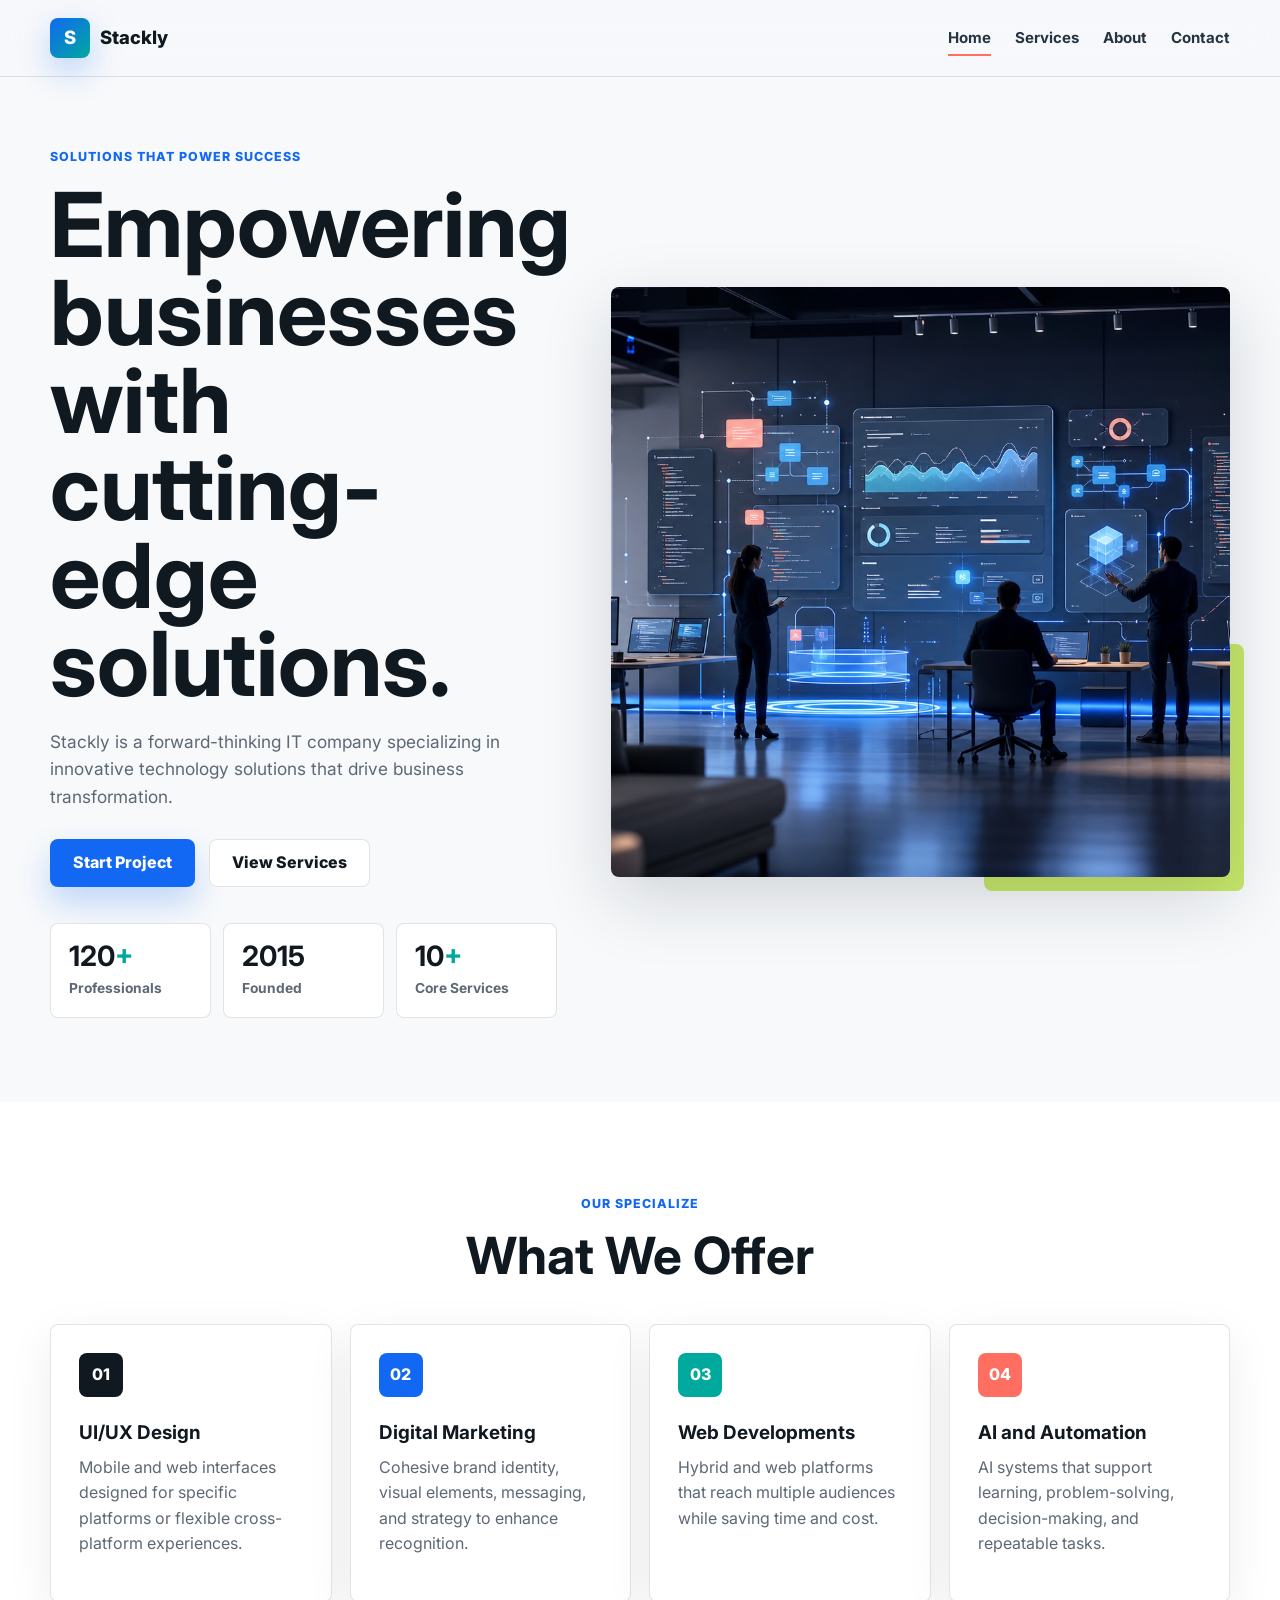
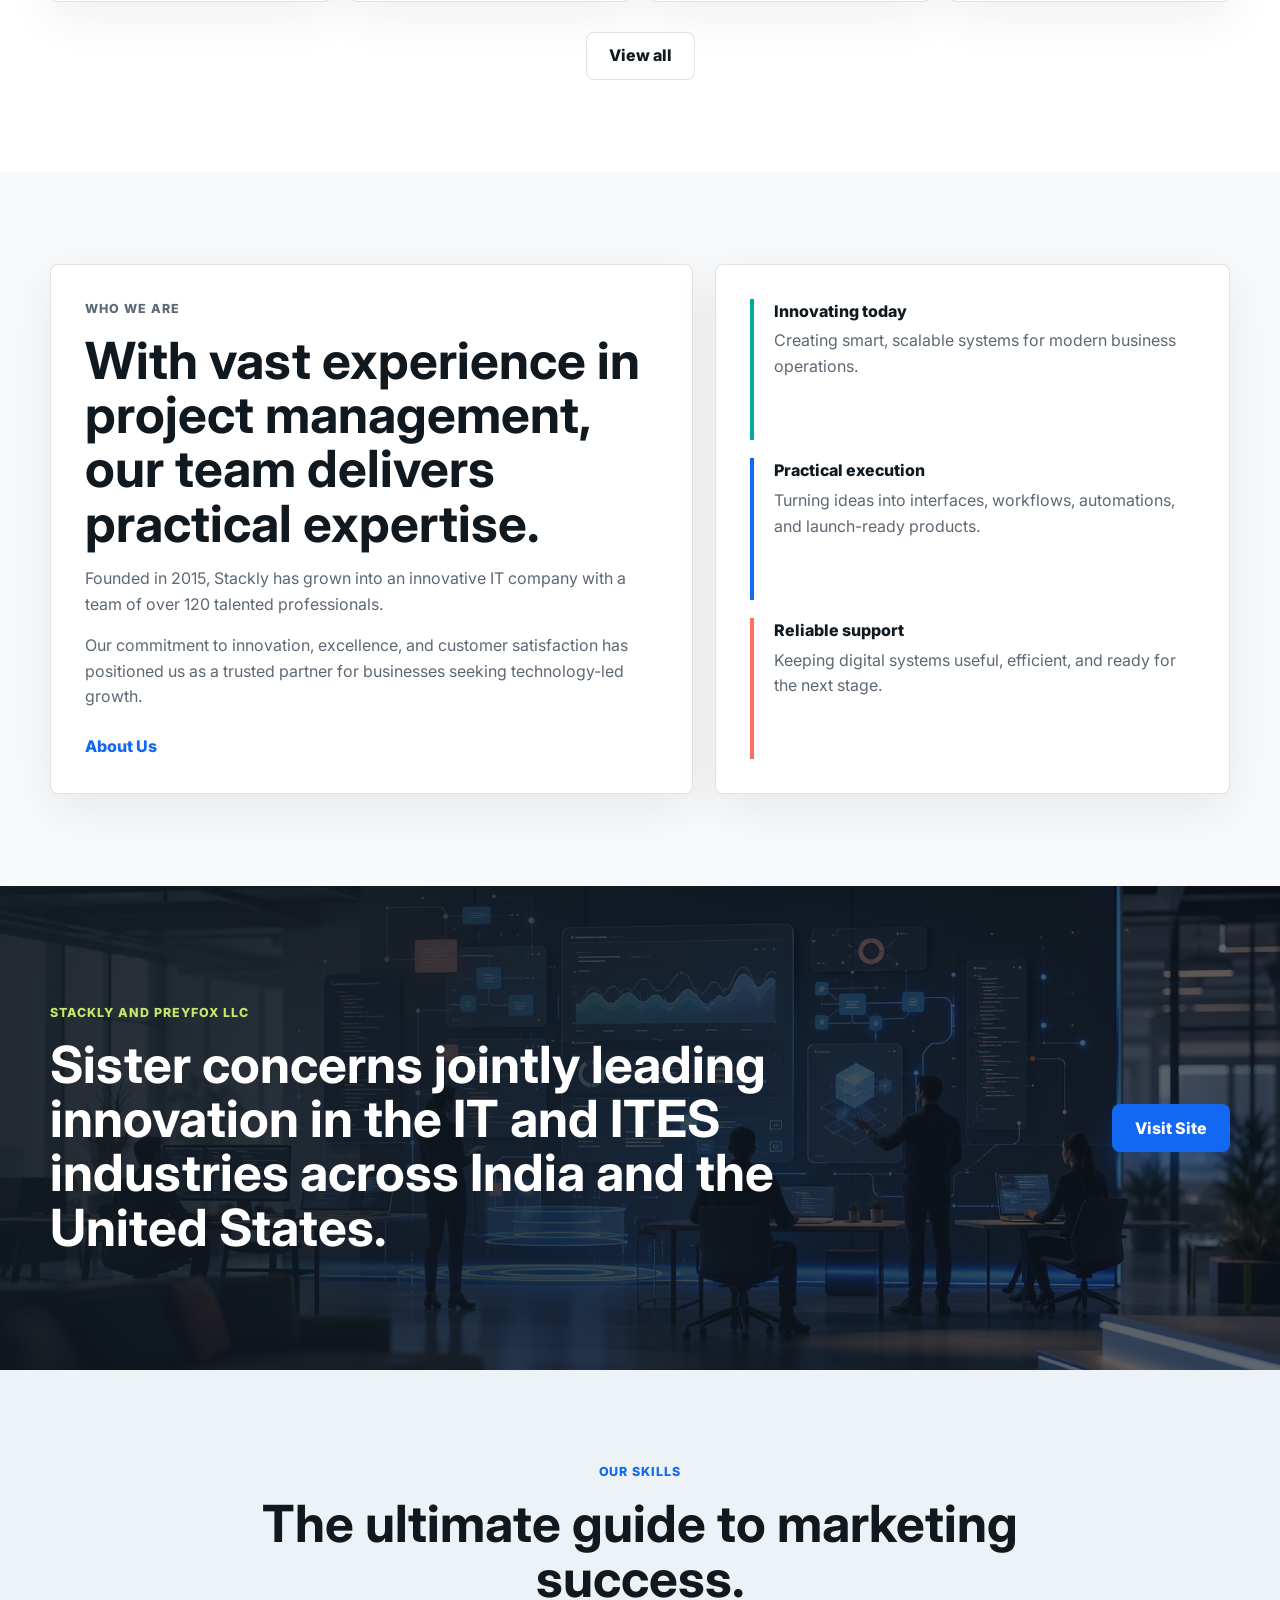
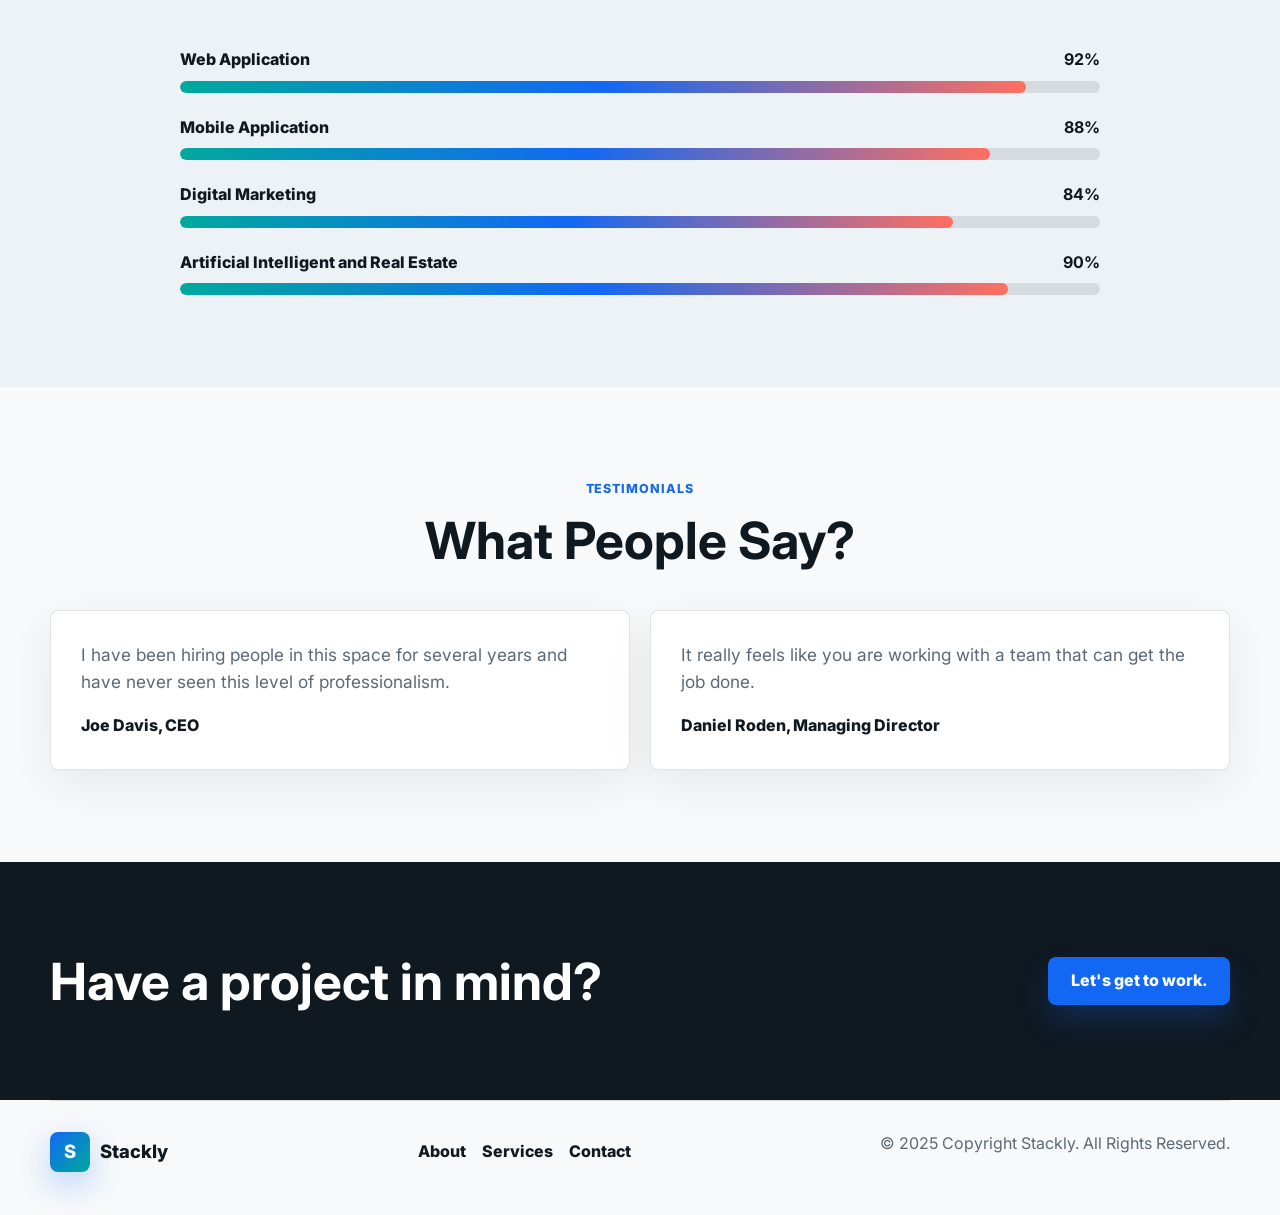
==== index.html @ 792604cf "first commit" ====
<!DOCTYPE html>
<html lang="en">
<head>
  <meta charset="UTF-8" />
  <meta name="viewport" content="width=device-width, initial-scale=1.0" />
  <title>Stackly | Home</title>
  <link rel="preconnect" href="https://fonts.googleapis.com">
  <link rel="preconnect" href="https://fonts.gstatic.com" crossorigin>
  <link href="https://fonts.googleapis.com/css2?family=Inter:wght@400;500;600;700;800&display=swap" rel="stylesheet">
  <link rel="stylesheet" href="style.css" />
</head>
<body>
  <header class="site-header" id="top">
    <nav class="nav">
      <a class="brand" href="index.html" aria-label="Stackly home">
        <span class="brand-mark">S</span>
        <span>Stackly</span>
      </a>
      <button class="nav-toggle" type="button" aria-label="Open navigation" aria-expanded="false">
        <span></span>
        <span></span>
        <span></span>
      </button>
      <div class="nav-links">
        <a class="active" href="index.html">Home</a>
        <a href="services.html">Services</a>
        <a href="about.html">About</a>
        <a href="contact-us.html">Contact</a>
      </div>
    </nav>
  </header>

  <main>
    <section class="hero" id="home">
      <div class="hero-copy reveal">
        <p class="eyebrow">Solutions that power success</p>
        <h1>Empowering businesses with cutting-edge solutions.</h1>
        <p class="hero-text">Stackly is a forward-thinking IT company specializing in innovative technology solutions that drive business transformation.</p>
        <div class="hero-actions">
          <a class="btn primary" href="contact-us.html">Start Project</a>
          <a class="btn secondary" href="services.html">View Services</a>
        </div>
        <div class="metrics">
          <div>
            <strong data-count="120" data-suffix="+">0</strong>
            <span>Professionals</span>
          </div>
          <div>
            <strong data-count="2015">0</strong>
            <span>Founded</span>
          </div>
          <div>
            <strong data-count="10" data-suffix="+">0</strong>
            <span>Core Services</span>
          </div>
        </div>
      </div>
      <div class="hero-visual reveal">
        <img src="assets/stackly-hero.png" alt="Modern Stackly technology dashboard illustration">
      </div>
    </section>

    <section class="service-band">
      <div class="section-heading reveal">
        <p class="eyebrow">Our Specialize</p>
        <h2>What We Offer</h2>
      </div>
      <div class="service-grid">
        <article class="service-card reveal">
          <span class="icon">01</span>
          <h3>UI/UX Design</h3>
          <p>Mobile and web interfaces designed for specific platforms or flexible cross-platform experiences.</p>
        </article>
        <article class="service-card reveal">
          <span class="icon">02</span>
          <h3>Digital Marketing</h3>
          <p>Cohesive brand identity, visual elements, messaging, and strategy to enhance recognition.</p>
        </article>
        <article class="service-card reveal">
          <span class="icon">03</span>
          <h3>Web Developments</h3>
          <p>Hybrid and web platforms that reach multiple audiences while saving time and cost.</p>
        </article>
        <article class="service-card reveal">
          <span class="icon">04</span>
          <h3>AI and Automation</h3>
          <p>AI systems that support learning, problem-solving, decision-making, and repeatable tasks.</p>
        </article>
      </div>
      <div class="section-action reveal">
        <a class="btn secondary" href="services.html">View all</a>
      </div>
    </section>

    <section class="split">
      <div class="about-panel reveal">
        <p class="eyebrow">Who We Are</p>
        <h2>With vast experience in project management, our team delivers practical expertise.</h2>
        <p>Founded in 2015, Stackly has grown into an innovative IT company with a team of over 120 talented professionals.</p>
        <p>Our commitment to innovation, excellence, and customer satisfaction has positioned us as a trusted partner for businesses seeking technology-led growth.</p>
        <a class="text-link" href="about.html">About Us</a>
      </div>
      <div class="process reveal">
        <div class="process-step">
          <span>Innovating today</span>
          <p>Creating smart, scalable systems for modern business operations.</p>
        </div>
        <div class="process-step">
          <span>Practical execution</span>
          <p>Turning ideas into interfaces, workflows, automations, and launch-ready products.</p>
        </div>
        <div class="process-step">
          <span>Reliable support</span>
          <p>Keeping digital systems useful, efficient, and ready for the next stage.</p>
        </div>
      </div>
    </section>

    <section class="partner">
      <div class="partner-inner reveal">
        <div>
          <p class="eyebrow">Stackly and Preyfox LLC</p>
          <h2>Sister concerns jointly leading innovation in the IT and ITES industries across India and the United States.</h2>
        </div>
        <a class="btn primary" href="https://preyfox.com/">Visit Site</a>
      </div>
    </section>

    <section class="skills">
      <div class="section-heading reveal">
        <p class="eyebrow">Our Skills</p>
        <h2>The ultimate guide to marketing success.</h2>
      </div>
      <div class="skill-list reveal">
        <div class="skill" data-level="92">
          <div><span>Web Application</span><b>92%</b></div>
          <i></i>
        </div>
        <div class="skill" data-level="88">
          <div><span>Mobile Application</span><b>88%</b></div>
          <i></i>
        </div>
        <div class="skill" data-level="84">
          <div><span>Digital Marketing</span><b>84%</b></div>
          <i></i>
        </div>
        <div class="skill" data-level="90">
          <div><span>Artificial Intelligent and Real Estate</span><b>90%</b></div>
          <i></i>
        </div>
      </div>
    </section>

    <section class="testimonials">
      <div class="section-heading reveal">
        <p class="eyebrow">Testimonials</p>
        <h2>What People Say?</h2>
      </div>
      <div class="quote-grid">
        <blockquote class="reveal">
          <p>I have been hiring people in this space for several years and have never seen this level of professionalism.</p>
          <cite>Joe Davis, CEO</cite>
        </blockquote>
        <blockquote class="reveal">
          <p>It really feels like you are working with a team that can get the job done.</p>
          <cite>Daniel Roden, Managing Director</cite>
        </blockquote>
      </div>
    </section>

    <section class="cta-strip">
      <div class="cta-inner reveal">
        <h2>Have a project in mind?</h2>
        <a class="btn primary" href="contact-us.html">Let's get to work.</a>
      </div>
    </section>
  </main>

  <footer class="footer">
    <a class="brand" href="index.html">
      <span class="brand-mark">S</span>
      <span>Stackly</span>
    </a>
    <div class="footer-links">
      <a href="about.html">About</a>
      <a href="services.html">Services</a>
      <a href="contact-us.html">Contact</a>
    </div>
    <p>&copy; 2025 Copyright Stackly. All Rights Reserved.</p>
  </footer>

  <script src="script.js"></script>
</body>
</html>
---- style.css ----
:root {
  --ink: #101820;
  --muted: #5d6875;
  --paper: #f7f9fb;
  --white: #ffffff;
  --line: rgba(16, 24, 32, 0.12);
  --blue: #1268f3;
  --teal: #00a99d;
  --coral: #ff6f61;
  --lime: #c7e86a;
  --shadow: 0 22px 70px rgba(16, 24, 32, 0.16);
}

* {
  box-sizing: border-box;
}

html {
  scroll-behavior: smooth;
}

body {
  margin: 0;
  color: var(--ink);
  background: var(--paper);
  font-family: Inter, Arial, sans-serif;
  line-height: 1.6;
}

img {
  display: block;
  max-width: 100%;
}

a {
  color: inherit;
  text-decoration: none;
}

.site-header {
  position: sticky;
  top: 0;
  z-index: 20;
  background: rgba(247, 249, 251, 0.86);
  border-bottom: 1px solid var(--line);
  backdrop-filter: blur(18px);
}

.nav {
  width: min(1180px, calc(100% - 40px));
  min-height: 76px;
  margin: 0 auto;
  display: flex;
  align-items: center;
  justify-content: space-between;
  gap: 28px;
}

.brand {
  display: inline-flex;
  align-items: center;
  gap: 10px;
  font-weight: 800;
  font-size: 1.15rem;
}

.brand-mark {
  width: 40px;
  height: 40px;
  display: grid;
  place-items: center;
  color: var(--white);
  background: linear-gradient(135deg, var(--blue), var(--teal));
  border-radius: 8px;
  box-shadow: 0 12px 32px rgba(18, 104, 243, 0.28);
}

.nav-links {
  display: flex;
  align-items: center;
  gap: 24px;
  font-size: 0.94rem;
  font-weight: 700;
  color: #263441;
}

.nav-links a {
  position: relative;
  padding: 8px 0;
}

.nav-links a::after {
  position: absolute;
  left: 0;
  bottom: 2px;
  width: 0;
  height: 2px;
  content: "";
  background: var(--coral);
  transition: width 0.22s ease;
}

.nav-links a:hover::after,
.nav-links a.active::after {
  width: 100%;
}

.nav-toggle {
  display: none;
  width: 44px;
  height: 44px;
  padding: 0;
  border: 1px solid var(--line);
  background: var(--white);
  border-radius: 8px;
}

.nav-toggle span {
  display: block;
  width: 20px;
  height: 2px;
  margin: 5px auto;
  background: var(--ink);
}

.hero {
  width: min(1180px, calc(100% - 40px));
  min-height: calc(100vh - 76px);
  margin: 0 auto;
  display: grid;
  grid-template-columns: minmax(0, 0.9fr) minmax(360px, 1.1fr);
  gap: 54px;
  align-items: center;
  padding: 70px 0 84px;
}

.eyebrow {
  margin: 0 0 14px;
  color: var(--blue);
  font-size: 0.78rem;
  font-weight: 800;
  letter-spacing: 0.08em;
  text-transform: uppercase;
}

h1,
h2,
h3,
p {
  margin-top: 0;
}

h1 {
  max-width: 760px;
  margin-bottom: 20px;
  font-size: clamp(2.65rem, 7vw, 5.75rem);
  line-height: 0.98;
  letter-spacing: 0;
}

h2 {
  margin-bottom: 16px;
  font-size: clamp(2rem, 4vw, 3.45rem);
  line-height: 1.06;
  letter-spacing: 0;
}

h3 {
  margin-bottom: 10px;
  font-size: 1.18rem;
  line-height: 1.25;
}

.hero-text {
  max-width: 640px;
  margin-bottom: 28px;
  color: var(--muted);
  font-size: 1.08rem;
}

.hero-actions {
  display: flex;
  flex-wrap: wrap;
  gap: 14px;
}

.btn {
  display: inline-flex;
  min-height: 48px;
  align-items: center;
  justify-content: center;
  padding: 0 22px;
  border: 1px solid transparent;
  border-radius: 8px;
  font-weight: 800;
  transition: transform 0.2s ease, box-shadow 0.2s ease, background 0.2s ease;
}

.btn:hover {
  transform: translateY(-2px);
}

.btn.primary {
  color: var(--white);
  background: var(--blue);
  box-shadow: 0 16px 32px rgba(18, 104, 243, 0.24);
}

.btn.secondary {
  color: var(--ink);
  background: var(--white);
  border-color: var(--line);
}

.metrics {
  display: grid;
  grid-template-columns: repeat(3, minmax(0, 1fr));
  gap: 12px;
  max-width: 560px;
  margin-top: 36px;
}

.metrics div {
  padding: 18px;
  background: var(--white);
  border: 1px solid var(--line);
  border-radius: 8px;
}

.metrics strong {
  display: block;
  font-size: 1.75rem;
  line-height: 1;
}

.metrics strong::after {
  content: attr(data-suffix);
  color: var(--teal);
}

.metrics span {
  display: block;
  margin-top: 7px;
  color: var(--muted);
  font-size: 0.86rem;
  font-weight: 700;
}

.hero-visual {
  position: relative;
}

.hero-visual img {
  width: 100%;
  aspect-ratio: 1.05 / 1;
  object-fit: cover;
  border-radius: 8px;
  box-shadow: var(--shadow);
}

.hero-visual::before {
  position: absolute;
  inset: auto -14px -14px auto;
  width: 42%;
  height: 42%;
  content: "";
  background: var(--lime);
  border-radius: 8px;
  z-index: -1;
}

section {
  padding: 92px 0;
}

.section-heading,
.service-grid,
.split,
.skill-list,
.work-grid,
.quote-grid,
.contact,
.partner-inner,
.page-hero-inner,
.tag-cloud-inner,
.process-grid,
.mission-grid,
.contact-intro,
.branch-grid,
.cta-inner {
  width: min(1180px, calc(100% - 40px));
  margin: 0 auto;
}

.section-heading {
  max-width: 760px;
  margin-bottom: 42px;
  text-align: center;
}

.section-action {
  width: min(1180px, calc(100% - 40px));
  margin: 30px auto 0;
  text-align: center;
}

.service-band,
.portfolio {
  background: var(--white);
}

.service-grid {
  display: grid;
  grid-template-columns: repeat(4, minmax(0, 1fr));
  gap: 18px;
}

.service-card,
.work-card,
blockquote,
.contact-form,
.about-panel,
.process,
.process-card,
.mission-card,
.branch-card {
  background: var(--white);
  border: 1px solid var(--line);
  border-radius: 8px;
  box-shadow: 0 14px 48px rgba(16, 24, 32, 0.07);
}

.service-card {
  padding: 28px;
}

.service-card .icon {
  display: inline-grid;
  width: 44px;
  height: 44px;
  margin-bottom: 24px;
  place-items: center;
  color: var(--white);
  background: var(--ink);
  border-radius: 8px;
  font-weight: 800;
}

.service-card:nth-child(2) .icon {
  background: var(--blue);
}

.service-card:nth-child(3) .icon {
  background: var(--teal);
}

.service-card:nth-child(4) .icon {
  background: var(--coral);
}

.service-card p,
.work-card p,
blockquote p,
.about-panel p,
.process p,
.contact-copy p,
.process-card p,
.mission-card p,
.branch-card p {
  color: var(--muted);
}

.split {
  display: grid;
  grid-template-columns: minmax(0, 1fr) minmax(280px, 0.8fr);
  gap: 22px;
  align-items: stretch;
}

.about-panel,
.process {
  padding: 34px;
}

.process {
  display: grid;
  gap: 18px;
}

.process-step {
  padding-left: 20px;
  border-left: 4px solid var(--teal);
}

.process-step:nth-child(2) {
  border-color: var(--blue);
}

.process-step:nth-child(3) {
  border-color: var(--coral);
}

.process-step span {
  display: block;
  margin-bottom: 4px;
  font-weight: 800;
}

.partner {
  color: var(--white);
  background:
    linear-gradient(90deg, rgba(16, 24, 32, 0.92), rgba(16, 24, 32, 0.65)),
    url("assets/stackly-hero.png") center / cover;
}

.partner-inner {
  display: flex;
  min-height: 300px;
  align-items: center;
  justify-content: space-between;
  gap: 24px;
}

.partner h2 {
  max-width: 760px;
  margin-bottom: 0;
}

.partner .eyebrow {
  color: var(--lime);
}

.skills {
  background: #edf2f6;
}

.skill-list {
  display: grid;
  gap: 22px;
  max-width: 920px;
}

.skill div {
  display: flex;
  justify-content: space-between;
  gap: 16px;
  margin-bottom: 8px;
  font-weight: 800;
}

.skill i {
  display: block;
  width: 100%;
  height: 12px;
  overflow: hidden;
  background: rgba(16, 24, 32, 0.1);
  border-radius: 999px;
}

.skill i::before {
  display: block;
  width: 0;
  height: 100%;
  content: "";
  background: linear-gradient(90deg, var(--teal), var(--blue), var(--coral));
  border-radius: inherit;
  transition: width 1.1s ease;
}

.skill.filled i::before {
  width: var(--level);
}

.work-grid,
.quote-grid {
  display: grid;
  grid-template-columns: repeat(3, minmax(0, 1fr));
  gap: 20px;
}

.work-card {
  overflow: hidden;
}

.work-card h3,
.work-card p {
  padding-inline: 24px;
}

.work-card p {
  padding-bottom: 8px;
}

.work-art {
  min-height: 220px;
  margin-bottom: 22px;
  background:
    linear-gradient(135deg, rgba(18, 104, 243, 0.86), rgba(0, 169, 157, 0.78)),
    radial-gradient(circle at 76% 22%, var(--lime), transparent 30%),
    linear-gradient(45deg, transparent 42%, rgba(255, 255, 255, 0.35) 43% 45%, transparent 46%);
}

.art-two {
  background:
    linear-gradient(135deg, rgba(255, 111, 97, 0.88), rgba(18, 104, 243, 0.76)),
    repeating-linear-gradient(90deg, rgba(255,255,255,0.28) 0 1px, transparent 1px 24px);
}

.art-three {
  background:
    linear-gradient(135deg, rgba(16, 24, 32, 0.9), rgba(0, 169, 157, 0.76)),
    radial-gradient(circle at 24% 28%, var(--lime), transparent 28%);
}

.quote-grid {
  grid-template-columns: repeat(2, minmax(0, 1fr));
}

.quote-grid.three {
  grid-template-columns: repeat(3, minmax(0, 1fr));
}

blockquote {
  margin: 0;
  padding: 30px;
}

blockquote p {
  font-size: 1.08rem;
}

cite {
  color: var(--ink);
  font-style: normal;
  font-weight: 800;
}

.contact {
  display: grid;
  grid-template-columns: minmax(0, 0.85fr) minmax(320px, 1fr);
  gap: 34px;
  align-items: start;
}

.contact-intro {
  display: grid;
  grid-template-columns: minmax(0, 0.9fr) minmax(320px, 1fr);
  gap: 34px;
  align-items: start;
}

.contact-lines {
  display: grid;
  gap: 10px;
  margin-top: 26px;
  font-weight: 800;
}

.contact-form {
  display: grid;
  gap: 16px;
  padding: 30px;
}

label span {
  display: block;
  margin-bottom: 6px;
  font-size: 0.86rem;
  font-weight: 800;
}

input,
textarea {
  width: 100%;
  padding: 14px 16px;
  border: 1px solid var(--line);
  border-radius: 8px;
  color: var(--ink);
  background: #fbfcfd;
  font: inherit;
  outline: none;
}

input:focus,
textarea:focus {
  border-color: var(--blue);
  box-shadow: 0 0 0 4px rgba(18, 104, 243, 0.1);
}

.contact-form .btn {
  width: fit-content;
  cursor: pointer;
}

.form-note {
  min-height: 24px;
  margin: 0;
  color: var(--teal);
  font-weight: 700;
}

.footer {
  width: min(1180px, calc(100% - 40px));
  margin: 0 auto;
  padding: 30px 0 42px;
  display: flex;
  align-items: center;
  justify-content: space-between;
  gap: 20px;
  border-top: 1px solid var(--line);
  color: var(--muted);
}

.footer .brand {
  color: var(--ink);
}

.footer-links {
  display: flex;
  flex-wrap: wrap;
  gap: 16px;
  color: var(--ink);
  font-weight: 800;
}

.text-link {
  display: inline-flex;
  margin-top: 8px;
  color: var(--blue);
  font-weight: 800;
}

.page-hero {
  min-height: 380px;
  display: grid;
  align-items: center;
  color: var(--white);
  background:
    linear-gradient(90deg, rgba(16, 24, 32, 0.92), rgba(16, 24, 32, 0.62)),
    url("assets/stackly-hero.png") center / cover;
}

.page-hero h1 {
  margin-bottom: 14px;
}

.page-hero p {
  max-width: 680px;
  color: rgba(255, 255, 255, 0.82);
}

.page-hero .eyebrow {
  color: var(--lime);
}

.service-grid-wide {
  grid-template-columns: repeat(5, minmax(0, 1fr));
}

.tag-cloud {
  padding: 54px 0;
  color: var(--white);
  background: var(--ink);
}

.tag-cloud-inner {
  display: flex;
  flex-wrap: wrap;
  gap: 12px;
}

.tag-cloud span {
  display: inline-flex;
  min-height: 42px;
  align-items: center;
  padding: 0 16px;
  border: 1px solid rgba(255, 255, 255, 0.2);
  border-radius: 8px;
  font-weight: 800;
}

.tag-cloud span::after {
  content: "*";
  margin-left: 8px;
  color: var(--lime);
}

.process-section,
.mission-section,
.branches {
  background: #edf2f6;
}

.process-grid,
.mission-grid,
.branch-grid {
  display: grid;
  grid-template-columns: repeat(4, minmax(0, 1fr));
  gap: 20px;
}

.mission-grid {
  grid-template-columns: repeat(3, minmax(0, 1fr));
}

.branch-grid {
  grid-template-columns: repeat(3, minmax(0, 1fr));
}

.process-card,
.mission-card,
.branch-card {
  padding: 28px;
}

.process-card span,
.mission-card span {
  display: inline-flex;
  margin-bottom: 22px;
  color: var(--blue);
  font-size: 2rem;
  line-height: 1;
  font-weight: 800;
}

.mission-card:nth-child(2) span,
.process-card:nth-child(2) span {
  color: var(--teal);
}

.mission-card:nth-child(3) span,
.process-card:nth-child(3) span {
  color: var(--coral);
}

.process-card:nth-child(4) span {
  color: var(--lime);
}

.about-page-split {
  align-items: center;
}

.cta-strip {
  color: var(--white);
  background: var(--ink);
}

.cta-inner {
  display: flex;
  align-items: center;
  justify-content: space-between;
  gap: 24px;
}

.cta-inner h2 {
  margin-bottom: 0;
}

.reveal {
  opacity: 0;
  transform: translateY(18px);
  transition: opacity 0.65s ease, transform 0.65s ease;
}

.reveal.visible {
  opacity: 1;
  transform: none;
}

@media (max-width: 980px) {
  .hero,
  .split,
  .contact,
  .contact-intro {
    grid-template-columns: 1fr;
  }

  .hero {
    padding-top: 48px;
  }

  .hero-visual {
    order: -1;
  }

  .service-grid,
  .service-grid-wide,
  .work-grid,
  .process-grid,
  .mission-grid,
  .branch-grid,
  .quote-grid.three {
    grid-template-columns: repeat(2, minmax(0, 1fr));
  }
}

@media (max-width: 760px) {
  .nav {
    width: min(100% - 28px, 1180px);
  }

  .nav-toggle {
    display: block;
  }

  .nav-links {
    position: absolute;
    left: 14px;
    right: 14px;
    top: 76px;
    display: grid;
    gap: 6px;
    padding: 14px;
    background: var(--white);
    border: 1px solid var(--line);
    border-radius: 8px;
    box-shadow: var(--shadow);
    transform: translateY(-12px);
    opacity: 0;
    pointer-events: none;
    transition: opacity 0.2s ease, transform 0.2s ease;
  }

  .nav-open .nav-links {
    transform: none;
    opacity: 1;
    pointer-events: auto;
  }

  .hero,
  .section-heading,
  .service-grid,
  .split,
  .skill-list,
  .work-grid,
  .quote-grid,
  .contact,
  .partner-inner,
  .footer {
    width: min(100% - 28px, 1180px);
  }

  .metrics,
  .service-grid,
  .service-grid-wide,
  .work-grid,
  .quote-grid {
    grid-template-columns: 1fr;
  }

  .process-grid,
  .mission-grid,
  .branch-grid,
  .quote-grid.three {
    grid-template-columns: 1fr;
  }

  .partner-inner,
  .footer,
  .cta-inner {
    align-items: flex-start;
    flex-direction: column;
  }

  section {
    padding: 68px 0;
  }

  h1 {
    font-size: clamp(2.35rem, 14vw, 4rem);
  }

  .hero-visual img {
    aspect-ratio: 1 / 0.82;
  }
}

@media (prefers-reduced-motion: reduce) {
  *,
  *::before,
  *::after {
    scroll-behavior: auto !important;
    transition-duration: 0.01ms !important;
    animation-duration: 0.01ms !important;
  }
}
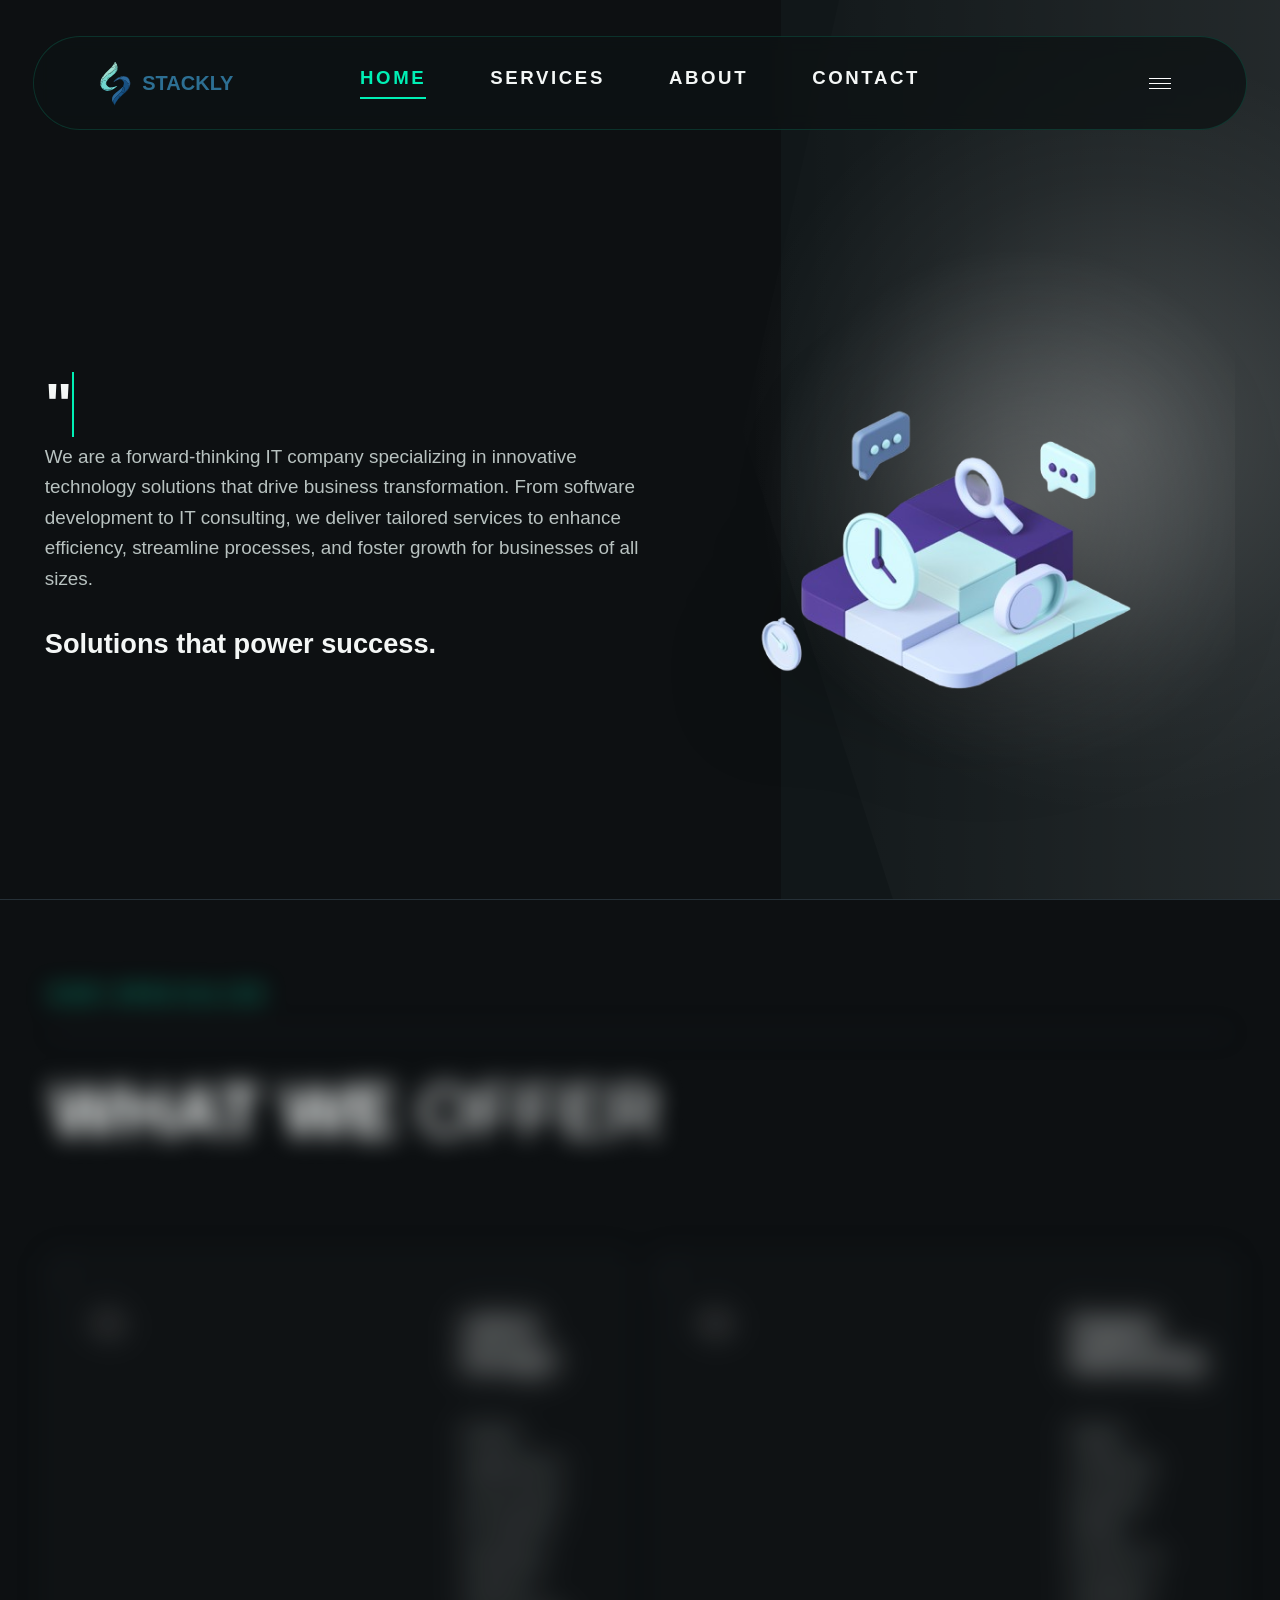
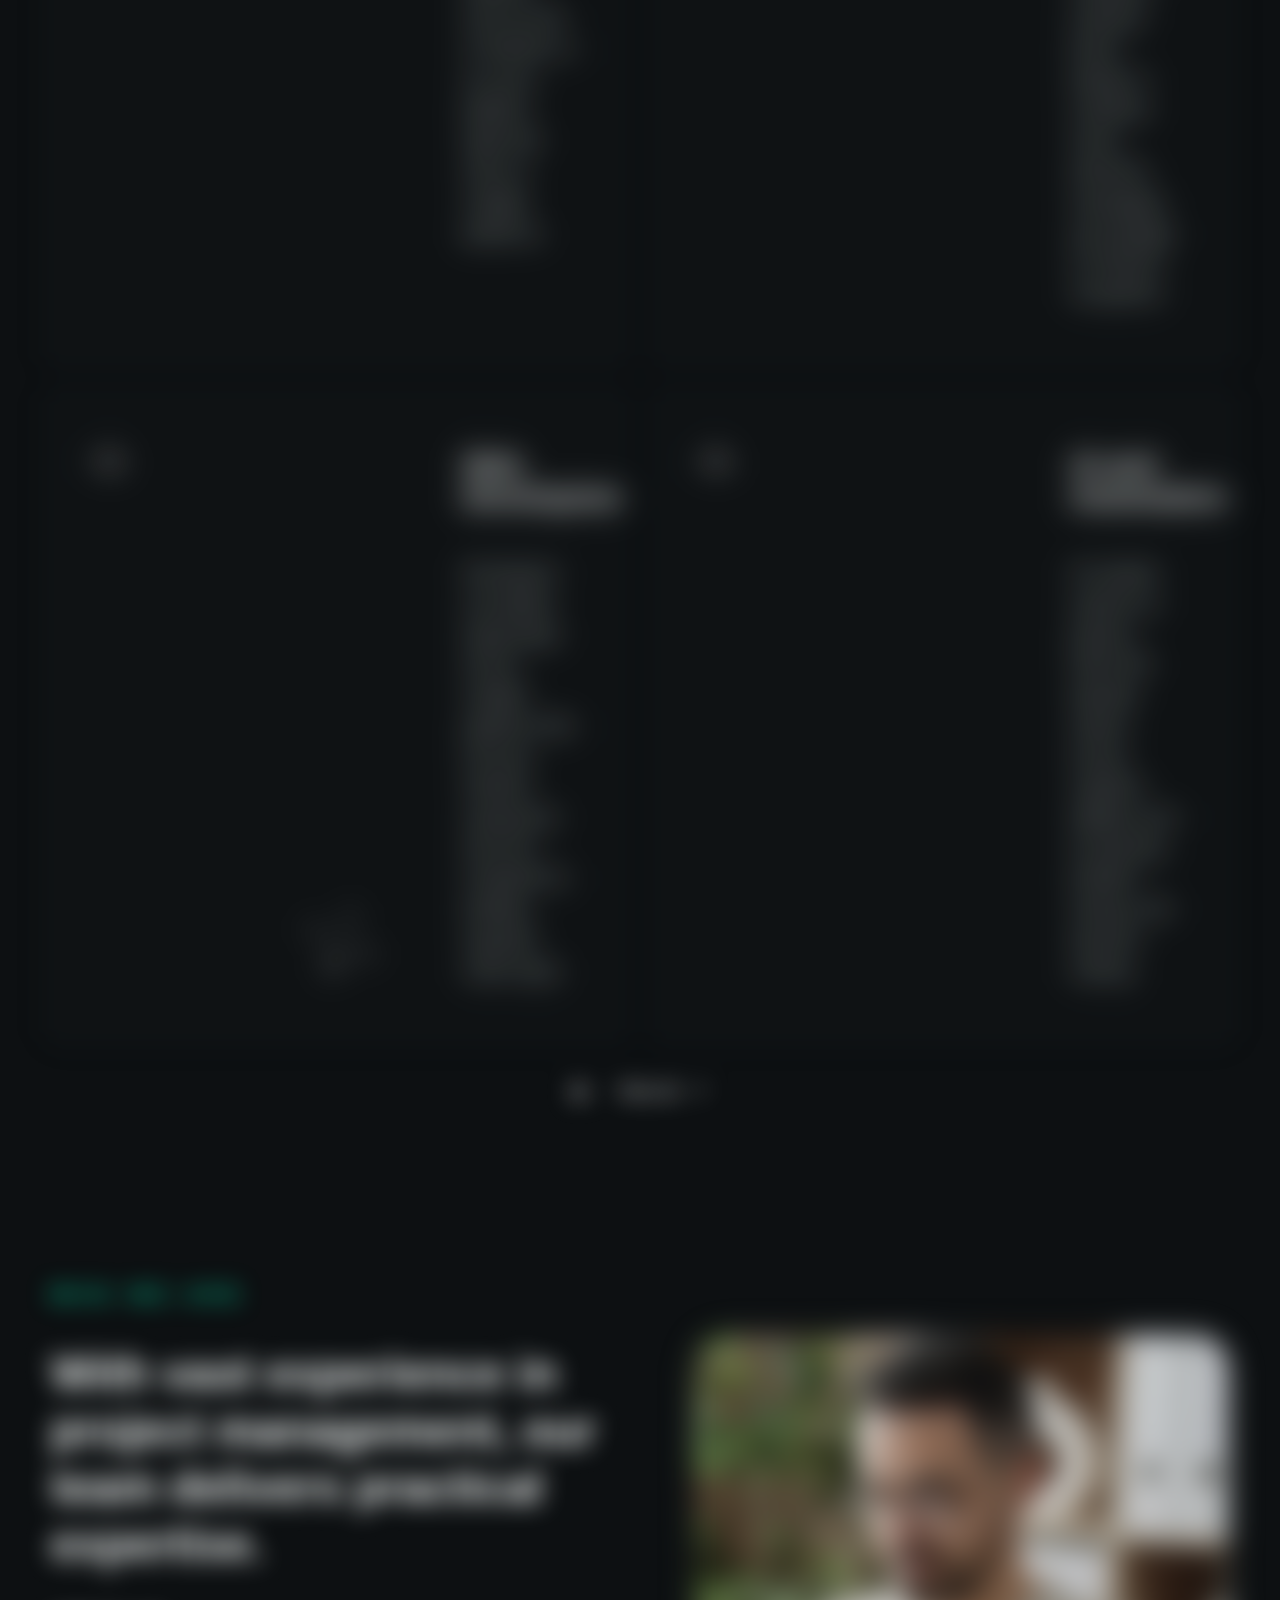
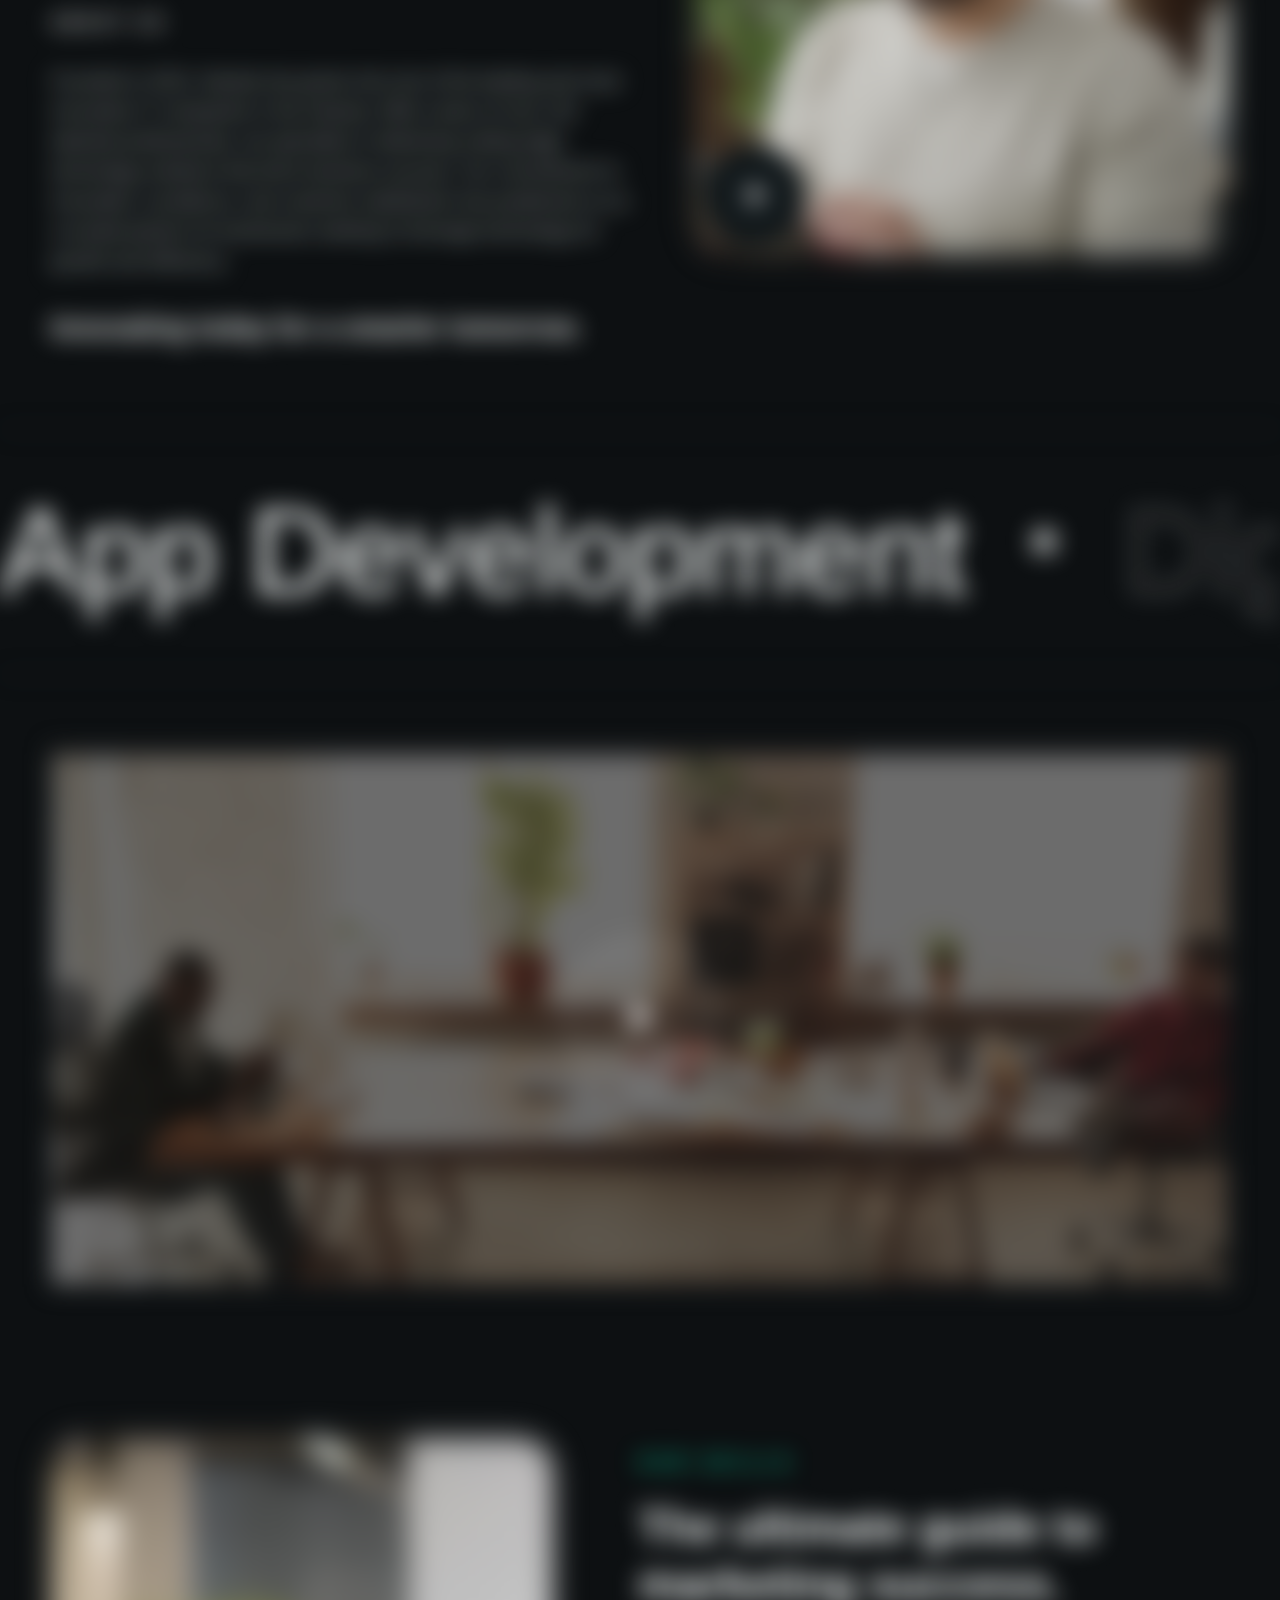
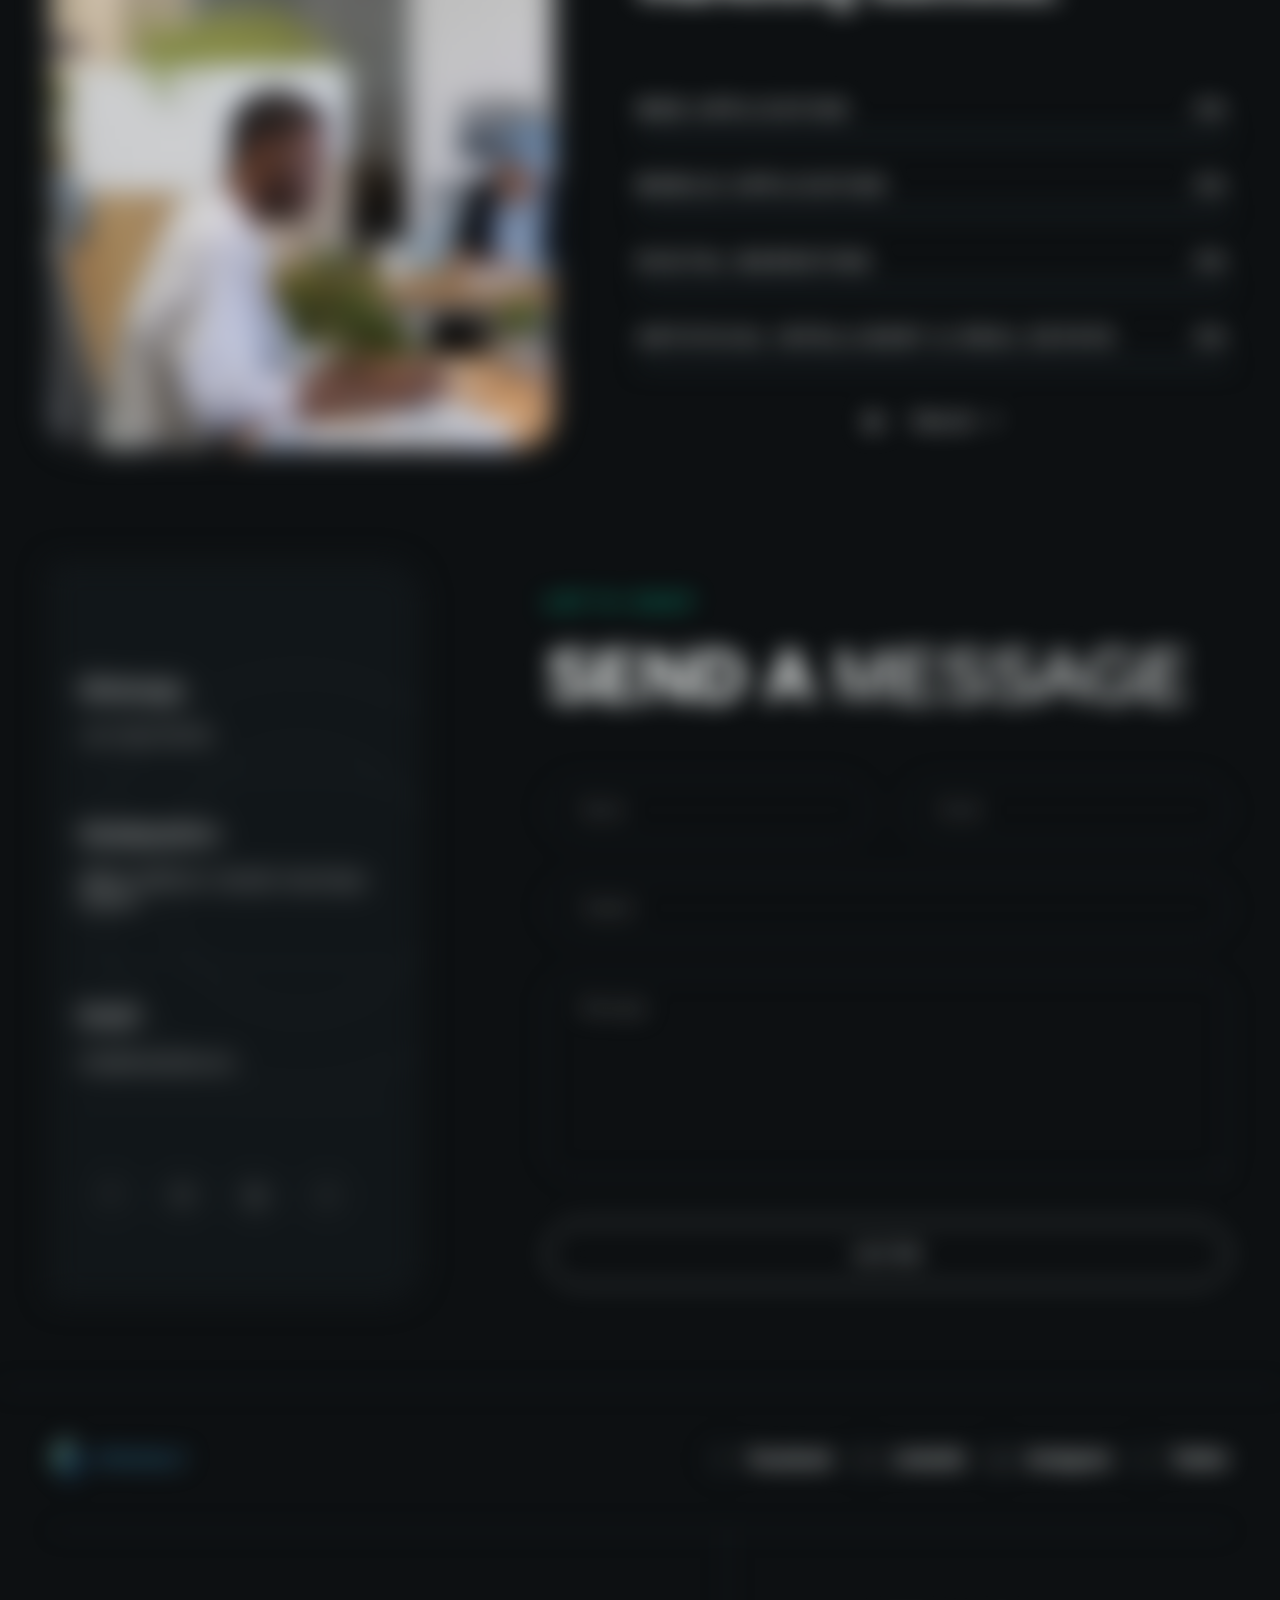
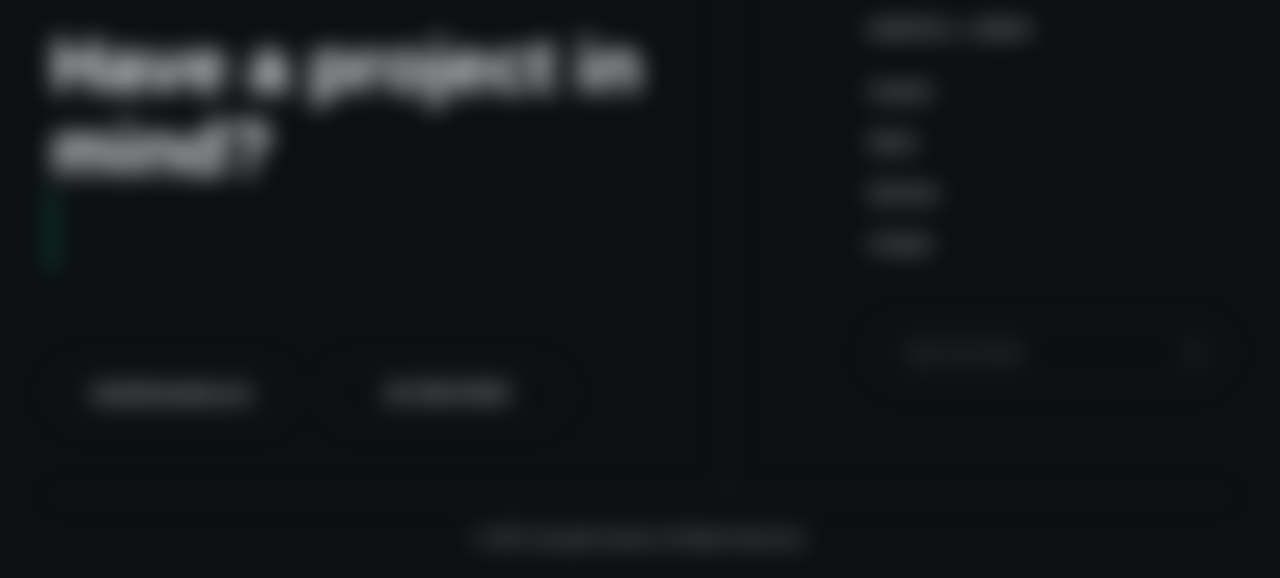
==== commit f154defb: "first commit" ====
--- a/index.html
+++ b/index.html
@@ -1,194 +1,256 @@
 <!DOCTYPE html>
 <html lang="en">
 <head>
-  <meta charset="UTF-8" />
-  <meta name="viewport" content="width=device-width, initial-scale=1.0" />
-  <title>Stackly | Home</title>
-  <link rel="preconnect" href="https://fonts.googleapis.com">
-  <link rel="preconnect" href="https://fonts.gstatic.com" crossorigin>
-  <link href="https://fonts.googleapis.com/css2?family=Inter:wght@400;500;600;700;800&display=swap" rel="stylesheet">
-  <link rel="stylesheet" href="style.css" />
+  <meta charset="UTF-8">
+  <meta name="viewport" content="width=device-width, initial-scale=1.0">
+  <title>Stackly Portfolio</title>
+  <link rel="stylesheet" href="style.css">
 </head>
 <body>
-  <header class="site-header" id="top">
-    <nav class="nav">
+  <div class="cursor-dot" aria-hidden="true"></div>
+  <div class="cursor-ring" aria-hidden="true"></div>
+  <header class="site-header" id="home">
+    <nav class="navbar" aria-label="Primary navigation">
       <a class="brand" href="index.html" aria-label="Stackly home">
         <span class="brand-mark">S</span>
-        <span>Stackly</span>
+        <span>STACKLY</span>
       </a>
-      <button class="nav-toggle" type="button" aria-label="Open navigation" aria-expanded="false">
+      <div class="nav-links" id="navLinks">
+        <a href="index.html">Home</a>
+        <a href="services.html">Services</a>
+        <a href="about.html">About</a>
+        <a href="contact-us.html">Contact</a>
+      </div>
+      <button class="menu-toggle" id="menuToggle" aria-label="Open menu" aria-expanded="false" aria-controls="menuOverlay">
         <span></span>
         <span></span>
         <span></span>
       </button>
-      <div class="nav-links">
-        <a class="active" href="index.html">Home</a>
+    </nav>
+
+    <div class="menu-overlay" id="menuOverlay" aria-hidden="true">
+      <div class="menu-logo brand">
+        <span class="brand-mark">S</span>
+        <span>STACKLY</span>
+      </div>
+      <button class="menu-close" id="menuClose" type="button" aria-label="Close menu"></button>
+      <div class="menu-word">Menu</div>
+      <nav class="menu-panel" aria-label="Full screen navigation">
+        <a href="index.html">Home</a>
         <a href="services.html">Services</a>
         <a href="about.html">About</a>
         <a href="contact-us.html">Contact</a>
-      </div>
-    </nav>
+      </nav>
+      <aside class="menu-info">
+        <span class="menu-dot"></span>
+        <div>
+          <h3>Headquarters</h3>
+          <p>MMR COMPLEX,<br>SALEM, Tamil Nadu 636008.</p>
+        </div>
+        <div>
+          <h3>Social Media</h3>
+          <a href="#">Facebook</a>
+          <a href="#">Twitter</a>
+          <a href="#">Linked In</a>
+          <a href="#">Instagram</a>
+        </div>
+        <div>
+          <h3>Contact Us</h3>
+          <a href="mailto:info@thestackly.com">info@thestackly.com</a>
+          <a href="tel:+917010792745">+91 70107 92745</a>
+        </div>
+      </aside>
+    </div>
+
+    <section class="hero section-pad">
+      <div class="hero-copy">
+        <h1>"Empowering businesses with cutting-edge solutions."</h1>
+        <p>We are a forward-thinking IT company specializing in innovative technology solutions that drive business transformation. From software development to IT consulting, we deliver tailored services to enhance efficiency, streamline processes, and foster growth for businesses of all sizes.</p>
+        <strong>Solutions that power success.</strong>
+      </div>
+      <div class="hero-art" aria-label="Technology illustration"></div>
+    </section>
   </header>
 
   <main>
-    <section class="hero" id="home">
-      <div class="hero-copy reveal">
-        <p class="eyebrow">Solutions that power success</p>
-        <h1>Empowering businesses with cutting-edge solutions.</h1>
-        <p class="hero-text">Stackly is a forward-thinking IT company specializing in innovative technology solutions that drive business transformation.</p>
-        <div class="hero-actions">
-          <a class="btn primary" href="contact-us.html">Start Project</a>
-          <a class="btn secondary" href="services.html">View Services</a>
-        </div>
-        <div class="metrics">
-          <div>
-            <strong data-count="120" data-suffix="+">0</strong>
-            <span>Professionals</span>
-          </div>
-          <div>
-            <strong data-count="2015">0</strong>
-            <span>Founded</span>
-          </div>
-          <div>
-            <strong data-count="10" data-suffix="+">0</strong>
-            <span>Core Services</span>
-          </div>
-        </div>
-      </div>
-      <div class="hero-visual reveal">
-        <img src="assets/stackly-hero.png" alt="Modern Stackly technology dashboard illustration">
-      </div>
-    </section>
-
-    <section class="service-band">
-      <div class="section-heading reveal">
-        <p class="eyebrow">Our Specialize</p>
-        <h2>What We Offer</h2>
-      </div>
-      <div class="service-grid">
-        <article class="service-card reveal">
-          <span class="icon">01</span>
-          <h3>UI/UX Design</h3>
-          <p>Mobile and web interfaces designed for specific platforms or flexible cross-platform experiences.</p>
-        </article>
-        <article class="service-card reveal">
-          <span class="icon">02</span>
-          <h3>Digital Marketing</h3>
-          <p>Cohesive brand identity, visual elements, messaging, and strategy to enhance recognition.</p>
-        </article>
-        <article class="service-card reveal">
-          <span class="icon">03</span>
-          <h3>Web Developments</h3>
-          <p>Hybrid and web platforms that reach multiple audiences while saving time and cost.</p>
-        </article>
-        <article class="service-card reveal">
-          <span class="icon">04</span>
-          <h3>AI and Automation</h3>
-          <p>AI systems that support learning, problem-solving, decision-making, and repeatable tasks.</p>
-        </article>
-      </div>
-      <div class="section-action reveal">
-        <a class="btn secondary" href="services.html">View all</a>
-      </div>
-    </section>
-
-    <section class="split">
-      <div class="about-panel reveal">
+    <section class="offer section-pad" id="services">
+      <p class="eyebrow">Our Specialize</p>
+      <div class="rule"></div>
+      <h2>What We <span>Offer</span></h2>
+      <div class="services-grid">
+        <article class="service-card">
+          <span class="service-number">01.</span>
+          <div class="service-icon triangle" aria-hidden="true"></div>
+          <div>
+            <h3>UI/UX Design</h3>
+            <p>Mobile applications can be built for specific operating systems, such as iOS or Android, or as cross-platform apps that work on multiple platforms.</p>
+          </div>
+        </article>
+        <article class="service-card">
+          <span class="service-number">02.</span>
+          <div class="service-icon cube" aria-hidden="true"></div>
+          <div>
+            <h3>Digital Marketing</h3>
+            <p>Digital marketing branding design focuses on creating a cohesive brand identity. It combines visual elements, messaging, and strategy to enhance recognition.</p>
+          </div>
+        </article>
+        <article class="service-card">
+          <span class="service-number">03.</span>
+          <div class="service-icon pyramid" aria-hidden="true"></div>
+          <div>
+            <h3>Web Developments</h3>
+            <p>Developers can deploy hybrid apps across multiple platforms like iOS and Android, saving time and cost compared to building separate native apps.</p>
+          </div>
+        </article>
+        <article class="service-card">
+          <span class="service-number">04.</span>
+          <div class="service-icon diamond" aria-hidden="true"></div>
+          <div>
+            <h3>AI and Automation</h3>
+            <p>AI enables systems to perform tasks that typically require human cognitive abilities such as learning, problem-solving, and decision-making.</p>
+          </div>
+        </article>
+      </div>
+      <a class="view-link" href="404.html">View all <span>&#8599;</span></a>
+    </section>
+
+    <section class="about section-pad" id="about">
+      <div class="about-copy">
         <p class="eyebrow">Who We Are</p>
         <h2>With vast experience in project management, our team delivers practical expertise.</h2>
-        <p>Founded in 2015, Stackly has grown into an innovative IT company with a team of over 120 talented professionals.</p>
-        <p>Our commitment to innovation, excellence, and customer satisfaction has positioned us as a trusted partner for businesses seeking technology-led growth.</p>
-        <a class="text-link" href="about.html">About Us</a>
-      </div>
-      <div class="process reveal">
-        <div class="process-step">
-          <span>Innovating today</span>
-          <p>Creating smart, scalable systems for modern business operations.</p>
-        </div>
-        <div class="process-step">
-          <span>Practical execution</span>
-          <p>Turning ideas into interfaces, workflows, automations, and launch-ready products.</p>
-        </div>
-        <div class="process-step">
-          <span>Reliable support</span>
-          <p>Keeping digital systems useful, efficient, and ready for the next stage.</p>
-        </div>
-      </div>
-    </section>
-
-    <section class="partner">
-      <div class="partner-inner reveal">
-        <div>
-          <p class="eyebrow">Stackly and Preyfox LLC</p>
-          <h2>Sister concerns jointly leading innovation in the IT and ITES industries across India and the United States.</h2>
-        </div>
-        <a class="btn primary" href="https://preyfox.com/">Visit Site</a>
-      </div>
-    </section>
-
-    <section class="skills">
-      <div class="section-heading reveal">
+        <h3>About Us</h3>
+        <p>Founded in 2015, Stackly has grown into one of the leading and most innovative IT companies in the industry. With a team of over 120 talented professionals, we specialize in delivering cutting-edge technology solutions that drive business success. Our commitment to innovation, excellence, and customer satisfaction has positioned us as a trusted partner for businesses seeking to leverage technology for growth and efficiency.</p>
+        <strong>Innovating today for a smarter tomorrow.</strong>
+      </div>
+      <div class="about-media">
+        <img src="assets/about.png" alt="Professional working with a tablet">
+        <button class="play-button" type="button" aria-label="Play about video"></button>
+      </div>
+    </section>
+
+    <section class="marquee" aria-label="Service highlights">
+      <div class="marquee-track">
+        <span>App Development</span>
+        <b>*</b>
+        <span>Digital Marketing</span>
+        <b>*</b>
+        <span>AI Automation</span>
+        <b>*</b>
+        <span>Web Development</span>
+        <b>*</b>
+      </div>
+    </section>
+
+    <section class="wide-video section-pad">
+      <div class="video-frame">
+        <img src="assets/video.png" alt="Office workspace video preview">
+        <button class="large-play" type="button" aria-label="Play company video"></button>
+      </div>
+    </section>
+
+    <section class="skills section-pad">
+      <div class="skills-image">
+        <img src="assets/skills.png" alt="Office team member writing at desk">
+      </div>
+      <div class="skills-copy">
         <p class="eyebrow">Our Skills</p>
         <h2>The ultimate guide to marketing success.</h2>
-      </div>
-      <div class="skill-list reveal">
-        <div class="skill" data-level="92">
-          <div><span>Web Application</span><b>92%</b></div>
-          <i></i>
-        </div>
-        <div class="skill" data-level="88">
-          <div><span>Mobile Application</span><b>88%</b></div>
-          <i></i>
-        </div>
-        <div class="skill" data-level="84">
-          <div><span>Digital Marketing</span><b>84%</b></div>
-          <i></i>
-        </div>
-        <div class="skill" data-level="90">
-          <div><span>Artificial Intelligent and Real Estate</span><b>90%</b></div>
-          <i></i>
-        </div>
-      </div>
-    </section>
-
-    <section class="testimonials">
-      <div class="section-heading reveal">
-        <p class="eyebrow">Testimonials</p>
-        <h2>What People Say?</h2>
-      </div>
-      <div class="quote-grid">
-        <blockquote class="reveal">
-          <p>I have been hiring people in this space for several years and have never seen this level of professionalism.</p>
-          <cite>Joe Davis, CEO</cite>
-        </blockquote>
-        <blockquote class="reveal">
-          <p>It really feels like you are working with a team that can get the job done.</p>
-          <cite>Daniel Roden, Managing Director</cite>
-        </blockquote>
-      </div>
-    </section>
-
-    <section class="cta-strip">
-      <div class="cta-inner reveal">
+        <div class="skill-list">
+          <div class="skill-item" style="--value:95%">
+            <div><span>Web Application</span><span>95%</span></div>
+            <i></i>
+          </div>
+          <div class="skill-item" style="--value:90%">
+            <div><span>Mobile Application</span><span>90%</span></div>
+            <i></i>
+          </div>
+          <div class="skill-item" style="--value:92%">
+            <div><span>Digital Marketing</span><span>92%</span></div>
+            <i></i>
+          </div>
+          <div class="skill-item" style="--value:88%">
+            <div><span>Artificial Intelligent &amp; Real Estate</span><span>88%</span></div>
+            <i></i>
+          </div>
+        </div>
+        <a class="view-link" href="404.html">View all <span>&#8599;</span></a>
+      </div>
+    </section>
+
+    <section class="contact section-pad" id="contact">
+      <aside class="contact-card">
+        <div class="contact-detail">
+          <h3>Whatsapp</h3>
+          <a href="tel:+917010792745">+91 70107 92745</a>
+        </div>
+        <div class="contact-detail">
+          <h3>Headquarters</h3>
+          <p>MMR COMPLEX, SALEM, Tamil Nadu 636008.</p>
+        </div>
+        <div class="contact-detail">
+          <h3>Email</h3>
+          <a href="mailto:info@thestackly.com">info@thestackly.com</a>
+        </div>
+        <div class="social-row" aria-label="Social links">
+          <a href="#" aria-label="Facebook">f</a>
+          <a href="#" aria-label="LinkedIn">in</a>
+          <a href="#" aria-label="Instagram">ig</a>
+          <a href="#" aria-label="Twitter">x</a>
+        </div>
+      </aside>
+
+      <form class="contact-form">
+        <p class="eyebrow">Let's Chat</p>
+        <h2>Send a <span>Message</span></h2>
+        <div class="field-row">
+          <input type="text" name="name" placeholder="Name" aria-label="Name">
+          <input type="email" name="email" placeholder="Email" aria-label="Email">
+        </div>
+        <input type="text" name="subject" placeholder="Subject" aria-label="Subject">
+        <textarea name="message" placeholder="Message" aria-label="Message"></textarea>
+        <button type="submit">Let's Talk</button>
+      </form>
+    </section>
+  </main>
+
+  <footer class="footer">
+    <div class="footer-top">
+      <a class="brand" href="index.html">
+        <span class="brand-mark">S</span>
+        <span>STACKLY</span>
+      </a>
+      <div class="footer-social">
+        <a href="404.html" data-icon="f">Facebook</a>
+        <a href="404.html" data-icon="in">LinkedIn</a>
+        <a href="404.html" data-icon="ig">Instagram</a>
+        <a href="404.html" data-icon="x">Twitter</a>
+      </div>
+    </div>
+    <div class="footer-main">
+      <div class="footer-cta">
         <h2>Have a project in mind?</h2>
-        <a class="btn primary" href="contact-us.html">Let's get to work.</a>
-      </div>
-    </section>
-  </main>
-
-  <footer class="footer">
-    <a class="brand" href="index.html">
-      <span class="brand-mark">S</span>
-      <span>Stackly</span>
-    </a>
-    <div class="footer-links">
-      <a href="about.html">About</a>
-      <a href="services.html">Services</a>
-      <a href="contact-us.html">Contact</a>
+        <a href="contact-us.html">Let's get to work.</a>
+        <div class="footer-pills">
+          <a href="mailto:info@thestackly.com">info@thestackly.com</a>
+          <a href="tel:+917010792745">+91 70107 92745</a>
+        </div>
+      </div>
+      <div class="footer-links">
+        <h3>Useful Links</h3>
+        <a href="#">Careers</a>
+        <a href="about.html">About</a>
+        <a href="services.html">Services</a>
+        <a href="contact-us.html">Contact</a>
+        <form class="subscribe">
+          <input type="email" placeholder="Type Your Email" aria-label="Newsletter email">
+          <button aria-label="Subscribe">&#8599;</button>
+        </form>
+      </div>
     </div>
-    <p>&copy; 2025 Copyright Stackly. All Rights Reserved.</p>
+    <p class="copyright">&copy; 2025 Copyright Stackly. All Rights Reserved.</p>
   </footer>
 
+  <button class="scroll-top" id="scrollTop" aria-label="Scroll to top">&#708;</button>
   <script src="script.js"></script>
 </body>
 </html>
--- a/style.css
+++ b/style.css
@@ -1,14 +1,14 @@
 :root {
-  --ink: #101820;
-  --muted: #5d6875;
-  --paper: #f7f9fb;
-  --white: #ffffff;
-  --line: rgba(16, 24, 32, 0.12);
-  --blue: #1268f3;
-  --teal: #00a99d;
-  --coral: #ff6f61;
-  --lime: #c7e86a;
-  --shadow: 0 22px 70px rgba(16, 24, 32, 0.16);
+  --bg: #0d1012;
+  --panel: #13181b;
+  --line: #263138;
+  --line-soft: #1c252a;
+  --text: #f4f7f6;
+  --muted: #b8c2c0;
+  --dim: #75817f;
+  --accent: #00f0b5;
+  --accent-blue: #2d6f93;
+  --max: 1620px;
 }
 
 * {
@@ -21,10 +21,166 @@
 
 body {
   margin: 0;
-  color: var(--ink);
-  background: var(--paper);
-  font-family: Inter, Arial, sans-serif;
-  line-height: 1.6;
+  color: var(--text);
+  background: var(--bg);
+  font-family: "Trebuchet MS", "Segoe UI", Arial, sans-serif;
+  overflow-x: hidden;
+}
+
+.page-loader {
+  position: fixed;
+  inset: 0;
+  z-index: 10000;
+  display: grid;
+  place-items: center;
+  color: var(--text);
+  background: #1e1e1e;
+  opacity: 0;
+  visibility: hidden;
+  transition: opacity 0.4s ease, visibility 0.4s ease;
+}
+
+.page-loader.is-active {
+  opacity: 1;
+  visibility: visible;
+}
+
+.page-loader.is-hiding {
+  opacity: 0;
+}
+
+.page-loader span {
+  display: inline-flex;
+  gap: 1.4em;
+  font-size: clamp(1.25rem, 1.6vw, 2rem);
+  font-weight: 600;
+  letter-spacing: 1.1em;
+  text-indent: 1.1em;
+  text-transform: uppercase;
+  animation: loadingPulse 1.2s ease-in-out infinite, loadingFloat 2.2s ease-in-out infinite;
+}
+
+@keyframes loadingPulse {
+  0%, 100% {
+    opacity: 0.38;
+  }
+  50% {
+    opacity: 1;
+  }
+}
+
+@keyframes loadingFloat {
+  0%, 100% {
+    transform: translateY(0);
+  }
+  50% {
+    transform: translateY(-10px);
+  }
+}
+
+@media (pointer: fine) {
+  body {
+    cursor: none;
+  }
+
+  a,
+  button,
+  input,
+  textarea {
+    cursor: none;
+  }
+
+  .cursor-dot,
+  .cursor-ring {
+    position: fixed;
+    top: 0;
+    left: 0;
+    z-index: 9999;
+    pointer-events: none;
+    opacity: 0;
+    transform: translate3d(-50%, -50%, 0);
+    transition: opacity 0.18s ease, width 0.22s ease, height 0.22s ease, border-color 0.22s ease, background 0.22s ease;
+  }
+
+  .cursor-dot {
+    width: 8px;
+    height: 8px;
+    border-radius: 50%;
+    background: var(--accent);
+    box-shadow: 0 0 18px rgba(0, 240, 181, 0.75);
+  }
+
+  .cursor-ring {
+    width: 42px;
+    height: 42px;
+    border: 1px solid rgba(0, 240, 181, 0.62);
+    border-radius: 50%;
+    box-shadow: 0 0 28px rgba(0, 240, 181, 0.13);
+    animation: cursorPulse 1.6s ease-in-out infinite;
+  }
+
+  .cursor-dot.is-visible,
+  .cursor-ring.is-visible {
+    opacity: 1;
+  }
+
+  .cursor-ring.is-hovering {
+    width: 72px;
+    height: 72px;
+    border-color: rgba(244, 247, 246, 0.75);
+    background: rgba(0, 240, 181, 0.08);
+  }
+
+  .cursor-dot.is-hovering {
+    background: #f4f7f6;
+  }
+}
+
+@keyframes cursorPulse {
+  0%, 100% {
+    box-shadow: 0 0 0 0 rgba(0, 240, 181, 0.16), 0 0 28px rgba(0, 240, 181, 0.13);
+  }
+  50% {
+    box-shadow: 0 0 0 10px rgba(0, 240, 181, 0), 0 0 34px rgba(0, 240, 181, 0.2);
+  }
+}
+
+a {
+  color: inherit;
+  text-decoration: none;
+}
+
+a,
+button,
+.service-card,
+.service-tile,
+.detail-card,
+.stat-box,
+.process-grid article,
+.mission-grid article,
+.contact-card,
+.footer-pills a,
+.social-row a,
+.about-media img,
+.skills-image img,
+.about-wide-media img,
+.about-company-grid img,
+.mission-image img,
+.video-frame img {
+  transition: transform 0.45s ease, border-color 0.45s ease, background 0.45s ease, color 0.35s ease, box-shadow 0.45s ease, filter 0.45s ease;
+}
+
+a:hover {
+  color: var(--accent);
+}
+
+.brand {
+  transition: transform 0.32s ease, filter 0.32s ease;
+}
+
+.brand:hover {
+  transform: translateY(-3px) scale(1.02);
+  filter: drop-shadow(0 10px 22px rgba(0, 240, 181, 0.16));
 }
 
 img {
@@ -32,856 +188,2524 @@
   max-width: 100%;
 }
 
-a {
-  color: inherit;
-  text-decoration: none;
-}
-
-.site-header {
-  position: sticky;
-  top: 0;
-  z-index: 20;
-  background: rgba(247, 249, 251, 0.86);
-  border-bottom: 1px solid var(--line);
-  backdrop-filter: blur(18px);
-}
-
-.nav {
-  width: min(1180px, calc(100% - 40px));
-  min-height: 76px;
-  margin: 0 auto;
-  display: flex;
-  align-items: center;
-  justify-content: space-between;
-  gap: 28px;
+button,
+input,
+textarea {
+  font: inherit;
+}
+
+.section-pad {
+  width: min(var(--max), calc(100% - 8vw));
+  margin-inline: auto;
+}
+
+.eyebrow {
+  margin: 0 0 28px;
+  color: var(--accent);
+  font-size: clamp(0.78rem, 0.55rem + 0.55vw, 1rem);
+  font-weight: 700;
+  letter-spacing: 0.38em;
+  text-transform: uppercase;
 }
 
 .brand {
   display: inline-flex;
   align-items: center;
   gap: 10px;
+  color: var(--accent-blue);
+  font-size: 1.25rem;
   font-weight: 800;
-  font-size: 1.15rem;
 }
 
 .brand-mark {
-  width: 40px;
-  height: 40px;
-  display: grid;
-  place-items: center;
-  color: var(--white);
-  background: linear-gradient(135deg, var(--blue), var(--teal));
-  border-radius: 8px;
-  box-shadow: 0 12px 32px rgba(18, 104, 243, 0.28);
+  display: block;
+  width: 34px;
+  height: 46px;
+  flex: 0 0 auto;
+  background: url("assets/stackly-logo.svg") center / contain no-repeat;
+  color: transparent;
+  position: relative;
+}
+
+.brand-mark::before,
+.brand-mark::after {
+  display: none;
+}
+
+.site-header {
+  min-height: 100vh;
+  position: relative;
+  background:
+    linear-gradient(90deg, #0d1012 0 61%, #111719 61% 100%);
+  border-bottom: 1px solid var(--line);
+  overflow: hidden;
+}
+
+.site-header:not(.inner-header)::after {
+  content: "";
+  position: absolute;
+  inset: 0 0 auto auto;
+  width: 42%;
+  height: 100%;
+  background:
+    radial-gradient(circle at 70% 48%, rgba(255,255,255,0.18), rgba(255,255,255,0.04) 42%, transparent 64%),
+    linear-gradient(90deg, transparent, rgba(255,255,255,0.08));
+  clip-path: polygon(18% 0, 100% 0, 100% 100%, 28% 100%, 0 48%);
+  pointer-events: none;
+}
+
+.inner-header::after {
+  content: none;
+}
+
+.navbar {
+  position: relative;
+  z-index: 5;
+  display: grid;
+  grid-template-columns: 1fr auto 1fr;
+  align-items: center;
+  width: calc(100% - 5.2vw);
+  min-height: 94px;
+  margin: 36px auto 0;
+  padding: 0 5%;
+  border: 1px solid rgba(0,240,181,0.15);
+  border-radius: 54px;
+  background: rgba(14,18,20,0.78);
+  backdrop-filter: blur(8px);
 }
 
 .nav-links {
   display: flex;
-  align-items: center;
-  gap: 24px;
-  font-size: 0.94rem;
-  font-weight: 700;
-  color: #263441;
+  gap: clamp(34px, 5vw, 78px);
 }
 
 .nav-links a {
   position: relative;
-  padding: 8px 0;
-}
-
-.nav-links a::after {
+  padding-bottom: 10px;
+  font-size: clamp(1.05rem, 0.86rem + 0.38vw, 1.28rem);
+  font-weight: 700;
+  letter-spacing: 0.14em;
+  text-transform: uppercase;
+  transition: color 0.28s ease, letter-spacing 0.28s ease, transform 0.28s ease;
+}
+
+.nav-links a::after,
+.menu-panel a::after,
+.footer-links a::after {
+  content: "";
   position: absolute;
   left: 0;
-  bottom: 2px;
+  bottom: 0;
   width: 0;
   height: 2px;
-  content: "";
-  background: var(--coral);
-  transition: width 0.22s ease;
+  background: var(--accent);
+  transition: width 0.3s ease;
 }
 
 .nav-links a:hover::after,
-.nav-links a.active::after {
+.nav-links a.is-active::after,
+.menu-panel a:hover::after,
+.menu-panel a.is-active::after,
+.footer-links a:hover::after,
+.footer-links a.is-active::after {
   width: 100%;
 }
 
-.nav-toggle {
-  display: none;
+.nav-links a.is-active,
+.menu-panel a.is-active,
+.footer-links a.is-active {
+  color: var(--accent);
+}
+
+.nav-links a:hover {
+  letter-spacing: 0.2em;
+  transform: translateY(-3px);
+}
+
+.menu-toggle {
+  justify-self: end;
+  display: grid;
+  gap: 4px;
   width: 44px;
   height: 44px;
-  padding: 0;
+  place-content: center;
+  color: white;
+  background: transparent;
+  border: 0;
+  cursor: pointer;
+}
+
+.menu-toggle span {
+  width: 22px;
+  height: 1px;
+  background: currentColor;
+}
+
+.menu-overlay {
+  position: fixed;
+  inset: 0;
+  z-index: 100;
+  display: grid;
+  grid-template-columns: 1fr minmax(320px, 520px) minmax(320px, 0.46fr);
+  width: 100%;
+  height: 100vh;
+  height: 100dvh;
+  color: var(--text);
+  background: #0d1012;
+  opacity: 0;
+  visibility: hidden;
+  overflow-y: auto;
+  pointer-events: none;
+  transform: translateY(-12px);
+  transition: opacity 0.28s ease, transform 0.28s ease, visibility 0.28s ease;
+}
+
+.menu-overlay.is-open {
+  opacity: 1;
+  visibility: visible;
+  pointer-events: auto;
+  transform: translateY(0);
+}
+
+.menu-logo {
+  position: absolute;
+  top: 22px;
+  left: 24px;
+  z-index: 2;
+}
+
+.menu-close {
+  position: absolute;
+  top: 12px;
+  right: 14px;
+  width: 42px;
+  height: 42px;
+  border: 1px solid rgba(255,255,255,0.22);
+  border-radius: 50%;
+  background: transparent;
+  cursor: pointer;
+}
+
+.menu-close::before,
+.menu-close::after {
+  content: "";
+  position: absolute;
+  top: 50%;
+  left: 50%;
+  width: 16px;
+  height: 1px;
+  background: #dfdfdf;
+}
+
+.menu-close::before {
+  transform: translate(-50%, -50%) rotate(45deg);
+}
+
+.menu-close::after {
+  transform: translate(-50%, -50%) rotate(-45deg);
+}
+
+.menu-word {
+  align-self: end;
+  justify-self: center;
+  max-height: 86vh;
+  color: rgba(255,255,255,0.025);
+  font-size: clamp(7rem, 17vw, 16rem);
+  font-weight: 900;
+  line-height: 0.72;
+  text-transform: uppercase;
+  writing-mode: vertical-rl;
+  transform: rotate(180deg);
+  overflow: hidden;
+}
+
+.menu-panel {
+  display: grid;
+  align-content: center;
+  border-inline: 1px solid rgba(255,255,255,0.04);
+}
+
+.menu-panel a {
+  position: relative;
+  display: block;
+  padding: 22px 24px;
+  border-block: 1px solid rgba(255,255,255,0.035);
+  font-size: clamp(2rem, 2.8vw, 3.6rem);
+  font-weight: 800;
+  letter-spacing: 0.04em;
+  text-transform: uppercase;
+}
+
+.menu-info {
+  display: grid;
+  align-content: center;
+  gap: 34px;
+  padding: 72px 32px;
+  background: #101518;
+}
+
+.menu-info h3 {
+  margin: 0 0 14px;
+  color: #b9b9b9;
+  font-size: 0.74rem;
+  font-weight: 500;
+  letter-spacing: 0.24em;
+  text-transform: uppercase;
+}
+
+.menu-info p,
+.menu-info a {
+  display: block;
+  margin: 0 0 10px;
+  color: var(--text);
+  line-height: 1.45;
+}
+
+.menu-dot {
+  width: 7px;
+  height: 7px;
+  border-radius: 50%;
+  background: #eee;
+}
+
+.hero {
+  position: relative;
+  z-index: 2;
+  display: grid;
+  grid-template-columns: minmax(0, 1.02fr) minmax(360px, 0.82fr);
+  gap: clamp(36px, 5vw, 86px);
+  align-items: center;
+  min-height: calc(100vh - 132px);
+  padding: 60px 0;
+}
+
+.site-header > .hero {
+  width: min(var(--max), calc(100% - 7vw));
+  max-width: var(--max);
+  margin-inline: auto;
+}
+
+.site-header > .hero .hero-copy {
+  max-width: 900px;
+}
+
+.hero-copy {
+  animation: heroTextIn 1.05s cubic-bezier(0.16, 1, 0.3, 1) both;
+}
+
+.hero-copy h1 {
+  max-width: 850px;
+  margin: 0 0 34px;
+  font-size: clamp(2.25rem, 1.25rem + 3vw, 4.15rem);
+  line-height: 1.27;
+  font-weight: 800;
+}
+
+.typing-text {
+  display: inline;
+  max-width: 100%;
+  vertical-align: top;
+  white-space: normal;
+}
+
+.typing-text.is-typing {
+  border-right: 2px solid var(--accent);
+  animation: typingCaret 0.75s step-end infinite;
+}
+
+@keyframes typingCaret {
+  50% {
+    border-color: transparent;
+  }
+}
+
+.hero-copy p,
+.about-copy p,
+.service-card p {
+  color: var(--muted);
+  font-size: clamp(1rem, 0.82rem + 0.45vw, 1.38rem);
+  line-height: 1.62;
+}
+
+.hero-copy p {
+  max-width: 890px;
+  margin: 0 0 34px;
+}
+
+.hero-copy strong,
+.about-copy strong {
+  display: block;
+  font-size: clamp(1.35rem, 0.9rem + 1vw, 2rem);
+}
+
+.hero-art {
+  position: relative;
+  align-self: center;
+  justify-self: end;
+  width: min(100%, 650px);
+  min-height: clamp(360px, 41vw, 560px);
+  background:
+    radial-gradient(circle at 58% 48%, rgba(255,255,255,0.2), rgba(255,255,255,0.045) 48%, transparent 66%);
+  filter: drop-shadow(0 28px 48px rgba(0,0,0,0.34));
+  animation: heroArtIn 1.05s 0.12s cubic-bezier(0.16, 1, 0.3, 1) both;
+}
+
+.hero-art::before {
+  content: "";
+  position: absolute;
+  inset: 0;
+  background: url("assets/hero.png") center / contain no-repeat;
+  transform-origin: center;
+  animation: heroImagePulse 6.5s 1.2s ease-in-out infinite;
+}
+
+@keyframes heroTextIn {
+  from {
+    opacity: 0;
+    transform: translateX(-90px);
+    filter: blur(10px);
+  }
+  to {
+    opacity: 1;
+    transform: translateX(0);
+    filter: blur(0);
+  }
+}
+
+@keyframes heroArtIn {
+  from {
+    opacity: 0;
+    transform: translateX(110px);
+    filter: blur(10px) drop-shadow(0 28px 48px rgba(0,0,0,0.34));
+  }
+  to {
+    opacity: 1;
+    transform: translateX(0);
+    filter: blur(0) drop-shadow(0 28px 48px rgba(0,0,0,0.34));
+  }
+}
+
+@keyframes heroImagePulse {
+  0%,
+  100% {
+    transform: scale(0.96);
+  }
+  50% {
+    transform: scale(1.04);
+  }
+}
+
+.rule {
+  height: 1px;
+  background: var(--line);
+  margin-bottom: 42px;
+}
+
+.offer {
+  padding: 86px 0 70px;
+}
+
+.offer h2,
+.contact-form h2 {
+  margin: 0;
+  font-size: clamp(3rem, 2.1rem + 3vw, 5.4rem);
+  line-height: 1;
+  text-transform: uppercase;
+}
+
+.offer h2 span,
+.contact-form h2 span {
+  font-weight: 300;
+}
+
+.services-grid {
+  display: grid;
+  grid-template-columns: repeat(2, minmax(0, 1fr));
+  gap: 36px;
+  margin-top: 112px;
+}
+
+.service-card {
+  position: relative;
+  overflow: hidden;
+  min-height: 342px;
+  display: grid;
+  grid-template-columns: 120px 150px minmax(0, 1fr);
+  align-items: start;
+  gap: 44px;
+  padding: 58px 50px;
   border: 1px solid var(--line);
-  background: var(--white);
-  border-radius: 8px;
-}
-
-.nav-toggle span {
-  display: block;
-  width: 20px;
-  height: 2px;
-  margin: 5px auto;
-  background: var(--ink);
-}
-
-.hero {
-  width: min(1180px, calc(100% - 40px));
-  min-height: calc(100vh - 76px);
-  margin: 0 auto;
-  display: grid;
-  grid-template-columns: minmax(0, 0.9fr) minmax(360px, 1.1fr);
-  gap: 54px;
+  background: rgba(255,255,255,0.01);
+  transform-style: preserve-3d;
+  perspective: 1000px;
+}
+
+.service-card::before,
+.service-tile::before {
+  content: "";
+  position: absolute;
+  inset: -40%;
+  background: linear-gradient(115deg, transparent 30%, rgba(255,255,255,0.16) 50%, transparent 70%);
+  transform: translateX(-80%) rotate(8deg);
+  transition: transform 0.75s ease;
+  pointer-events: none;
+}
+
+.service-card:hover::before,
+.service-tile:hover::before {
+  transform: translateX(80%) rotate(8deg);
+}
+
+.service-card:hover,
+.detail-card:hover,
+.stat-box:hover,
+.process-grid article:hover,
+.mission-grid article:hover,
+.contact-card:hover {
+  transform: translateY(-10px) rotateY(6deg);
+  border-color: rgba(0, 240, 181, 0.38);
+  background: rgba(0, 240, 181, 0.035);
+  box-shadow: 0 24px 70px rgba(0, 0, 0, 0.28);
+}
+
+.service-card > *,
+.service-tile > * {
+  transform: translateZ(24px);
+}
+
+.service-card:hover .service-icon,
+.service-tile:hover .tile-icon,
+.process-grid article:hover .tile-icon {
+  color: var(--accent);
+  transform: rotate(-4deg) scale(1.08);
+}
+
+.service-number {
+  font-size: 1.35rem;
+  color: #e4e4e4;
+}
+
+.service-card h3 {
+  margin: 0 0 42px;
+  font-size: clamp(1.5rem, 1rem + 0.9vw, 2rem);
+}
+
+.service-card p {
+  max-width: 470px;
+  margin: 0;
+  font-size: 1.15rem;
+}
+
+.service-icon {
+  align-self: end;
+  justify-self: center;
+  width: 82px;
+  height: 82px;
+  position: relative;
+  margin-top: 185px;
+}
+
+.service-icon::before,
+.service-icon::after {
+  content: "";
+  position: absolute;
+  inset: 8px;
+  border: 4px solid #f7f7f7;
+}
+
+.triangle::before {
+  inset: 8px;
+  border-radius: 50%;
+}
+
+.triangle::after {
+  inset: 25px;
+  border-width: 3px;
+  border-radius: 50%;
+  box-shadow: 0 0 0 12px rgba(247, 247, 247, 0.08);
+}
+
+.diamond::before,
+.diamond::after {
+  transform: rotate(45deg);
+}
+
+.diamond::after {
+  inset: 22px;
+}
+
+.cube::before {
+  inset: 10px 13px 24px;
+  border-radius: 6px;
+  transform: skewY(-10deg);
+  box-shadow: 12px 14px 0 -8px #f7f7f7;
+}
+
+.cube::after {
+  inset: 30px 13px 10px;
+  border-width: 3px;
+  border-radius: 6px;
+  transform: skewY(10deg);
+}
+
+.pyramid::before {
+  inset: 11px 10px 14px;
+  border-radius: 5px;
+  clip-path: polygon(0 24%, 72% 0, 100% 78%, 27% 100%);
+}
+
+.pyramid::after {
+  inset: 26px 25px 24px;
+  border-width: 3px;
+  border-radius: 4px;
+  clip-path: polygon(0 26%, 72% 0, 100% 78%, 27% 100%);
+}
+
+.view-link {
+  display: flex;
+  width: max-content;
   align-items: center;
-  padding: 70px 0 84px;
-}
-
-.eyebrow {
-  margin: 0 0 14px;
-  color: var(--blue);
-  font-size: 0.78rem;
-  font-weight: 800;
-  letter-spacing: 0.08em;
+  gap: 14px;
+  margin: 44px auto 0;
+  color: white;
+  font-size: 1.1rem;
+}
+
+.view-link::before {
+  content: "";
+  width: 12px;
+  height: 12px;
+  margin-right: 18px;
+  border-radius: 50%;
+  background: #ddd;
+}
+
+.about {
+  display: grid;
+  grid-template-columns: 1fr 0.92fr;
+  gap: 62px;
+  align-items: center;
+  padding: 74px 0 84px;
+}
+
+.about.zoom-reveal {
+  opacity: 0;
+  transform: scale(0.82) translateY(70px);
+  filter: blur(12px);
+  transition: opacity 1.45s cubic-bezier(0.16, 1, 0.3, 1), transform 1.45s cubic-bezier(0.16, 1, 0.3, 1), filter 1.45s cubic-bezier(0.16, 1, 0.3, 1);
+  transform-origin: center center;
+  will-change: opacity, transform, filter;
+}
+
+.about.zoom-reveal.is-zoom-visible {
+  opacity: 1;
+  transform: scale(1) translateY(0);
+  filter: blur(0);
+}
+
+.about-copy h2,
+.skills-copy h2 {
+  margin: 0 0 40px;
+  font-size: clamp(2.1rem, 1.25rem + 2vw, 4.05rem);
+  line-height: 1.25;
+}
+
+.about-copy h3,
+.contact-card h3,
+.footer-links h3 {
+  font-size: 1rem;
+  letter-spacing: 0.25em;
   text-transform: uppercase;
 }
 
-h1,
-h2,
-h3,
-p {
-  margin-top: 0;
-}
-
-h1 {
-  max-width: 760px;
-  margin-bottom: 20px;
-  font-size: clamp(2.65rem, 7vw, 5.75rem);
-  line-height: 0.98;
-  letter-spacing: 0;
-}
-
-h2 {
-  margin-bottom: 16px;
-  font-size: clamp(2rem, 4vw, 3.45rem);
-  line-height: 1.06;
-  letter-spacing: 0;
-}
-
-h3 {
-  margin-bottom: 10px;
-  font-size: 1.18rem;
-  line-height: 1.25;
-}
-
-.hero-text {
-  max-width: 640px;
-  margin-bottom: 28px;
-  color: var(--muted);
-  font-size: 1.08rem;
-}
-
-.hero-actions {
+.about-copy .eyebrow {
+  color: var(--accent);
+}
+
+.about-copy p {
+  max-width: 780px;
+  margin: 34px 0 36px;
+  font-size: 1.16rem;
+}
+
+.about-media {
+  min-height: 520px;
+  position: relative;
+}
+
+.about-media img {
+  width: 100%;
+  height: 520px;
+  object-fit: cover;
+  object-position: 71% 44%;
+  border-radius: 34px;
+}
+
+.about-media:hover img,
+.skills-image:hover img,
+.about-wide-media:hover img,
+.about-company-grid:hover img,
+.mission-image:hover img,
+.video-frame:hover img {
+  transform: scale(1.025);
+  filter: brightness(1.06) saturate(1.05);
+}
+
+.play-button,
+.large-play {
+  position: absolute;
+  display: grid;
+  place-items: center;
+  border-radius: 50%;
+  border: 0;
+  cursor: pointer;
+}
+
+.play-button {
+  left: 2%;
+  bottom: 2%;
+  width: 100px;
+  height: 100px;
+  background: #11181b;
+}
+
+.play-button:hover,
+.large-play:hover,
+.contact-form button:hover,
+.subscribe button:hover,
+.menu-toggle:hover,
+.menu-close:hover,
+.scroll-top:hover {
+  transform: scale(1.06);
+  border-color: var(--accent);
+  box-shadow: 0 0 34px rgba(0, 240, 181, 0.16);
+}
+
+.play-button::before,
+.large-play::before {
+  content: "";
+  width: 0;
+  height: 0;
+  border-block: 10px solid transparent;
+  border-left: 17px solid #fff;
+  margin-left: 5px;
+}
+
+.marquee {
+  overflow: hidden;
+  padding: 52px 0;
+  border-block: 1px solid var(--line-soft);
+}
+
+.marquee-track {
   display: flex;
-  flex-wrap: wrap;
-  gap: 14px;
-}
-
-.btn {
-  display: inline-flex;
-  min-height: 48px;
+  width: max-content;
   align-items: center;
-  justify-content: center;
-  padding: 0 22px;
-  border: 1px solid transparent;
-  border-radius: 8px;
-  font-weight: 800;
-  transition: transform 0.2s ease, box-shadow 0.2s ease, background 0.2s ease;
-}
-
-.btn:hover {
-  transform: translateY(-2px);
-}
-
-.btn.primary {
-  color: var(--white);
-  background: var(--blue);
-  box-shadow: 0 16px 32px rgba(18, 104, 243, 0.24);
-}
-
-.btn.secondary {
-  color: var(--ink);
-  background: var(--white);
-  border-color: var(--line);
-}
-
-.metrics {
-  display: grid;
-  grid-template-columns: repeat(3, minmax(0, 1fr));
-  gap: 12px;
-  max-width: 560px;
-  margin-top: 36px;
-}
-
-.metrics div {
-  padding: 18px;
-  background: var(--white);
+  gap: 64px;
+  animation: marquee 28s linear infinite;
+}
+
+.marquee-track span {
+  font-size: clamp(4rem, 2rem + 7vw, 9.8rem);
+  white-space: nowrap;
+}
+
+.marquee-track span:nth-of-type(even) {
+  color: transparent;
+  -webkit-text-stroke: 1px #e8e8e8;
+}
+
+.marquee-track b {
+  font-size: 4.4rem;
+}
+
+@keyframes marquee {
+  from { transform: translateX(0); }
+  to { transform: translateX(-50%); }
+}
+
+.wide-video {
+  padding: 72px 0;
+}
+
+.video-frame {
+  position: relative;
+  overflow: hidden;
+  min-height: 430px;
   border: 1px solid var(--line);
-  border-radius: 8px;
-}
-
-.metrics strong {
-  display: block;
-  font-size: 1.75rem;
-  line-height: 1;
-}
-
-.metrics strong::after {
-  content: attr(data-suffix);
-  color: var(--teal);
-}
-
-.metrics span {
-  display: block;
-  margin-top: 7px;
-  color: var(--muted);
-  font-size: 0.86rem;
-  font-weight: 700;
-}
-
-.hero-visual {
-  position: relative;
-}
-
-.hero-visual img {
+}
+
+.video-frame img {
   width: 100%;
-  aspect-ratio: 1.05 / 1;
+  height: clamp(360px, 42vw, 750px);
   object-fit: cover;
-  border-radius: 8px;
-  box-shadow: var(--shadow);
-}
-
-.hero-visual::before {
-  position: absolute;
-  inset: auto -14px -14px auto;
-  width: 42%;
-  height: 42%;
-  content: "";
-  background: var(--lime);
-  border-radius: 8px;
-  z-index: -1;
-}
-
-section {
-  padding: 92px 0;
-}
-
-.section-heading,
-.service-grid,
-.split,
-.skill-list,
-.work-grid,
-.quote-grid,
-.contact,
-.partner-inner,
-.page-hero-inner,
-.tag-cloud-inner,
-.process-grid,
-.mission-grid,
-.contact-intro,
-.branch-grid,
-.cta-inner {
-  width: min(1180px, calc(100% - 40px));
-  margin: 0 auto;
-}
-
-.section-heading {
-  max-width: 760px;
-  margin-bottom: 42px;
-  text-align: center;
-}
-
-.section-action {
-  width: min(1180px, calc(100% - 40px));
-  margin: 30px auto 0;
-  text-align: center;
-}
-
-.service-band,
-.portfolio {
-  background: var(--white);
-}
-
-.service-grid {
-  display: grid;
-  grid-template-columns: repeat(4, minmax(0, 1fr));
-  gap: 18px;
-}
-
-.service-card,
-.work-card,
-blockquote,
-.contact-form,
-.about-panel,
-.process,
-.process-card,
-.mission-card,
-.branch-card {
-  background: var(--white);
-  border: 1px solid var(--line);
-  border-radius: 8px;
-  box-shadow: 0 14px 48px rgba(16, 24, 32, 0.07);
-}
-
-.service-card {
-  padding: 28px;
-}
-
-.service-card .icon {
-  display: inline-grid;
-  width: 44px;
-  height: 44px;
-  margin-bottom: 24px;
-  place-items: center;
-  color: var(--white);
-  background: var(--ink);
-  border-radius: 8px;
-  font-weight: 800;
-}
-
-.service-card:nth-child(2) .icon {
-  background: var(--blue);
-}
-
-.service-card:nth-child(3) .icon {
-  background: var(--teal);
-}
-
-.service-card:nth-child(4) .icon {
-  background: var(--coral);
-}
-
-.service-card p,
-.work-card p,
-blockquote p,
-.about-panel p,
-.process p,
-.contact-copy p,
-.process-card p,
-.mission-card p,
-.branch-card p {
-  color: var(--muted);
-}
-
-.split {
-  display: grid;
-  grid-template-columns: minmax(0, 1fr) minmax(280px, 0.8fr);
-  gap: 22px;
-  align-items: stretch;
-}
-
-.about-panel,
-.process {
-  padding: 34px;
-}
-
-.process {
-  display: grid;
-  gap: 18px;
-}
-
-.process-step {
-  padding-left: 20px;
-  border-left: 4px solid var(--teal);
-}
-
-.process-step:nth-child(2) {
-  border-color: var(--blue);
-}
-
-.process-step:nth-child(3) {
-  border-color: var(--coral);
-}
-
-.process-step span {
-  display: block;
-  margin-bottom: 4px;
-  font-weight: 800;
-}
-
-.partner {
-  color: var(--white);
-  background:
-    linear-gradient(90deg, rgba(16, 24, 32, 0.92), rgba(16, 24, 32, 0.65)),
-    url("assets/stackly-hero.png") center / cover;
-}
-
-.partner-inner {
-  display: flex;
-  min-height: 300px;
+  filter: brightness(0.7);
+}
+
+.large-play {
+  inset: 50% auto auto 50%;
+  width: 150px;
+  height: 150px;
+  border: 1px solid rgba(255,255,255,0.65);
+  background: rgba(255,255,255,0.05);
+  transform: translate(-50%, -50%);
+}
+
+.skills {
+  display: grid;
+  grid-template-columns: 0.85fr 1fr;
+  gap: 86px;
   align-items: center;
-  justify-content: space-between;
-  gap: 24px;
-}
-
-.partner h2 {
-  max-width: 760px;
-  margin-bottom: 0;
-}
-
-.partner .eyebrow {
-  color: var(--lime);
-}
-
-.skills {
-  background: #edf2f6;
+  padding: 80px 0 96px;
+}
+
+.skills-image img {
+  width: 100%;
+  height: 610px;
+  object-fit: cover;
+  object-position: 5% 51%;
+  border-radius: 34px;
+}
+
+.skills-copy h2 {
+  max-width: 820px;
 }
 
 .skill-list {
   display: grid;
-  gap: 22px;
-  max-width: 920px;
-}
-
-.skill div {
+  gap: 38px;
+  margin-top: 88px;
+}
+
+.skill-item div {
   display: flex;
   justify-content: space-between;
-  gap: 16px;
-  margin-bottom: 8px;
+  gap: 20px;
+  margin-bottom: 14px;
+  font-size: 0.98rem;
+  font-weight: 700;
+  letter-spacing: 0.28em;
+  text-transform: uppercase;
+}
+
+.skill-item i {
+  display: block;
+  height: 6px;
+  background: linear-gradient(90deg, #f4f7f6 var(--progress, 0%), #1c252a var(--progress, 0%));
+  transition: background 0.4s ease;
+}
+
+.contact {
+  display: grid;
+  grid-template-columns: 0.7fr 1.3fr;
+  gap: 10vw;
+  padding: 20px 0 88px;
+}
+
+.contact-card {
+  min-height: 680px;
+  padding: 72px 28px;
+  border: 1px solid var(--line);
+  border-radius: 0 32px 32px 0;
+  background:
+    radial-gradient(circle at 68% 43%, transparent 0 27%, rgba(255,255,255,0.06) 27.4% 27.7%, transparent 28%),
+    radial-gradient(circle at 68% 43%, transparent 0 42%, rgba(255,255,255,0.05) 42.4% 42.7%, transparent 43%),
+    var(--panel);
+}
+
+.contact-detail {
+  padding: 18px 0 34px;
+  border-bottom: 1px solid var(--line);
+}
+
+.contact-detail h3 {
+  margin-bottom: 24px;
+  letter-spacing: 0;
+  text-transform: none;
+  font-size: 1.35rem;
+}
+
+.contact-detail a,
+.contact-detail p {
+  color: var(--text);
+  font-size: 1.05rem;
+}
+
+.social-row {
+  display: flex;
+  gap: 10px;
+  margin-top: 56px;
+}
+
+.social-row a {
+  display: grid;
+  width: 62px;
+  height: 62px;
+  place-items: center;
+  border: 1px solid var(--line);
+  border-radius: 50%;
   font-weight: 800;
 }
 
-.skill i {
-  display: block;
+.social-row a:hover,
+.footer-pills a:hover {
+  transform: translateY(-6px);
+  border-color: var(--accent);
+  background: rgba(0, 240, 181, 0.06);
+  box-shadow: 0 16px 42px rgba(0, 0, 0, 0.24);
+}
+
+.contact-form {
+  padding-top: 30px;
+}
+
+.contact-form h2 {
+  margin-bottom: 66px;
+}
+
+.field-row {
+  display: grid;
+  grid-template-columns: 1fr 1fr;
+  gap: 34px;
+}
+
+.contact-form input,
+.contact-form textarea,
+.subscribe input {
   width: 100%;
-  height: 12px;
-  overflow: hidden;
-  background: rgba(16, 24, 32, 0.1);
+  color: var(--text);
+  border: 1px solid var(--line);
+  background: transparent;
+  outline: none;
+  transition: border-color 0.32s ease, box-shadow 0.32s ease, background 0.32s ease, transform 0.32s ease;
+}
+
+.contact-form input:hover,
+.contact-form textarea:hover,
+.subscribe input:hover,
+.contact-form input:focus,
+.contact-form textarea:focus,
+.subscribe input:focus {
+  transform: translateY(-2px);
+  border-color: rgba(0, 240, 181, 0.52);
+  background: rgba(0, 240, 181, 0.025);
+  box-shadow: 0 14px 36px rgba(0, 0, 0, 0.18);
+}
+
+.contact-form input {
+  height: 64px;
+  margin-bottom: 34px;
+  padding: 0 34px;
   border-radius: 999px;
 }
 
-.skill i::before {
-  display: block;
-  width: 0;
-  height: 100%;
-  content: "";
-  background: linear-gradient(90deg, var(--teal), var(--blue), var(--coral));
-  border-radius: inherit;
-  transition: width 1.1s ease;
-}
-
-.skill.filled i::before {
-  width: var(--level);
-}
-
-.work-grid,
-.quote-grid {
-  display: grid;
-  grid-template-columns: repeat(3, minmax(0, 1fr));
-  gap: 20px;
-}
-
-.work-card {
-  overflow: hidden;
-}
-
-.work-card h3,
-.work-card p {
-  padding-inline: 24px;
-}
-
-.work-card p {
-  padding-bottom: 8px;
-}
-
-.work-art {
-  min-height: 220px;
-  margin-bottom: 22px;
-  background:
-    linear-gradient(135deg, rgba(18, 104, 243, 0.86), rgba(0, 169, 157, 0.78)),
-    radial-gradient(circle at 76% 22%, var(--lime), transparent 30%),
-    linear-gradient(45deg, transparent 42%, rgba(255, 255, 255, 0.35) 43% 45%, transparent 46%);
-}
-
-.art-two {
-  background:
-    linear-gradient(135deg, rgba(255, 111, 97, 0.88), rgba(18, 104, 243, 0.76)),
-    repeating-linear-gradient(90deg, rgba(255,255,255,0.28) 0 1px, transparent 1px 24px);
-}
-
-.art-three {
-  background:
-    linear-gradient(135deg, rgba(16, 24, 32, 0.9), rgba(0, 169, 157, 0.76)),
-    radial-gradient(circle at 24% 28%, var(--lime), transparent 28%);
-}
-
-.quote-grid {
-  grid-template-columns: repeat(2, minmax(0, 1fr));
-}
-
-.quote-grid.three {
-  grid-template-columns: repeat(3, minmax(0, 1fr));
-}
-
-blockquote {
-  margin: 0;
-  padding: 30px;
-}
-
-blockquote p {
-  font-size: 1.08rem;
-}
-
-cite {
-  color: var(--ink);
-  font-style: normal;
-  font-weight: 800;
-}
-
-.contact {
-  display: grid;
-  grid-template-columns: minmax(0, 0.85fr) minmax(320px, 1fr);
-  gap: 34px;
-  align-items: start;
-}
-
-.contact-intro {
-  display: grid;
-  grid-template-columns: minmax(0, 0.9fr) minmax(320px, 1fr);
-  gap: 34px;
-  align-items: start;
-}
-
-.contact-lines {
-  display: grid;
-  gap: 10px;
-  margin-top: 26px;
-  font-weight: 800;
-}
-
-.contact-form {
-  display: grid;
-  gap: 16px;
-  padding: 30px;
-}
-
-label span {
-  display: block;
-  margin-bottom: 6px;
-  font-size: 0.86rem;
-  font-weight: 800;
-}
-
-input,
-textarea {
+.contact-form textarea {
+  min-height: 204px;
+  resize: vertical;
+  margin-bottom: 40px;
+  padding: 24px 34px;
+  border-radius: 28px;
+}
+
+.contact-form button {
   width: 100%;
-  padding: 14px 16px;
-  border: 1px solid var(--line);
-  border-radius: 8px;
-  color: var(--ink);
-  background: #fbfcfd;
-  font: inherit;
-  outline: none;
-}
-
-input:focus,
-textarea:focus {
-  border-color: var(--blue);
-  box-shadow: 0 0 0 4px rgba(18, 104, 243, 0.1);
-}
-
-.contact-form .btn {
-  width: fit-content;
+  height: 64px;
+  color: var(--text);
+  border: 1px solid var(--text);
+  border-radius: 999px;
+  background: transparent;
   cursor: pointer;
 }
 
-.form-note {
-  min-height: 24px;
-  margin: 0;
-  color: var(--teal);
-  font-weight: 700;
-}
-
 .footer {
-  width: min(1180px, calc(100% - 40px));
-  margin: 0 auto;
-  padding: 30px 0 42px;
+  padding: 48px 4vw 30px;
+  border-top: 1px solid var(--line);
+}
+
+.footer-top {
   display: flex;
-  align-items: center;
   justify-content: space-between;
-  gap: 20px;
-  border-top: 1px solid var(--line);
-  color: var(--muted);
-}
-
-.footer .brand {
-  color: var(--ink);
-}
-
-.footer-links {
+  gap: 30px;
+  padding-bottom: 48px;
+  border-bottom: 1px solid var(--line);
+}
+
+.footer-social {
   display: flex;
   flex-wrap: wrap;
   gap: 16px;
-  color: var(--ink);
+}
+
+.footer-social a {
+  display: inline-flex;
+  align-items: center;
+  gap: 10px;
+  color: var(--text);
+  font-size: 1.12rem;
+  font-weight: 700;
+}
+
+.footer-social a::before {
+  content: attr(data-icon);
+  display: grid;
+  width: 32px;
+  height: 32px;
+  place-items: center;
+  border: 1px solid var(--line);
+  border-radius: 50%;
+  color: var(--text);
+  font-size: 0.72rem;
   font-weight: 800;
-}
-
-.text-link {
-  display: inline-flex;
-  margin-top: 8px;
-  color: var(--blue);
+  text-transform: lowercase;
+}
+
+.footer-social a:hover::before {
+  border-color: var(--accent);
+  background: rgba(0, 240, 181, 0.06);
+}
+
+.footer-main {
+  display: grid;
+  grid-template-columns: 1.15fr 0.85fr;
+  min-height: 506px;
+  border-bottom: 1px solid var(--line);
+}
+
+.footer-cta {
+  padding: 94px 26px 70px 0;
+  border-right: 1px solid var(--line);
+}
+
+.footer-cta h2,
+.footer-cta a {
+  margin: 0;
+  font-size: clamp(2.8rem, 1.65rem + 3.7vw, 5.8rem);
+  line-height: 1.12;
   font-weight: 800;
 }
 
-.page-hero {
-  min-height: 380px;
-  display: grid;
-  align-items: center;
-  color: var(--white);
-  background:
-    linear-gradient(90deg, rgba(16, 24, 32, 0.92), rgba(16, 24, 32, 0.62)),
-    url("assets/stackly-hero.png") center / cover;
-}
-
-.page-hero h1 {
-  margin-bottom: 14px;
-}
-
-.page-hero p {
-  max-width: 680px;
-  color: rgba(255, 255, 255, 0.82);
-}
-
-.page-hero .eyebrow {
-  color: var(--lime);
-}
-
-.service-grid-wide {
-  grid-template-columns: repeat(5, minmax(0, 1fr));
-}
-
-.tag-cloud {
-  padding: 54px 0;
-  color: var(--white);
-  background: var(--ink);
-}
-
-.tag-cloud-inner {
+.footer-cta > a {
+  color: var(--accent);
+  text-decoration: underline;
+  text-underline-offset: 8px;
+}
+
+.footer-pills {
   display: flex;
   flex-wrap: wrap;
-  gap: 12px;
-}
-
-.tag-cloud span {
-  display: inline-flex;
-  min-height: 42px;
+  gap: 34px;
+  margin-top: 90px;
+}
+
+.footer-pills a {
+  display: grid;
+  min-width: 240px;
+  min-height: 62px;
+  place-items: center;
+  padding: 0 28px;
+  border: 1px solid var(--line);
+  border-radius: 999px;
+  font-size: 1rem;
+}
+
+.footer-links {
+  display: grid;
+  align-content: start;
+  gap: 22px;
+  padding: 90px 0 70px 11vw;
+}
+
+.footer-links a {
+  position: relative;
+  width: max-content;
+  padding-bottom: 8px;
+  font-size: 1.12rem;
+}
+
+.reveal-on-scroll {
+  opacity: 0;
+  transform: translateY(86px) scale(0.86);
+  filter: blur(12px);
+  transition: opacity 1.55s cubic-bezier(0.16, 1, 0.3, 1), transform 1.55s cubic-bezier(0.16, 1, 0.3, 1), filter 1.55s cubic-bezier(0.16, 1, 0.3, 1);
+  transition-delay: var(--reveal-delay, 0ms);
+  will-change: opacity, transform, filter;
+}
+
+.reveal-on-scroll.is-visible {
+  opacity: 1;
+  transform: translateY(0) scale(1);
+  filter: blur(0);
+}
+
+.service-card.reveal-on-scroll,
+.service-tile.reveal-on-scroll,
+.process-grid article.reveal-on-scroll {
+  opacity: 0;
+  filter: blur(10px);
+  transition: opacity 1.05s cubic-bezier(0.16, 1, 0.3, 1), transform 1.05s cubic-bezier(0.16, 1, 0.3, 1), filter 1.05s cubic-bezier(0.16, 1, 0.3, 1);
+  transition-delay: var(--reveal-delay, 0ms);
+}
+
+.service-card:nth-child(odd).reveal-on-scroll,
+.service-tile:nth-child(odd).reveal-on-scroll,
+.process-grid article:nth-child(odd).reveal-on-scroll {
+  transform: translateX(-140px);
+}
+
+.service-card:nth-child(even).reveal-on-scroll,
+.service-tile:nth-child(even).reveal-on-scroll,
+.process-grid article:nth-child(even).reveal-on-scroll {
+  transform: translateX(140px);
+}
+
+.service-card.reveal-on-scroll.is-visible,
+.service-tile.reveal-on-scroll.is-visible,
+.process-grid article.reveal-on-scroll.is-visible {
+  opacity: 1;
+  transform: translateX(0);
+  filter: blur(0);
+}
+
+.service-card.reveal-on-scroll.is-visible:hover,
+.detail-card.reveal-on-scroll.is-visible:hover,
+.stat-box.reveal-on-scroll.is-visible:hover,
+.process-grid article.reveal-on-scroll.is-visible:hover,
+.mission-grid article.reveal-on-scroll.is-visible:hover,
+.contact-card.reveal-on-scroll.is-visible:hover {
+  transform: translateY(-10px) rotateY(6deg);
+}
+
+.service-tile.reveal-on-scroll.is-visible:hover {
+  transform: translateY(-12px) rotateY(-10deg) rotateX(3deg);
+}
+
+.media-slide {
+  opacity: 0;
+  transform: translateX(-90px) scale(0.96);
+  filter: blur(8px) brightness(0.92);
+  transition: opacity 1.45s cubic-bezier(0.16, 1, 0.3, 1), transform 1.45s cubic-bezier(0.16, 1, 0.3, 1), filter 1.45s cubic-bezier(0.16, 1, 0.3, 1);
+  will-change: opacity, transform, filter;
+}
+
+.media-slide.is-media-visible {
+  opacity: 1;
+  transform: translateX(0) scale(1);
+  filter: blur(0) brightness(1);
+}
+
+@media (prefers-reduced-motion: reduce) {
+  html {
+    scroll-behavior: auto;
+  }
+
+  .typing-text {
+    width: auto;
+    overflow: visible;
+    white-space: normal;
+    border-right: 0;
+    animation: none;
+  }
+
+  .reveal-on-scroll {
+    opacity: 1;
+    transform: none;
+    filter: none;
+    transition: none;
+  }
+
+  .hero-art,
+  .hero-art::before {
+    animation: none;
+  }
+
+  .skill-item i {
+    transition: none;
+  }
+}
+
+.footer-links h3 {
+  margin: 0 0 20px;
+}
+
+.subscribe {
+  position: relative;
+  margin-top: 36px;
+}
+
+.subscribe input {
+  height: 64px;
+  padding: 0 70px 0 34px;
+  border-radius: 999px;
+}
+
+.subscribe button {
+  position: absolute;
+  top: 50%;
+  right: 24px;
+  color: white;
+  border: 0;
+  background: transparent;
+  transform: translateY(-50%);
+  cursor: pointer;
+}
+
+.copyright {
+  margin: 0;
+  padding: 34px 0 0;
+  color: var(--muted);
+  text-align: center;
+}
+
+.scroll-top {
+  position: fixed;
+  right: 22px;
+  bottom: 22px;
+  z-index: 20;
+  display: none;
+  width: 52px;
+  height: 52px;
+  color: #4c80c5;
+  border: 1px solid rgba(76,128,197,0.8);
+  border-radius: 50%;
+  background: rgba(34,35,35,0.9);
+  cursor: pointer;
+}
+
+.scroll-top.is-visible {
+  display: block;
+}
+
+.not-found-page {
+  min-height: 100vh;
+  display: grid;
+  place-items: center;
+  padding: 32px;
+  background:
+    radial-gradient(circle at 50% 45%, rgba(0, 240, 181, 0.09), transparent 24%),
+    #0d1012;
+}
+
+.not-found-card {
+  width: min(720px, 100%);
+  text-align: center;
+}
+
+.not-found-card .brand {
+  margin-bottom: 54px;
+}
+
+.not-found-card strong {
+  display: block;
+  color: var(--accent);
+  font-size: clamp(5rem, 15vw, 11rem);
+  line-height: 0.85;
+}
+
+.not-found-card h1 {
+  margin: 24px 0 18px;
+  font-size: clamp(2.2rem, 5vw, 4.8rem);
+  line-height: 1;
+  text-transform: uppercase;
+}
+
+.not-found-card p {
+  max-width: 560px;
+  margin: 0 auto 42px;
+  color: var(--muted);
+  font-size: 1.08rem;
+  line-height: 1.7;
+}
+
+.not-found-actions {
+  display: flex;
+  flex-wrap: wrap;
+  justify-content: center;
+  gap: 16px;
+}
+
+.not-found-actions a,
+.not-found-actions button {
+  min-width: 168px;
+  min-height: 54px;
+  padding: 0 24px;
+  color: var(--text);
+  border: 1px solid var(--line);
+  border-radius: 999px;
+  background: transparent;
+  cursor: pointer;
+}
+
+.not-found-actions a {
+  display: grid;
+  place-items: center;
+}
+
+.not-found-actions a:hover,
+.not-found-actions button:hover {
+  color: var(--accent);
+  border-color: var(--accent);
+  background: rgba(0, 240, 181, 0.06);
+  transform: translateY(-4px);
+}
+
+.inner-header {
+  min-height: auto;
+  background:
+    radial-gradient(circle at 92% 10%, rgba(0,240,181,0.1), transparent 28%),
+    #0d1012;
+  border-bottom: 1px solid var(--line);
+}
+
+.inner-hero {
+  display: grid;
+  grid-template-columns: minmax(0, 0.9fr) minmax(260px, 0.45fr);
+  gap: 44px;
+  align-items: end;
+  padding: 90px 0 100px;
+}
+
+.inner-hero h1 {
+  margin: 0;
+  font-size: clamp(4rem, 9vw, 10.5rem);
+  line-height: 0.92;
+  text-transform: uppercase;
+}
+
+.inner-hero h1 span {
+  color: transparent;
+  -webkit-text-stroke: 1px #f2f2f2;
+}
+
+.inner-hero p {
+  margin: 0 0 12px;
+  color: var(--muted);
+  font-size: clamp(1.1rem, 1.1vw, 1.45rem);
+  line-height: 1.65;
+}
+
+.page-section {
+  padding: 90px 0;
+}
+
+.page-title-row {
+  display: flex;
+  justify-content: space-between;
+  gap: 32px;
+  align-items: end;
+  margin-bottom: 54px;
+  padding-bottom: 28px;
+  border-bottom: 1px solid var(--line);
+}
+
+.page-title-row h2 {
+  max-width: 980px;
+  margin: 0;
+  font-size: clamp(2.4rem, 4.2vw, 6rem);
+  line-height: 1.05;
+  text-transform: uppercase;
+}
+
+.page-title-row p {
+  max-width: 430px;
+  margin: 0;
+  color: var(--muted);
+  line-height: 1.65;
+}
+
+.detail-grid {
+  display: grid;
+  grid-template-columns: repeat(3, minmax(0, 1fr));
+  gap: 26px;
+}
+
+.detail-card {
+  min-height: 260px;
+  padding: 34px;
+  border: 1px solid var(--line);
+  background: rgba(255,255,255,0.012);
+}
+
+.detail-card span {
+  color: var(--accent);
+  font-size: 0.9rem;
+  letter-spacing: 0.2em;
+  text-transform: uppercase;
+}
+
+.detail-card h3 {
+  margin: 38px 0 22px;
+  font-size: clamp(1.45rem, 1.7vw, 2.1rem);
+}
+
+.detail-card p {
+  margin: 0;
+  color: var(--muted);
+  line-height: 1.7;
+}
+
+.split-band {
+  display: grid;
+  grid-template-columns: 0.9fr 1.1fr;
+  gap: 54px;
   align-items: center;
-  padding: 0 16px;
-  border: 1px solid rgba(255, 255, 255, 0.2);
-  border-radius: 8px;
-  font-weight: 800;
-}
-
-.tag-cloud span::after {
-  content: "*";
-  margin-left: 8px;
-  color: var(--lime);
-}
-
-.process-section,
-.mission-section,
-.branches {
-  background: #edf2f6;
-}
-
-.process-grid,
-.mission-grid,
+  padding: 90px 0;
+}
+
+.split-band img {
+  width: 100%;
+  height: 560px;
+  object-fit: cover;
+  border-radius: 34px;
+}
+
+.split-band h2 {
+  margin: 0 0 28px;
+  font-size: clamp(2.2rem, 4vw, 5.6rem);
+  line-height: 1.08;
+}
+
+.split-band p {
+  color: var(--muted);
+  font-size: 1.12rem;
+  line-height: 1.75;
+}
+
+.stats-grid {
+  display: grid;
+  grid-template-columns: repeat(4, minmax(0, 1fr));
+  border: 1px solid var(--line);
+}
+
+.stat-box {
+  padding: 38px 28px;
+  border-right: 1px solid var(--line);
+}
+
+.stat-box:last-child {
+  border-right: 0;
+}
+
+.stat-box strong {
+  display: block;
+  margin-bottom: 8px;
+  font-size: clamp(2.8rem, 4vw, 5.4rem);
+  line-height: 1;
+}
+
+.stat-box span {
+  color: var(--muted);
+}
+
+.contact-page {
+  display: block;
+  padding: 34px 0 90px;
+}
+
+.contact-hero {
+  display: grid;
+  min-height: 345px;
+  place-items: center;
+  padding: 90px 0 72px;
+  text-align: center;
+}
+
+.contact-hero h1 {
+  margin: 0;
+  font-size: clamp(4.6rem, 9vw, 9.2rem);
+  line-height: 0.92;
+  text-transform: uppercase;
+}
+
+.contact-branches {
+  padding: 90px 0 50px;
+}
+
+.contact-branches h2 {
+  max-width: 1050px;
+  margin: 0;
+  font-size: clamp(3rem, 5.4vw, 7.2rem);
+  line-height: 1.12;
+  text-transform: uppercase;
+}
+
+.contact-branches h2 span {
+  font-weight: 300;
+}
+
+.contact-intro {
+  max-width: 760px;
+  margin: 34px 0 68px;
+  color: var(--muted);
+  font-size: clamp(1.05rem, 1.2vw, 1.35rem);
+  line-height: 1.65;
+}
+
+.contact-layout {
+  display: grid;
+  grid-template-columns: minmax(0, 0.95fr) minmax(420px, 0.9fr);
+  gap: clamp(46px, 7vw, 110px);
+  align-items: start;
+}
+
 .branch-grid {
   display: grid;
-  grid-template-columns: repeat(4, minmax(0, 1fr));
-  gap: 20px;
-}
-
-.mission-grid {
-  grid-template-columns: repeat(3, minmax(0, 1fr));
-}
-
-.branch-grid {
-  grid-template-columns: repeat(3, minmax(0, 1fr));
-}
-
-.process-card,
-.mission-card,
+  grid-template-columns: repeat(2, minmax(0, 1fr));
+  gap: 34px 44px;
+}
+
 .branch-card {
-  padding: 28px;
-}
-
-.process-card span,
-.mission-card span {
-  display: inline-flex;
-  margin-bottom: 22px;
-  color: var(--blue);
-  font-size: 2rem;
-  line-height: 1;
-  font-weight: 800;
-}
-
-.mission-card:nth-child(2) span,
-.process-card:nth-child(2) span {
-  color: var(--teal);
-}
-
-.mission-card:nth-child(3) span,
-.process-card:nth-child(3) span {
-  color: var(--coral);
-}
-
-.process-card:nth-child(4) span {
-  color: var(--lime);
-}
-
-.about-page-split {
-  align-items: center;
-}
-
-.cta-strip {
-  color: var(--white);
-  background: var(--ink);
-}
-
-.cta-inner {
+  padding-bottom: 34px;
+  border-bottom: 1px solid var(--line);
+}
+
+.branch-card-wide {
+  grid-column: 1 / -1;
+}
+
+.branch-card h3 {
+  margin: 0 0 20px;
+  font-size: clamp(1.35rem, 1.45vw, 1.9rem);
+}
+
+.branch-card p {
+  margin: 0;
+  color: var(--muted);
+  font-size: clamp(1.02rem, 1vw, 1.22rem);
+  line-height: 1.7;
+}
+
+.contact-page .contact-form {
+  max-width: none;
+  margin-inline: 0;
+  position: sticky;
+  top: 28px;
+}
+
+.map-section {
+  padding: 0 0 96px;
+}
+
+.map-frame {
+  overflow: hidden;
+  min-height: 430px;
+  border: 1px solid var(--line);
+  transition: transform 0.45s ease, border-color 0.45s ease, box-shadow 0.45s ease;
+}
+
+.map-frame:hover {
+  transform: translateY(-8px);
+  border-color: rgba(0, 240, 181, 0.38);
+  box-shadow: 0 24px 70px rgba(0, 0, 0, 0.28);
+}
+
+.map-frame iframe {
+  width: 100%;
+  height: 430px;
+  border: 0;
+}
+
+.service-page-hero {
+  display: grid;
+  min-height: 345px;
+  place-items: center;
+  padding: 90px 0 72px;
+  text-align: center;
+}
+
+.service-page-hero h1 {
+  margin: 0;
+  font-size: clamp(4.6rem, 9vw, 9.2rem);
+  line-height: 0.92;
+  text-transform: uppercase;
+}
+
+.breadcrumb {
   display: flex;
   align-items: center;
+  justify-content: center;
+  gap: 26px;
+  margin-top: 22px;
+  color: var(--text);
+}
+
+.breadcrumb strong {
+  color: var(--accent);
+  font-weight: 500;
+}
+
+.breadcrumb a,
+.breadcrumb strong,
+.view-link,
+.service-tile a,
+.footer-social a {
+  transition: transform 0.32s ease, color 0.32s ease, border-color 0.32s ease, background 0.32s ease;
+}
+
+.breadcrumb a:hover,
+.breadcrumb strong:hover,
+.view-link:hover,
+.service-tile a:hover,
+.footer-social a:hover {
+  transform: translateY(-3px);
+}
+
+.service-catalog {
+  padding: 72px 0 44px;
+}
+
+.service-catalog h2,
+.service-process h2 {
+  margin: 0;
+  font-size: clamp(2.2rem, 4vw, 4.8rem);
+  line-height: 1;
+  text-transform: uppercase;
+}
+
+.service-catalog h2 span,
+.service-process h2 span {
+  font-weight: 300;
+}
+
+.service-masonry {
+  display: grid;
+  grid-template-columns: repeat(4, minmax(190px, 1fr));
+  gap: 34px;
+  align-items: start;
+  margin-top: 74px;
+}
+
+.service-tile {
+  position: relative;
+  overflow: hidden;
+  min-height: 337px;
+  padding: 38px 26px;
+  border: 1px solid var(--line);
+  background: rgba(255,255,255,0.01);
+  transform-style: preserve-3d;
+  perspective: 1000px;
+  transform-origin: center center;
+}
+
+.service-tile:hover {
+  border-color: rgba(0, 240, 181, 0.38);
+  background: rgba(0, 240, 181, 0.035);
+  box-shadow: 0 24px 70px rgba(0, 0, 0, 0.28);
+  transform: translateY(-12px) rotateY(-10deg) rotateX(3deg);
+}
+
+.service-tile.tile-up {
+  margin-top: -38px;
+}
+
+.service-tile h3 {
+  max-width: 230px;
+  margin: 58px 0 18px;
+  font-size: clamp(1.25rem, 1.45vw, 2rem);
+  line-height: 1.12;
+  text-transform: uppercase;
+}
+
+.service-tile p {
+  margin: 0 0 20px;
+  color: var(--muted);
+  font-size: 0.98rem;
+  line-height: 1.7;
+}
+
+.service-tile a {
+  font-size: 0.78rem;
+  font-weight: 800;
+  letter-spacing: 0.24em;
+  text-transform: uppercase;
+}
+
+.tile-icon {
+  position: relative;
+  width: 70px;
+  height: 70px;
+  color: #8e8e8e;
+  opacity: 0.95;
+}
+
+.tile-icon::before,
+.tile-icon::after {
+  content: "";
+  position: absolute;
+  inset: 10px;
+  border: 3px solid currentColor;
+}
+
+.tile-icon.diamond::before,
+.tile-icon.diamond::after {
+  transform: rotate(45deg);
+}
+
+.tile-icon.diamond::after {
+  inset: 21px;
+}
+
+.tile-icon.cube::before {
+  inset: 9px 12px 23px;
+  border-radius: 5px;
+  transform: skewY(-10deg);
+  box-shadow: 10px 12px 0 -7px currentColor;
+}
+
+.tile-icon.cube::after {
+  inset: 28px 12px 9px;
+  border-radius: 3px;
+  transform: skewY(10deg);
+}
+
+.tile-icon.pyramid::before {
+  inset: 9px 8px 11px;
+  border-radius: 4px;
+  clip-path: polygon(0 24%, 72% 0, 100% 78%, 27% 100%);
+}
+
+.tile-icon.pyramid::after {
+  inset: 23px 22px 21px;
+  border-radius: 3px;
+  clip-path: polygon(0 26%, 72% 0, 100% 78%, 27% 100%);
+}
+
+.service-marquee {
+  overflow: hidden;
+  padding: 58px 0;
+  border-block: 1px solid var(--line-soft);
+}
+
+.service-marquee-track {
+  display: flex;
+  width: max-content;
+  align-items: center;
+  gap: 62px;
+  animation: marquee 26s linear infinite;
+}
+
+.service-marquee-track span,
+.service-marquee-track em {
+  font-size: clamp(4rem, 8vw, 10rem);
+  font-style: normal;
+  line-height: 1;
+  white-space: nowrap;
+}
+
+.service-marquee-track em {
+  color: transparent;
+  -webkit-text-stroke: 1px #e8e8e8;
+}
+
+.service-marquee-track b {
+  font-size: clamp(2rem, 4vw, 4rem);
+}
+
+.testimonial-band {
+  position: relative;
+  min-height: 720px;
+  padding-top: 100px;
+  background:
+    linear-gradient(rgba(23,24,24,0.42), rgba(23,24,24,0.42)),
+    url("assets/video.png") center / cover no-repeat;
+  overflow: hidden;
+}
+
+.testimonial-heading {
+  width: min(var(--max), calc(100% - 8vw));
+  margin: 0 auto;
+  text-align: center;
+}
+
+.testimonial-heading h2 {
+  margin: 0;
+  font-size: clamp(2.8rem, 4.8vw, 6.5rem);
+  line-height: 1.2;
+}
+
+.testimonial-heading span {
+  font-weight: 300;
+}
+
+.testimonial-card {
+  position: absolute;
+  left: 0;
+  bottom: 0;
+  display: grid;
+  grid-template-columns: 280px minmax(320px, 620px);
+  gap: 78px;
+  align-items: center;
+  width: min(73vw, 1400px);
+  min-height: 390px;
+  padding: 66px 70px 66px min(22vw, 420px);
+  background: var(--bg);
+}
+
+.client-avatar {
+  width: 240px;
+  aspect-ratio: 1;
+  border-radius: 50%;
+  background:
+    radial-gradient(circle at 50% 39%, #f1dfbd 0 34%, transparent 35%),
+    radial-gradient(circle at 50% 50%, #1f1f1f 0 11%, transparent 12%),
+    linear-gradient(145deg, #e9deb6 0 48%, #b8c6bc 49% 100%);
+  border: 2px solid rgba(255,255,255,0.18);
+  box-shadow: inset 0 0 0 8px rgba(0,0,0,0.08);
+}
+
+.quote-area {
+  position: relative;
+}
+
+.quote-area::before {
+  content: "\201C";
+  position: absolute;
+  top: -88px;
+  left: -48px;
+  color: transparent;
+  -webkit-text-stroke: 1px rgba(255,255,255,0.16);
+  font-size: 11rem;
+  line-height: 1;
+}
+
+.quote-area p {
+  margin: 0 0 34px;
+  padding-bottom: 34px;
+  border-bottom: 1px solid var(--line);
+  font-size: clamp(1.35rem, 2vw, 2.35rem);
+  line-height: 1.32;
+}
+
+.quote-bottom {
+  display: flex;
+  align-items: end;
   justify-content: space-between;
-  gap: 24px;
-}
-
-.cta-inner h2 {
+  gap: 22px;
+}
+
+.quote-bottom strong,
+.quote-bottom span {
+  display: block;
+}
+
+.quote-bottom strong {
+  margin-bottom: 8px;
+  font-size: 1.25rem;
+}
+
+.quote-bottom span,
+.stars {
+  color: var(--accent);
+}
+
+.service-process {
+  padding: 86px 0 96px;
+}
+
+.process-grid {
+  display: grid;
+  grid-template-columns: repeat(4, minmax(0, 1fr));
+  margin-top: 88px;
+  border-inline: 1px solid var(--line);
+}
+
+.process-grid article {
+  min-height: 420px;
+  padding: 0 34px 34px;
+  border-right: 1px solid var(--line);
+}
+
+.process-grid article:last-child {
+  border-right: 0;
+}
+
+.process-grid h3 {
+  margin: 46px 0 22px;
+  font-size: clamp(1.5rem, 2vw, 2.2rem);
+}
+
+.process-grid p {
+  margin: 0;
+  color: var(--muted);
+  font-size: 1.15rem;
+  line-height: 1.65;
+}
+
+.about-page-hero {
+  display: grid;
+  min-height: 345px;
+  place-items: center;
+  padding: 90px 0 72px;
+  text-align: center;
+}
+
+.about-page-hero h1 {
+  margin: 0;
+  font-size: clamp(4.6rem, 9vw, 9.2rem);
+  line-height: 0.92;
+  text-transform: uppercase;
+}
+
+.about-wide-media {
+  width: min(1480px, calc(100% - 48px));
+  margin: 16px 24px 84px auto;
+  overflow: hidden;
+}
+
+.about-wide-media img {
+  width: 100%;
+  height: clamp(360px, 35vw, 650px);
+  object-fit: cover;
+  object-position: 69% 50%;
+}
+
+.about-company {
+  position: relative;
+  padding: 10px 0 86px;
+}
+
+.about-company::before {
+  content: "";
+  position: absolute;
+  top: -110px;
+  left: 27%;
+  width: 470px;
+  aspect-ratio: 1;
+  border: 1px solid rgba(255,255,255,0.08);
+  border-radius: 50%;
+  pointer-events: none;
+}
+
+.about-company-grid {
+  position: relative;
+  z-index: 1;
+  display: grid;
+  grid-template-columns: 0.72fr 1.18fr;
+  gap: 86px;
+  align-items: center;
+}
+
+.about-company-grid img {
+  width: 100%;
+  height: 368px;
+  object-fit: cover;
+}
+
+.about-company-grid p {
+  margin: 0 0 34px;
+  color: var(--text);
+  font-size: clamp(1.25rem, 1.7vw, 2rem);
+  line-height: 1.34;
+}
+
+.about-company-grid p:not(.lead) {
   margin-bottom: 0;
 }
 
-.reveal {
-  opacity: 0;
-  transform: translateY(18px);
-  transition: opacity 0.65s ease, transform 0.65s ease;
-}
-
-.reveal.visible {
-  opacity: 1;
-  transform: none;
-}
-
-@media (max-width: 980px) {
+.about-marquee {
+  overflow: hidden;
+  padding: 58px 0;
+  border-block: 1px solid var(--line-soft);
+}
+
+.about-marquee-track {
+  display: flex;
+  width: max-content;
+  align-items: center;
+  gap: 62px;
+  animation: marquee 27s linear infinite;
+}
+
+.about-marquee-track span,
+.about-marquee-track em {
+  font-size: clamp(4rem, 8vw, 10rem);
+  font-style: normal;
+  line-height: 1;
+  white-space: nowrap;
+}
+
+.about-marquee-track em {
+  color: transparent;
+  -webkit-text-stroke: 1px #e8e8e8;
+}
+
+.about-marquee-track b {
+  font-size: clamp(2rem, 4vw, 4rem);
+}
+
+.mission-grid {
+  display: grid;
+  grid-template-columns: 0.98fr 0.92fr 1.1fr;
+  grid-auto-rows: minmax(478px, auto);
+  max-width: var(--max);
+  margin: 24px auto 0;
+  border-top: 1px solid var(--line);
+  border-bottom: 1px solid var(--line);
+}
+
+.mission-grid > article {
+  min-height: 478px;
+  padding: 64px 56px;
+  border-right: 1px solid var(--line);
+}
+
+.mission-grid > article:nth-child(3),
+.mission-grid > article:last-child {
+  border-right: 0;
+}
+
+.mission-text span {
+  display: block;
+  margin-bottom: 66px;
+  font-size: clamp(5rem, 7vw, 8rem);
+  font-weight: 800;
+  line-height: 0.8;
+}
+
+.mission-text h2 {
+  margin: 0 0 32px;
+  font-size: clamp(1.9rem, 2.3vw, 3rem);
+}
+
+.mission-text p {
+  margin: 0;
+  color: var(--muted);
+  font-size: clamp(1.08rem, 1.2vw, 1.45rem);
+  line-height: 1.64;
+}
+
+.mission-image {
+  display: grid;
+  place-items: center;
+}
+
+.mission-image img {
+  width: 100%;
+  height: 100%;
+  max-height: 656px;
+  object-fit: cover;
+}
+
+.mission-image-wide {
+  grid-column: 1 / 2;
+  grid-row: 2;
+}
+
+.mission-three {
+  grid-column: 2 / 4;
+  grid-row: 2;
+  display: grid;
+  align-content: center;
+  background: rgba(0, 240, 181, 0.025);
+}
+
+.mission-three span {
+  margin-bottom: 44px;
+}
+
+.mission-three p {
+  max-width: 980px;
+}
+
+.about-testimonial {
+  margin-top: 0;
+}
+
+@media (max-width: 1180px) {
+  .site-header:not(.inner-header)::after {
+    width: 54%;
+    opacity: 0.55;
+  }
+
+  .site-header > .hero {
+    width: min(var(--max), calc(100% - 8vw));
+    margin-inline: auto;
+  }
+
   .hero,
-  .split,
+  .about,
+  .skills,
   .contact,
-  .contact-intro {
+  .footer-main,
+  .inner-hero,
+  .split-band,
+  .contact-page,
+  .about-company-grid {
     grid-template-columns: 1fr;
   }
 
+  .branch-grid {
+    gap: 34px;
+  }
+
+  .contact-layout {
+    grid-template-columns: 1fr;
+  }
+
+  .contact-page .contact-form {
+    position: static;
+  }
+
   .hero {
-    padding-top: 48px;
-  }
-
-  .hero-visual {
-    order: -1;
-  }
-
-  .service-grid,
-  .service-grid-wide,
-  .work-grid,
-  .process-grid,
-  .mission-grid,
-  .branch-grid,
-  .quote-grid.three {
+    padding-top: 80px;
+  }
+
+  .hero-art {
+    min-height: 380px;
+    width: min(100%, 540px);
+    justify-self: center;
+    background-size: contain;
+    background-position: center;
+  }
+
+  .services-grid {
+    grid-template-columns: 1fr;
+    margin-top: 72px;
+  }
+
+  .footer-cta {
+    border-right: 0;
+    border-bottom: 1px solid var(--line);
+  }
+
+  .footer-links {
+    padding-left: 0;
+  }
+
+  .detail-grid,
+  .stats-grid,
+  .service-masonry,
+  .process-grid {
     grid-template-columns: repeat(2, minmax(0, 1fr));
   }
+
+  .service-tile.tile-up {
+    margin-top: 0;
+  }
+
+  .testimonial-card {
+    position: relative;
+    width: calc(100% - 8vw);
+    margin-top: 80px;
+    grid-template-columns: 220px 1fr;
+    padding: 56px;
+  }
+
+  .client-avatar {
+    width: 210px;
+  }
+
+  .process-grid {
+    border-top: 1px solid var(--line);
+  }
+
+  .process-grid article:nth-child(2) {
+    border-right: 0;
+  }
+
+  .process-grid article {
+    padding-top: 34px;
+    border-bottom: 1px solid var(--line);
+  }
+
+  .about-wide-media {
+    width: calc(100% - 8vw);
+    margin-inline: auto;
+  }
+
+  .mission-grid {
+    grid-template-columns: 1fr 1fr;
+    grid-auto-rows: auto;
+    width: calc(100% - 8vw);
+  }
+
+  .mission-grid > article,
+  .mission-grid > article:nth-child(3) {
+    border-right: 1px solid var(--line);
+  }
+
+  .mission-grid > article:nth-child(2),
+  .mission-grid > article:nth-child(4),
+  .mission-grid > article:last-child {
+    border-right: 0;
+  }
+
+  .mission-image-wide,
+  .mission-three {
+    grid-column: auto;
+    grid-row: auto;
+  }
+
+  .mission-three {
+    align-content: start;
+  }
 }
 
 @media (max-width: 760px) {
-  .nav {
-    width: min(100% - 28px, 1180px);
-  }
-
-  .nav-toggle {
+  .site-header:not(.inner-header)::after {
+    width: 100%;
+    opacity: 0.18;
+    clip-path: none;
+  }
+
+  .section-pad {
+    width: min(100% - 32px, var(--max));
+  }
+
+  .navbar {
+    grid-template-columns: 1fr auto;
+    width: calc(100% - 24px);
+    min-height: 72px;
+    margin-top: 14px;
+    padding: 0 18px;
+  }
+
+  .brand {
+    font-size: 1rem;
+  }
+
+  .brand-mark {
+    width: 28px;
+    height: 38px;
+  }
+
+  .nav-links {
+    display: none;
+  }
+
+  .hero {
+    grid-template-columns: 1fr;
+    min-height: auto;
+    width: min(100% - 32px, var(--max));
+    padding-top: 52px;
+  }
+
+  .hero-copy h1 {
+    font-size: clamp(2.25rem, 12vw, 3.75rem);
+    line-height: 1.16;
+    overflow-wrap: anywhere;
+  }
+
+  .hero-copy p {
+    max-width: 100%;
+  }
+
+  .typing-text {
+    width: auto;
+    overflow: visible;
+    white-space: normal;
+    border-right: 0;
+    animation: none;
+  }
+
+  .hero-art {
+    min-height: 280px;
+    width: min(100%, 420px);
+    justify-self: center;
+    background-size: contain;
+    background-position: center;
+  }
+
+  .service-card:nth-child(odd).reveal-on-scroll,
+  .service-card:nth-child(even).reveal-on-scroll,
+  .service-tile:nth-child(odd).reveal-on-scroll,
+  .service-tile:nth-child(even).reveal-on-scroll,
+  .process-grid article:nth-child(odd).reveal-on-scroll,
+  .process-grid article:nth-child(even).reveal-on-scroll {
+    transform: translateY(48px);
+  }
+
+  .service-card.reveal-on-scroll.is-visible,
+  .service-tile.reveal-on-scroll.is-visible,
+  .process-grid article.reveal-on-scroll.is-visible {
+    transform: translateY(0);
+  }
+
+  .services-grid {
+    gap: 20px;
+    margin-top: 44px;
+  }
+
+  .service-card {
+    grid-template-columns: 1fr;
+    min-height: 0;
+    padding: 32px 24px;
+    gap: 18px;
+  }
+
+  .service-card h3 {
+    margin-bottom: 18px;
+  }
+
+  .service-icon {
+    justify-self: start;
+    margin-top: 10px;
+  }
+
+  .field-row,
+  .footer-top {
+    grid-template-columns: 1fr;
+    flex-direction: column;
+  }
+
+  .footer {
+    text-align: center;
+  }
+
+  .footer-top {
+    align-items: center;
+  }
+
+  .footer-social {
+    display: grid;
+    grid-template-columns: 1fr 1fr;
+    width: min(100%, 380px);
+    gap: 14px 18px;
+    justify-items: center;
+  }
+
+  .footer-main {
+    min-height: 0;
+  }
+
+  .footer-cta {
+    padding: 48px 0 42px;
+  }
+
+  .footer-links {
+    padding: 42px 0;
+    justify-items: center;
+    text-align: center;
+  }
+
+  .footer-pills {
+    width: min(100%, 420px);
+    margin-inline: auto;
+    justify-content: center;
+  }
+
+  .footer-pills a {
+    min-width: 0;
+    width: 100%;
+  }
+
+  .subscribe {
+    width: min(100%, 420px);
+  }
+
+  .about-media,
+  .about-media img,
+  .skills-image img {
+    min-height: 0;
+    height: 360px;
+  }
+
+  .contact-card {
+    min-height: 0;
+    border-radius: 28px;
+  }
+
+  .menu-overlay {
+    grid-template-columns: 1fr;
+    overflow-y: auto;
+  }
+
+  .menu-word {
+    display: none;
+  }
+
+  .menu-panel {
+    padding-top: 92px;
+    border-inline: 0;
+  }
+
+  .menu-panel a {
+    font-size: clamp(2.4rem, 11vw, 4rem);
+  }
+
+  .menu-info {
+    padding: 24px 24px 50px;
+  }
+
+  .detail-grid,
+  .stats-grid,
+  .service-masonry,
+  .process-grid {
+    grid-template-columns: 1fr;
+  }
+
+  .service-page-hero {
+    min-height: 280px;
+  }
+
+  .contact-hero {
+    min-height: 280px;
+    padding: 74px 0 58px;
+  }
+
+  .contact-hero h1 {
+    font-size: clamp(3.5rem, 15vw, 6rem);
+  }
+
+  .contact-branches {
+    padding: 64px 0 34px;
+  }
+
+  .contact-branches h2 {
+    font-size: clamp(2.35rem, 11vw, 4.2rem);
+  }
+
+  .branch-grid {
+    grid-template-columns: 1fr;
+    gap: 26px;
+  }
+
+  .branch-card-wide {
+    grid-column: auto;
+  }
+
+  .contact-page {
+    padding-bottom: 62px;
+  }
+
+  .map-frame,
+  .map-frame iframe {
+    min-height: 320px;
+    height: 320px;
+  }
+
+  .about-page-hero {
+    min-height: 280px;
+  }
+
+  .about-wide-media {
+    width: calc(100% - 32px);
+    margin-bottom: 60px;
+  }
+
+  .about-wide-media img {
+    height: 360px;
+  }
+
+  .about-company::before {
+    display: none;
+  }
+
+  .about-company-grid {
+    gap: 34px;
+  }
+
+  .about-company-grid img {
+    height: 300px;
+  }
+
+  .about-company-grid p {
+    font-size: 1.15rem;
+    line-height: 1.58;
+  }
+
+  .service-masonry {
+    gap: 18px;
+    margin-top: 44px;
+  }
+
+  .service-tile {
+    min-height: auto;
+  }
+
+  .testimonial-band {
+    min-height: 0;
+    padding: 70px 0 0;
+  }
+
+  .testimonial-card {
+    width: 100%;
+    grid-template-columns: 1fr;
+    gap: 34px;
+    padding: 42px 24px;
+  }
+
+  .client-avatar {
+    width: min(220px, 70vw);
+    justify-self: center;
+  }
+
+  .quote-area::before {
+    top: -56px;
+    left: -12px;
+    font-size: 7rem;
+  }
+
+  .quote-bottom {
+    align-items: start;
+    flex-direction: column;
+  }
+
+  .process-grid {
+    border-top: 1px solid var(--line);
+  }
+
+  .process-grid article {
+    min-height: 0;
+    border-right: 0;
+    border-bottom: 1px solid var(--line);
+  }
+
+  .process-grid article:last-child {
+    border-bottom: 0;
+  }
+
+  .mission-grid {
+    grid-template-columns: 1fr;
+    width: calc(100% - 32px);
+    grid-auto-rows: auto;
+  }
+
+  .mission-grid > article,
+  .mission-grid > article:nth-child(2),
+  .mission-grid > article:nth-child(3) {
+    min-height: 0;
+    padding: 42px 28px;
+    border-right: 0;
+    border-bottom: 1px solid var(--line);
+  }
+
+  .mission-grid > article:last-child {
+    border-bottom: 0;
+  }
+
+  .mission-text span {
+    margin-bottom: 36px;
+    font-size: clamp(4rem, 18vw, 6rem);
+  }
+
+  .mission-image img {
+    max-height: 430px;
+  }
+
+  .mission-three {
     display: block;
-  }
-
-  .nav-links {
-    position: absolute;
-    left: 14px;
-    right: 14px;
-    top: 76px;
-    display: grid;
-    gap: 6px;
-    padding: 14px;
-    background: var(--white);
-    border: 1px solid var(--line);
-    border-radius: 8px;
-    box-shadow: var(--shadow);
-    transform: translateY(-12px);
-    opacity: 0;
-    pointer-events: none;
-    transition: opacity 0.2s ease, transform 0.2s ease;
-  }
-
-  .nav-open .nav-links {
-    transform: none;
-    opacity: 1;
-    pointer-events: auto;
-  }
-
-  .hero,
-  .section-heading,
-  .service-grid,
-  .split,
-  .skill-list,
-  .work-grid,
-  .quote-grid,
-  .contact,
-  .partner-inner,
-  .footer {
-    width: min(100% - 28px, 1180px);
-  }
-
-  .metrics,
-  .service-grid,
-  .service-grid-wide,
-  .work-grid,
-  .quote-grid {
+    background: rgba(0, 240, 181, 0.018);
+  }
+
+  .mission-three span {
+    margin-bottom: 36px;
+  }
+
+  .stat-box {
+    border-right: 0;
+    border-bottom: 1px solid var(--line);
+  }
+
+  .stat-box:last-child {
+    border-bottom: 0;
+  }
+
+  .footer-cta h2,
+  .footer-cta a {
+    font-size: clamp(2.35rem, 10vw, 4.2rem);
+  }
+
+  .footer-social {
     grid-template-columns: 1fr;
   }
-
-  .process-grid,
-  .mission-grid,
-  .branch-grid,
-  .quote-grid.three {
-    grid-template-columns: 1fr;
-  }
-
-  .partner-inner,
-  .footer,
-  .cta-inner {
-    align-items: flex-start;
-    flex-direction: column;
-  }
-
-  section {
-    padding: 68px 0;
-  }
-
-  h1 {
-    font-size: clamp(2.35rem, 14vw, 4rem);
-  }
-
-  .hero-visual img {
-    aspect-ratio: 1 / 0.82;
-  }
-}
-
-@media (prefers-reduced-motion: reduce) {
-  *,
-  *::before,
-  *::after {
-    scroll-behavior: auto !important;
-    transition-duration: 0.01ms !important;
-    animation-duration: 0.01ms !important;
-  }
-}
+}
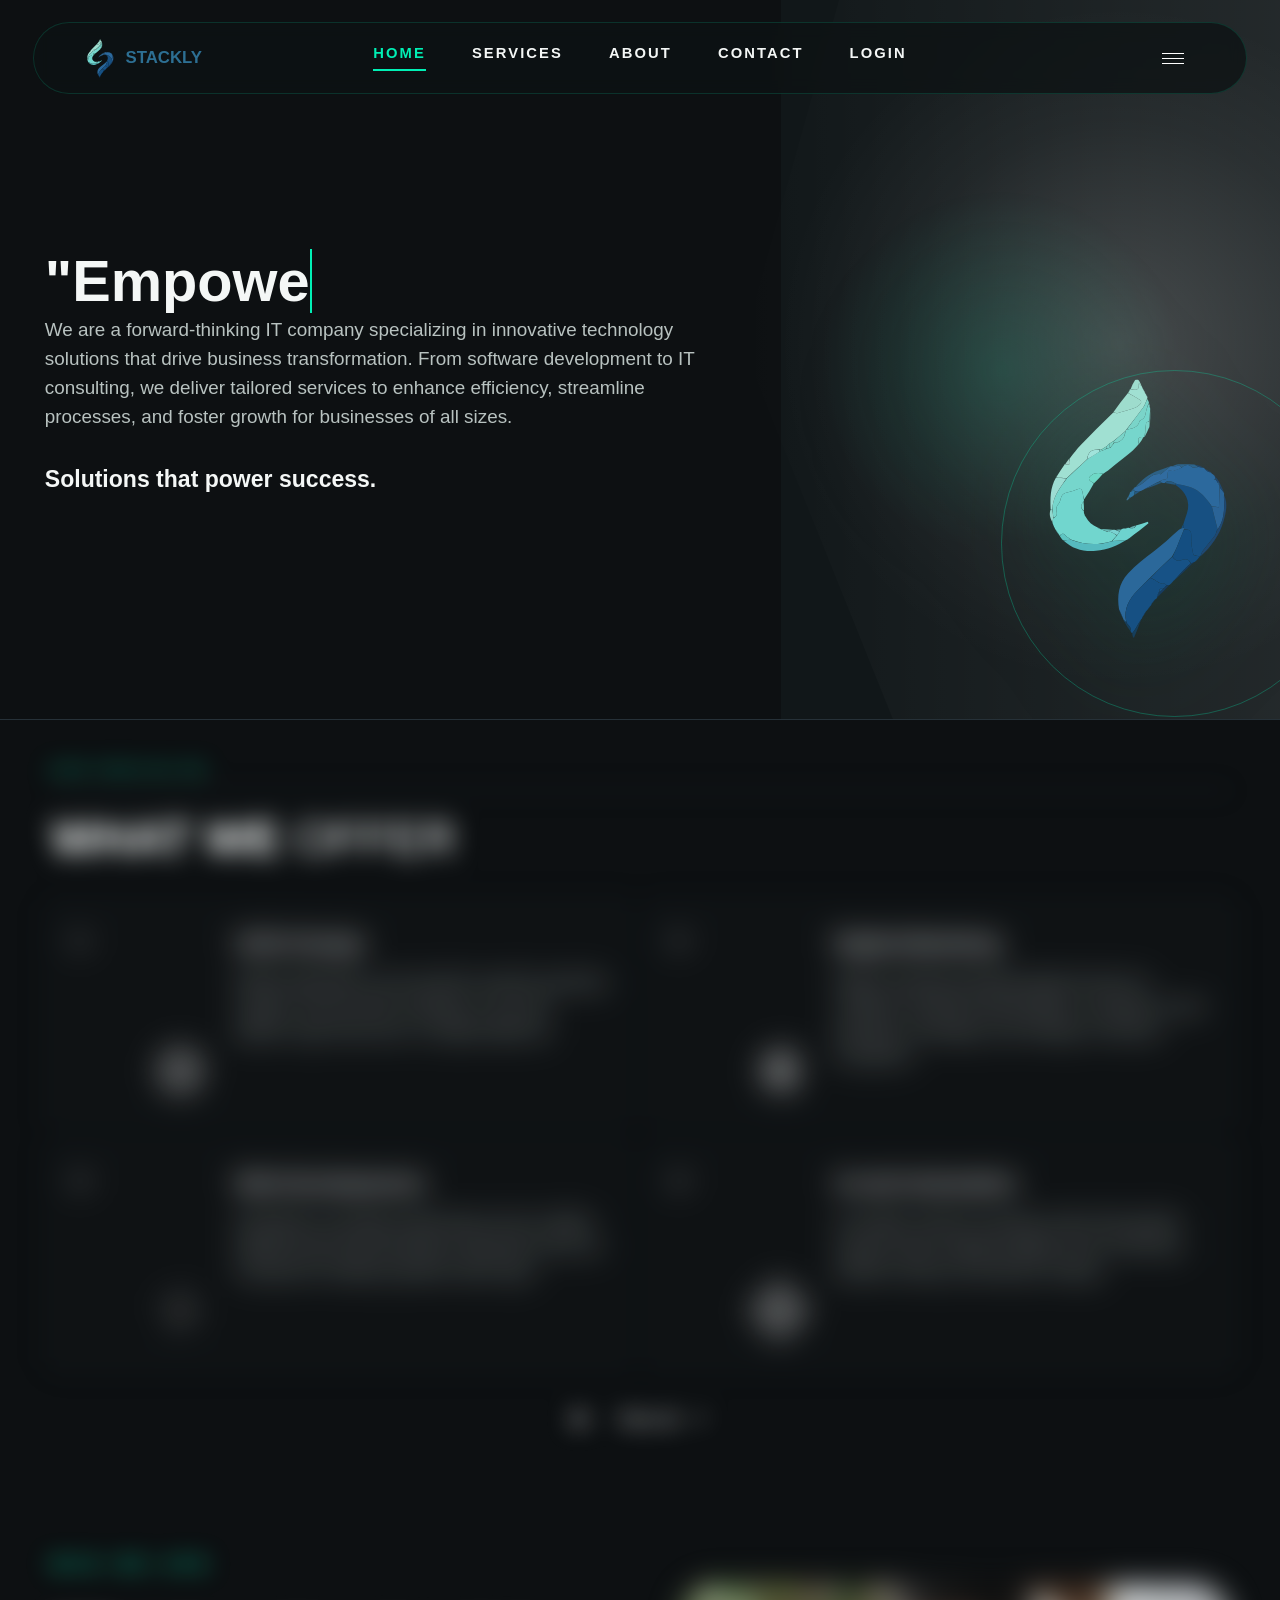
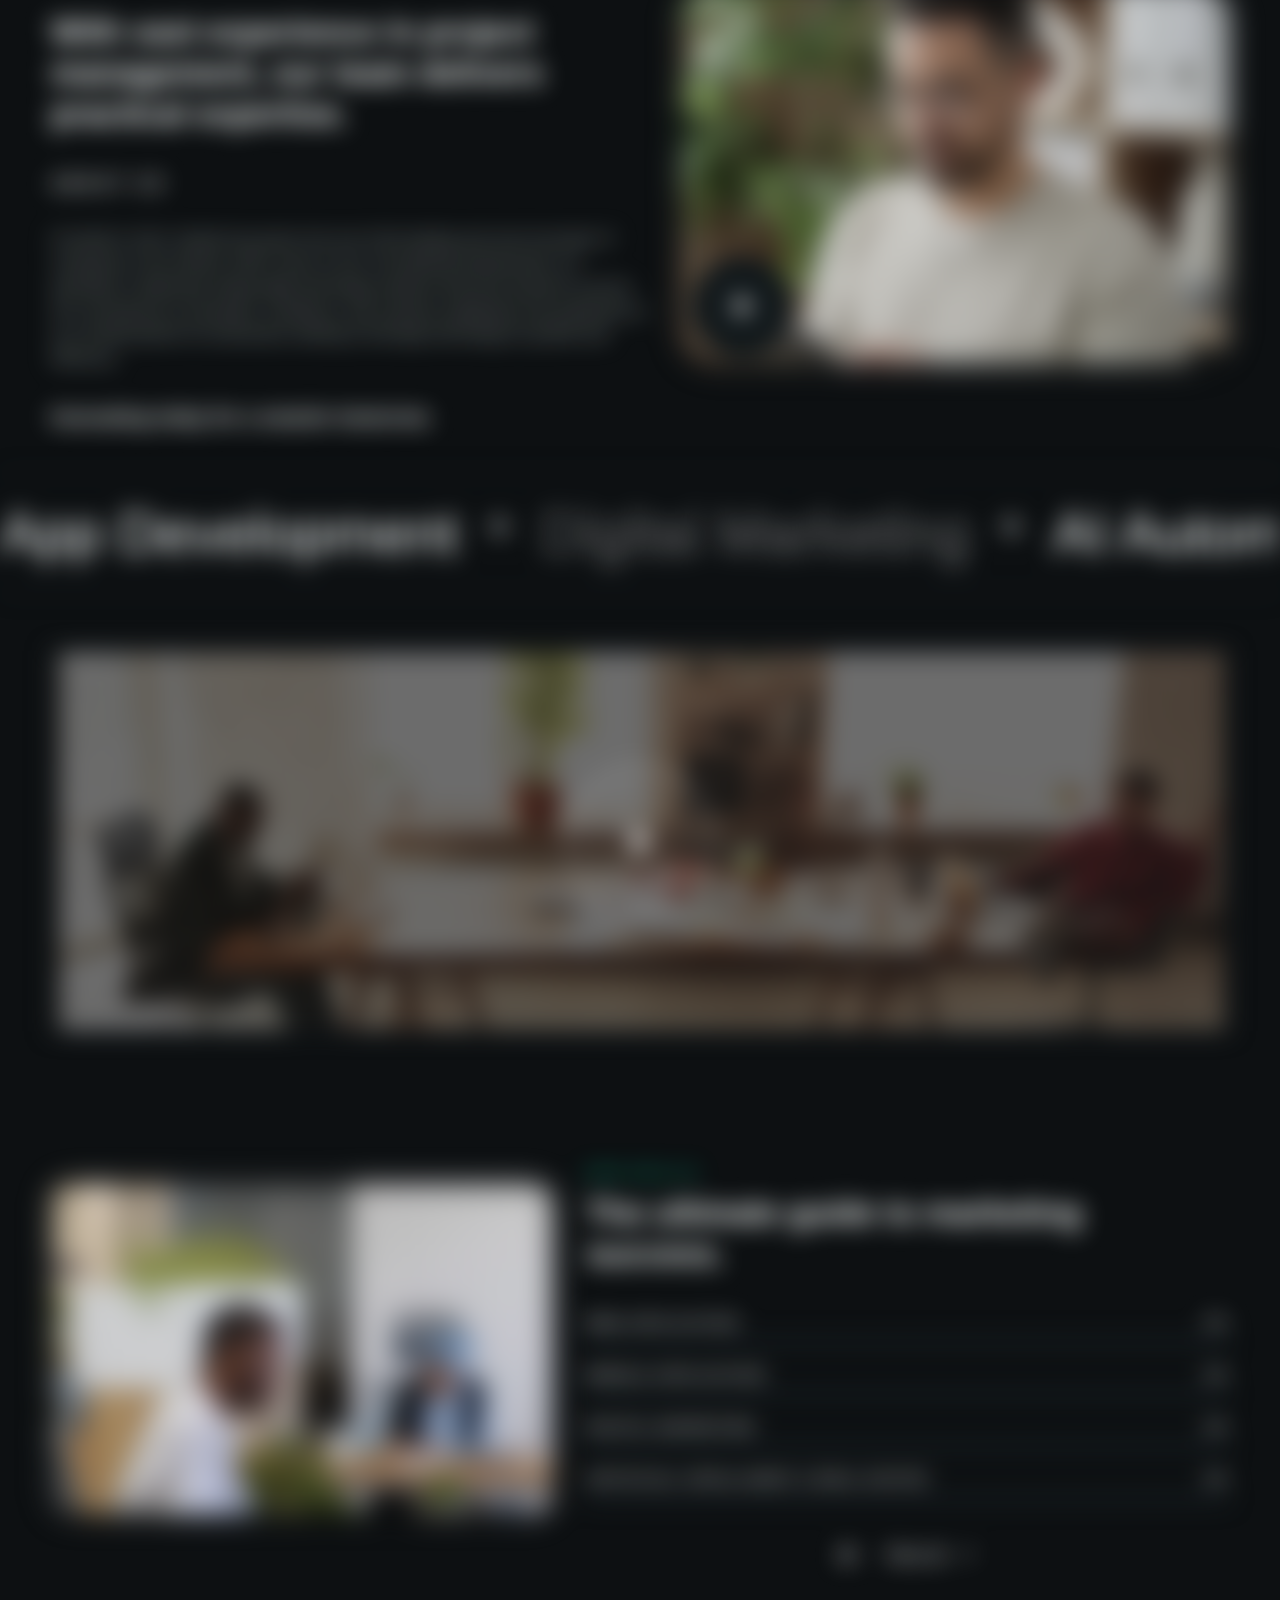
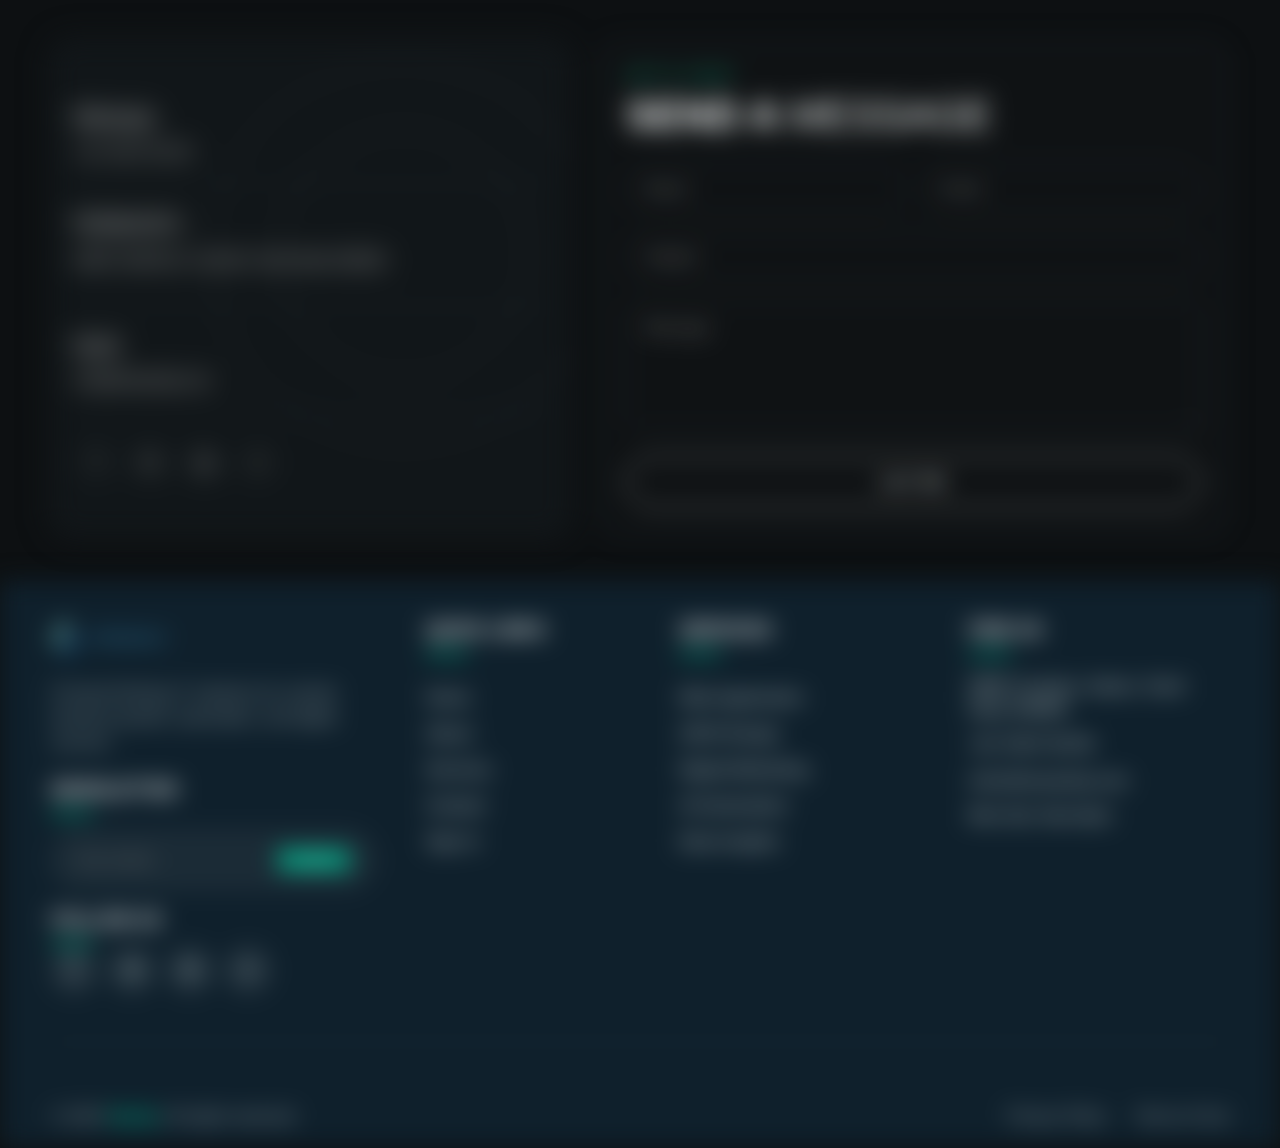
==== commit f8993ebe: "Your second commit message" ====
--- a/index.html
+++ b/index.html
@@ -1,10 +1,11 @@
-<!DOCTYPE html>
+﻿<!DOCTYPE html>
 <html lang="en">
 <head>
   <meta charset="UTF-8">
   <meta name="viewport" content="width=device-width, initial-scale=1.0">
   <title>Stackly Portfolio</title>
   <link rel="stylesheet" href="style.css">
+  <link rel="stylesheet" href="final-fixes.css">
 </head>
 <body>
   <div class="cursor-dot" aria-hidden="true"></div>
@@ -20,6 +21,7 @@
         <a href="services.html">Services</a>
         <a href="about.html">About</a>
         <a href="contact-us.html">Contact</a>
+        <a href="login.html">Login</a>
       </div>
       <button class="menu-toggle" id="menuToggle" aria-label="Open menu" aria-expanded="false" aria-controls="menuOverlay">
         <span></span>
@@ -40,6 +42,7 @@
         <a href="services.html">Services</a>
         <a href="about.html">About</a>
         <a href="contact-us.html">Contact</a>
+        <a href="login.html">Login</a>
       </nav>
       <aside class="menu-info">
         <span class="menu-dot"></span>
@@ -68,7 +71,7 @@
         <p>We are a forward-thinking IT company specializing in innovative technology solutions that drive business transformation. From software development to IT consulting, we deliver tailored services to enhance efficiency, streamline processes, and foster growth for businesses of all sizes.</p>
         <strong>Solutions that power success.</strong>
       </div>
-      <div class="hero-art" aria-label="Technology illustration"></div>
+      <div class="hero-art stackly-spin-art" aria-label="Animated Stackly logo"></div>
     </section>
   </header>
 
@@ -212,45 +215,59 @@
       </form>
     </section>
   </main>
-
-  <footer class="footer">
-    <div class="footer-top">
-      <a class="brand" href="index.html">
-        <span class="brand-mark">S</span>
-        <span>STACKLY</span>
-      </a>
-      <div class="footer-social">
-        <a href="404.html" data-icon="f">Facebook</a>
-        <a href="404.html" data-icon="in">LinkedIn</a>
-        <a href="404.html" data-icon="ig">Instagram</a>
-        <a href="404.html" data-icon="x">Twitter</a>
-      </div>
-    </div>
-    <div class="footer-main">
-      <div class="footer-cta">
-        <h2>Have a project in mind?</h2>
-        <a href="contact-us.html">Let's get to work.</a>
-        <div class="footer-pills">
-          <a href="mailto:info@thestackly.com">info@thestackly.com</a>
-          <a href="tel:+917010792745">+91 70107 92745</a>
-        </div>
-      </div>
-      <div class="footer-links">
-        <h3>Useful Links</h3>
-        <a href="#">Careers</a>
+  <footer class="footer footer-premium">
+    <div class="footer-grid">
+      <div class="footer-brand-col">
+        <a class="brand" href="index.html">
+          <span class="brand-mark">S</span>
+          <span>STACKLY</span>
+        </a>
+        <p>Forward-thinking IT solutions for smarter business growth, automation, and digital success.</p>
+        <h3>Newsletter</h3>
+        <form class="subscribe footer-subscribe" action="404.html">
+          <input type="email" name="email" placeholder="Your email..." aria-label="Newsletter email" required>
+          <button aria-label="Subscribe">&#8599;</button>
+        </form>
+        <h3 class="footer-follow-title">Follow Us</h3>
+        <div class="footer-social footer-icon-social">
+          <a href="404.html" data-icon="f" aria-label="Facebook">Facebook</a>
+          <a href="404.html" data-icon="in" aria-label="LinkedIn">LinkedIn</a>
+          <a href="404.html" data-icon="ig" aria-label="Instagram">Instagram</a>
+          <a href="404.html" data-icon="x" aria-label="Twitter">Twitter</a>
+        </div>
+      </div>
+      <div class="footer-col">
+        <h3>Quick Links</h3>
+        <a href="index.html">Home</a>
         <a href="about.html">About</a>
         <a href="services.html">Services</a>
         <a href="contact-us.html">Contact</a>
-        <form class="subscribe">
-          <input type="email" placeholder="Type Your Email" aria-label="Newsletter email">
-          <button aria-label="Subscribe">&#8599;</button>
-        </form>
+        <a href="login.html">Sign In</a>
+      </div>
+      <div class="footer-col">
+        <h3>Services</h3>
+        <a href="services.html">Web Application</a>
+        <a href="services.html">UI/UX Design</a>
+        <a href="services.html">Digital Marketing</a>
+        <a href="services.html">AI Automation</a>
+        <a href="services.html">Data Insights</a>
+      </div>
+      <div class="footer-col footer-contact-col">
+        <h3>Find Us</h3>
+        <p>MMR Complex, Salem, Tamil Nadu 636008</p>
+        <a href="tel:+917010792745">+91 70107 92745</a>
+        <a href="mailto:info@thestackly.com">info@thestackly.com</a>
+        <p>Mon-Sat: 9am-6pm</p>
       </div>
     </div>
-    <p class="copyright">&copy; 2025 Copyright Stackly. All Rights Reserved.</p>
+    <div class="footer-bottom">
+      <p>&copy; 2026 <span>Stackly</span>. All rights reserved.</p>
+      <div><a href="404.html">Privacy Policy</a><a href="404.html">Terms of Use</a></div>
+    </div>
   </footer>
 
   <button class="scroll-top" id="scrollTop" aria-label="Scroll to top">&#708;</button>
   <script src="script.js"></script>
 </body>
 </html>
+
--- a/style.css
+++ b/style.css
@@ -2709,3 +2709,1416 @@
     grid-template-columns: 1fr;
   }
 }
+
+/* Final compact tuning - keep this block last */
+.inner-header,
+.service-page-hero,
+.about-page-hero,
+.contact-hero {
+  min-height: auto !important;
+}
+
+.service-page-hero,
+.about-page-hero,
+.contact-hero {
+  padding: 34px 0 30px !important;
+}
+
+.service-page-hero h1,
+.about-page-hero h1,
+.contact-hero h1,
+.inner-hero h1 {
+  font-size: clamp(2.35rem, 5vw, 4.5rem) !important;
+  line-height: 0.98 !important;
+}
+
+.breadcrumb {
+  margin-top: 12px !important;
+}
+
+.service-catalog,
+.contact-branches,
+.about-company,
+.mission-section,
+.detail-section,
+.stats-section,
+.service-process {
+  padding-block: 30px !important;
+}
+
+.service-catalog h2,
+.contact-branches h2,
+.about-company h2,
+.mission-section h2,
+.page-title-row h2 {
+  font-size: clamp(1.8rem, 2.7vw, 3.15rem) !important;
+}
+
+.service-tile {
+  min-height: 190px !important;
+  padding: 20px 18px !important;
+}
+
+.service-tile h3 {
+  margin: 22px 0 10px !important;
+  font-size: clamp(0.95rem, 0.7rem + 0.45vw, 1.12rem) !important;
+}
+
+.service-tile p,
+.about-company-grid p,
+.mission-grid p,
+.contact-intro,
+.contact-detail a,
+.contact-detail p {
+  font-size: 0.94rem !important;
+  line-height: 1.55 !important;
+}
+
+.service-masonry {
+  margin-top: 24px !important;
+}
+
+.contact-page {
+  padding: 20px 0 52px !important;
+}
+
+.contact h2,
+.contact-form h2 {
+  font-size: clamp(1.85rem, 3.2vw, 3.45rem) !important;
+}
+
+.contact {
+  padding: 30px 0 44px !important;
+  gap: 28px !important;
+}
+
+.contact-form,
+.contact-page .contact-form {
+  padding: 28px !important;
+}
+
+.about-company-grid {
+  gap: 28px !important;
+}
+
+.about-company-grid img {
+  min-height: 380px !important;
+  height: 380px !important;
+}
+
+.about-media,
+.about-media img,
+.video-frame,
+.video-frame img {
+  min-height: 380px !important;
+  height: 380px !important;
+}
+
+.mission-grid {
+  gap: 18px !important;
+}
+
+.mission-grid > article,
+.mission-grid > article:nth-child(3),
+.mission-grid > article:last-child {
+  padding: 22px !important;
+}
+
+.mission-grid h2,
+.mission-grid h3 {
+  font-size: clamp(1.15rem, 1vw, 1.5rem) !important;
+}
+
+.mission-grid article > span {
+  font-size: clamp(2.6rem, 5vw, 4.4rem) !important;
+}
+
+.mission-grid img {
+  max-height: 260px !important;
+  object-fit: cover;
+}
+
+.hero-copy h1 {
+  font-size: clamp(2.45rem, 1.45rem + 2.7vw, 4.05rem) !important;
+}
+
+.hero-copy p {
+  font-size: clamp(1.04rem, 0.9rem + 0.35vw, 1.2rem) !important;
+}
+
+.hero-copy strong {
+  font-size: clamp(1.2rem, 1rem + 0.55vw, 1.55rem) !important;
+}
+
+.hero-art {
+  width: min(100%, 500px) !important;
+  min-height: clamp(330px, 34vw, 455px) !important;
+}
+
+@media (max-width: 900px) {
+  .service-page-hero,
+  .about-page-hero,
+  .contact-hero {
+    padding: 28px 0 24px !important;
+  }
+
+  .about-company-grid img,
+  .about-media,
+  .about-media img,
+  .video-frame,
+  .video-frame img {
+    min-height: 300px !important;
+    height: 300px !important;
+  }
+}
+
+@media (max-width: 640px) {
+  .service-page-hero h1,
+  .about-page-hero h1,
+  .contact-hero h1,
+  .inner-hero h1 {
+    font-size: clamp(2.05rem, 12vw, 3.2rem) !important;
+  }
+
+  .hero-art {
+    min-height: 280px !important;
+  }
+}
+
+/* Final compact tuning */
+.inner-header,
+.service-page-hero,
+.about-page-hero,
+.contact-hero {
+  min-height: auto !important;
+}
+
+.service-page-hero,
+.about-page-hero,
+.contact-hero {
+  padding: 34px 0 30px !important;
+}
+
+.service-page-hero h1,
+.about-page-hero h1,
+.contact-hero h1,
+.inner-hero h1 {
+  font-size: clamp(2.35rem, 5vw, 4.5rem) !important;
+  line-height: 0.98;
+}
+
+.breadcrumb {
+  margin-top: 12px !important;
+}
+
+.service-catalog,
+.contact-branches,
+.about-company,
+.mission-section,
+.detail-section,
+.stats-section,
+.service-process {
+  padding-block: 30px !important;
+}
+
+.service-catalog h2,
+.contact-branches h2,
+.about-company h2,
+.mission-section h2,
+.page-title-row h2 {
+  font-size: clamp(1.8rem, 2.7vw, 3.15rem) !important;
+}
+
+.service-tile {
+  min-height: 190px !important;
+  padding: 20px 18px !important;
+}
+
+.service-tile h3 {
+  margin: 22px 0 10px !important;
+  font-size: clamp(0.95rem, 0.7rem + 0.45vw, 1.12rem) !important;
+}
+
+.service-tile p,
+.about-company-grid p,
+.mission-grid p,
+.contact-intro,
+.contact-detail a,
+.contact-detail p {
+  font-size: 0.94rem !important;
+  line-height: 1.55 !important;
+}
+
+.service-masonry {
+  margin-top: 24px !important;
+}
+
+.contact-page {
+  padding: 20px 0 52px !important;
+}
+
+.contact h2,
+.contact-form h2 {
+  font-size: clamp(1.85rem, 3.2vw, 3.45rem) !important;
+}
+
+.contact {
+  padding: 30px 0 44px !important;
+  gap: 28px !important;
+}
+
+.contact-form,
+.contact-page .contact-form {
+  padding: 28px !important;
+}
+
+.about-company-grid {
+  gap: 28px !important;
+}
+
+.about-company-grid img {
+  min-height: 380px !important;
+  height: 380px !important;
+}
+
+.about-media,
+.about-media img,
+.video-frame,
+.video-frame img {
+  min-height: 380px !important;
+  height: 380px !important;
+}
+
+.mission-grid {
+  gap: 18px !important;
+}
+
+.mission-grid > article,
+.mission-grid > article:nth-child(3),
+.mission-grid > article:last-child {
+  padding: 22px !important;
+}
+
+.mission-grid h2,
+.mission-grid h3 {
+  font-size: clamp(1.15rem, 1vw, 1.5rem) !important;
+}
+
+.mission-grid article > span {
+  font-size: clamp(2.6rem, 5vw, 4.4rem) !important;
+}
+
+.mission-grid img {
+  max-height: 260px !important;
+  object-fit: cover;
+}
+
+.hero-copy h1 {
+  font-size: clamp(2.45rem, 1.45rem + 2.7vw, 4.05rem) !important;
+}
+
+.hero-copy p {
+  font-size: clamp(1.04rem, 0.9rem + 0.35vw, 1.2rem) !important;
+}
+
+.hero-copy strong {
+  font-size: clamp(1.2rem, 1rem + 0.55vw, 1.55rem) !important;
+}
+
+.hero-art {
+  width: min(100%, 500px) !important;
+  min-height: clamp(330px, 34vw, 455px) !important;
+}
+
+@media (max-width: 900px) {
+  .service-page-hero,
+  .about-page-hero,
+  .contact-hero {
+    padding: 28px 0 24px !important;
+  }
+
+  .about-company-grid img,
+  .about-media,
+  .about-media img,
+  .video-frame,
+  .video-frame img {
+    min-height: 300px !important;
+    height: 300px !important;
+  }
+}
+
+@media (max-width: 640px) {
+  .service-page-hero h1,
+  .about-page-hero h1,
+  .contact-hero h1,
+  .inner-hero h1 {
+    font-size: clamp(2.05rem, 12vw, 3.2rem) !important;
+  }
+
+  .hero-art {
+    min-height: 280px !important;
+  }
+}
+
+/* Final visual tightening and premium footer */
+.hero-copy h1 {
+  font-size: clamp(2.18rem, 1.18rem + 2.45vw, 3.55rem);
+}
+
+.hero-copy p {
+  font-size: clamp(1rem, 0.88rem + 0.28vw, 1.16rem);
+}
+
+.hero-copy strong {
+  font-size: clamp(1.15rem, 0.98rem + 0.5vw, 1.48rem);
+}
+
+.marquee,
+.service-marquee,
+.about-marquee {
+  padding: 26px 0;
+}
+
+.marquee-track,
+.service-marquee-track,
+.about-marquee-track {
+  gap: 34px;
+}
+
+.marquee-track span,
+.service-marquee-track span,
+.service-marquee-track em,
+.about-marquee-track span,
+.about-marquee-track em {
+  font-size: clamp(2rem, 1.2rem + 3vw, 4.9rem);
+}
+
+.marquee-track b,
+.service-marquee-track b,
+.about-marquee-track b {
+  font-size: 2.4rem;
+}
+
+.wide-video {
+  padding: 36px 0;
+}
+
+.skills {
+  grid-template-columns: 0.78fr 1fr;
+  gap: 30px;
+  padding: 34px 0 42px;
+}
+
+.skills-image img {
+  height: 280px;
+  min-height: 280px;
+  border-radius: 20px;
+}
+
+.skills-copy h2 {
+  max-width: 620px;
+  font-size: clamp(1.45rem, 1.05rem + 1.15vw, 2.35rem);
+}
+
+.skill-list {
+  gap: 22px;
+  margin-top: 34px;
+}
+
+.skill-item div {
+  margin-bottom: 9px;
+  font-size: 0.82rem;
+  letter-spacing: 0.16em;
+}
+
+.contact {
+  grid-template-columns: 0.82fr 1fr;
+  gap: 34px;
+  padding: 34px 0 48px;
+}
+
+.contact-card {
+  min-height: auto;
+  padding: 28px 20px;
+  border-radius: 18px;
+}
+
+.contact-detail {
+  padding: 12px 0 20px;
+}
+
+.contact-detail h3 {
+  margin-bottom: 12px;
+  font-size: 1.05rem;
+}
+
+.contact-detail a,
+.contact-detail p {
+  font-size: 0.92rem;
+}
+
+.social-row {
+  margin-top: 28px;
+}
+
+.social-row a {
+  width: 44px;
+  height: 44px;
+}
+
+.contact-form {
+  padding: 24px;
+  border: 1px solid var(--line);
+  border-radius: 22px;
+  background: rgba(255, 255, 255, 0.012);
+}
+
+.contact-form h2 {
+  margin-bottom: 28px;
+  font-size: clamp(2rem, 1.3rem + 2vw, 3.5rem);
+}
+
+.field-row {
+  gap: 18px;
+}
+
+.contact-form input {
+  height: 46px;
+  margin-bottom: 16px;
+  padding: 0 18px;
+}
+
+.contact-form textarea {
+  min-height: 120px;
+  margin-bottom: 18px;
+  padding: 18px;
+  border-radius: 18px;
+}
+
+.testimonial-band {
+  min-height: 360px;
+  padding: 48px 0;
+}
+
+.testimonial-heading h2 {
+  font-size: clamp(2.3rem, 5vw, 5.2rem);
+}
+
+.testimonial-card {
+  grid-template-columns: 150px minmax(0, 1fr);
+  width: min(760px, 92%);
+  min-height: 250px;
+  padding: 34px;
+}
+
+.client-avatar {
+  width: 150px;
+  height: 150px;
+}
+
+.quote-area p {
+  font-size: clamp(1rem, 1.5vw, 1.45rem);
+}
+
+.service-page-hero,
+.about-page-hero,
+.contact-hero {
+  min-height: 190px;
+  padding: 36px 0 30px;
+}
+
+.service-page-hero h1,
+.about-page-hero h1,
+.contact-hero h1,
+.inner-hero h1 {
+  font-size: clamp(2.65rem, 5.4vw, 4.8rem);
+}
+
+.breadcrumb {
+  margin-top: 14px;
+}
+
+.service-catalog,
+.contact-branches,
+.about-company,
+.mission-section,
+.detail-section,
+.stats-section {
+  padding-block: 36px;
+}
+
+.service-catalog h2,
+.service-process h2 {
+  font-size: clamp(2rem, 1.35rem + 1.7vw, 3.3rem);
+}
+
+.service-masonry {
+  margin-top: 28px;
+}
+
+.service-tile {
+  min-height: 205px;
+}
+
+.service-tile h3 {
+  margin-top: 24px;
+}
+
+.footer-premium {
+  padding: 54px 4vw 26px;
+  color: #9aa5aa;
+  background: #0f202c;
+  border-top: 0;
+}
+
+.footer-grid {
+  display: grid;
+  grid-template-columns: 1.25fr 0.8fr 0.95fr 1.15fr;
+  gap: clamp(28px, 5vw, 74px);
+  padding-bottom: 48px;
+  border-bottom: 1px solid rgba(255, 255, 255, 0.08);
+}
+
+.footer-brand-col p,
+.footer-contact-col p {
+  max-width: 360px;
+  margin: 24px 0;
+  color: #9aa5aa;
+  font-size: 1rem;
+  line-height: 1.55;
+}
+
+.footer-premium h3 {
+  position: relative;
+  margin: 0 0 30px;
+  color: var(--text);
+  font-size: 1.15rem;
+  font-weight: 900;
+  text-transform: uppercase;
+}
+
+.footer-premium h3::after {
+  content: "";
+  position: absolute;
+  left: 0;
+  bottom: -14px;
+  width: 42px;
+  height: 3px;
+  background: var(--accent);
+}
+
+.footer-col {
+  display: grid;
+  align-content: start;
+  gap: 18px;
+}
+
+.footer-col a,
+.footer-contact-col p {
+  color: #9aa5aa;
+  font-size: 1rem;
+  font-weight: 700;
+}
+
+.footer-col a:hover {
+  color: var(--accent);
+  transform: translateX(4px);
+}
+
+.footer-subscribe {
+  position: relative;
+  display: flex;
+  width: min(100%, 360px);
+  height: 58px;
+  margin: 0 0 24px;
+  overflow: hidden;
+  border: 1px solid rgba(255, 255, 255, 0.16);
+  border-radius: 999px;
+  background: rgba(255, 255, 255, 0.05);
+}
+
+.footer-subscribe input {
+  height: 100%;
+  padding: 0 22px;
+  border: 0;
+}
+
+.footer-subscribe button {
+  width: 72px;
+  border: 0;
+  color: #fff;
+  background: #118d72;
+}
+
+.footer-icon-social {
+  gap: 12px;
+}
+
+.footer-icon-social a {
+  width: 44px;
+  height: 44px;
+  overflow: hidden;
+  justify-content: center;
+  gap: 0;
+  color: transparent;
+  border-radius: 50%;
+  background: rgba(255, 255, 255, 0.06);
+}
+
+.footer-icon-social a::before {
+  width: auto;
+  height: auto;
+  color: #d6dde0;
+  border: 0;
+  border-radius: 0;
+  font-size: 0.8rem;
+}
+
+.footer-bottom {
+  display: flex;
+  justify-content: space-between;
+  gap: 24px;
+  padding-top: 24px;
+}
+
+.footer-bottom p {
+  margin: 0;
+}
+
+.footer-bottom span {
+  color: var(--accent);
+}
+
+.footer-bottom div {
+  display: flex;
+  gap: 28px;
+}
+
+.footer-bottom a {
+  color: #9aa5aa;
+}
+
+@media (max-width: 980px) {
+  .footer-grid {
+    grid-template-columns: 1fr 1fr;
+  }
+}
+
+@media (max-width: 760px) {
+  .skills,
+  .contact {
+    grid-template-columns: 1fr;
+  }
+
+  .testimonial-card {
+    grid-template-columns: 1fr;
+  }
+
+  .footer-grid,
+  .footer-bottom {
+    grid-template-columns: 1fr;
+    flex-direction: column;
+    text-align: center;
+  }
+
+  .footer-premium h3::after {
+    left: 50%;
+    transform: translateX(-50%);
+  }
+
+  .footer-brand-col p,
+  .footer-contact-col p,
+  .footer-subscribe {
+    margin-inline: auto;
+  }
+
+  .footer-icon-social,
+  .footer-bottom div {
+    justify-content: center;
+  }
+}
+
+/* Premium compact polish */
+:root {
+  --max: 1440px;
+}
+
+.section-pad {
+  width: min(var(--max), calc(100% - 7vw));
+}
+
+.navbar {
+  min-height: 84px;
+  margin-top: 28px;
+}
+
+.nav-links {
+  gap: clamp(30px, 4.4vw, 68px);
+}
+
+.nav-links a {
+  font-size: clamp(0.98rem, 0.82rem + 0.28vw, 1.16rem);
+}
+
+.hero {
+  min-height: calc(100vh - 154px);
+  gap: clamp(34px, 4.4vw, 72px);
+  padding: 48px 0 58px;
+}
+
+.site-header > .hero .hero-copy {
+  max-width: 800px;
+}
+
+.hero-copy h1 {
+  max-width: 760px;
+  margin-bottom: 26px;
+  font-size: clamp(2.25rem, 1.3rem + 2.7vw, 3.8rem);
+  line-height: 1.18;
+}
+
+.hero-copy p,
+.about-copy p,
+.service-card p {
+  font-size: clamp(0.98rem, 0.86rem + 0.32vw, 1.18rem);
+}
+
+.hero-copy strong,
+.about-copy strong {
+  font-size: clamp(1.18rem, 0.95rem + 0.7vw, 1.65rem);
+}
+
+.hero-art {
+  width: min(100%, 560px);
+  min-height: clamp(320px, 34vw, 480px);
+}
+
+.offer {
+  padding: 68px 0 58px;
+}
+
+.rule {
+  margin-bottom: 34px;
+}
+
+.offer h2,
+.contact-form h2,
+.service-catalog h2,
+.service-process h2 {
+  font-size: clamp(2.65rem, 1.9rem + 2.35vw, 4.7rem);
+}
+
+.services-grid {
+  gap: 28px;
+  margin-top: 72px;
+}
+
+.service-card {
+  min-height: 292px;
+  grid-template-columns: 82px 100px minmax(0, 1fr);
+  gap: 30px;
+  padding: 44px 38px;
+}
+
+.service-card h3 {
+  margin-bottom: 24px;
+  font-size: clamp(1.28rem, 1rem + 0.65vw, 1.7rem);
+}
+
+.service-card p {
+  max-width: 430px;
+}
+
+.service-icon {
+  width: 70px;
+  height: 70px;
+  margin-top: 116px;
+}
+
+.about,
+.skills {
+  gap: 48px;
+  padding: 62px 0 72px;
+}
+
+.about-copy h2,
+.skills-copy h2 {
+  font-size: clamp(1.95rem, 1.28rem + 1.65vw, 3.35rem);
+}
+
+.about-media,
+.about-media img,
+.skills-image img {
+  min-height: 430px;
+}
+
+.wide-video {
+  padding: 58px 0;
+}
+
+.video-frame,
+.video-frame img,
+.map-frame,
+.map-frame iframe {
+  min-height: 360px;
+  height: 360px;
+}
+
+.skills-copy {
+  padding-top: 34px;
+}
+
+.contact {
+  gap: 62px;
+  padding: 62px 0 78px;
+}
+
+.contact-card {
+  min-height: 560px;
+  padding: 58px 28px;
+}
+
+.contact-form input {
+  height: 58px;
+  margin-bottom: 26px;
+}
+
+.contact-form textarea {
+  min-height: 170px;
+  margin-bottom: 30px;
+}
+
+.contact-form button {
+  height: 58px;
+}
+
+.footer {
+  padding: 40px 4vw 28px;
+}
+
+.footer-top {
+  padding-bottom: 34px;
+}
+
+.footer-main {
+  min-height: 380px;
+}
+
+.footer-cta {
+  padding: 66px 26px 50px 0;
+}
+
+.footer-cta h2,
+.footer-cta a {
+  font-size: clamp(2.25rem, 1.35rem + 2.65vw, 4.55rem);
+}
+
+.footer-pills {
+  gap: 22px;
+  margin-top: 54px;
+}
+
+.footer-links {
+  gap: 18px;
+  padding: 66px 0 50px 8vw;
+}
+
+.service-page-hero,
+.about-page-hero,
+.contact-hero {
+  min-height: 300px;
+  padding: 70px 0 58px;
+}
+
+.service-page-hero h1,
+.about-page-hero h1,
+.contact-hero h1,
+.inner-hero h1 {
+  font-size: clamp(3.8rem, 7.6vw, 7.6rem);
+}
+
+.service-catalog,
+.contact-branches,
+.about-company,
+.mission-section,
+.detail-section,
+.stats-section {
+  padding-block: 64px;
+}
+
+.service-masonry {
+  grid-template-columns: repeat(4, minmax(180px, 1fr));
+  gap: 26px;
+  margin-top: 58px;
+}
+
+.service-tile {
+  min-height: 290px;
+  padding: 32px 24px;
+}
+
+.service-tile.tile-up {
+  margin-top: -26px;
+}
+
+.service-tile h3 {
+  margin: 46px 0 16px;
+  font-size: clamp(1.1rem, 1rem + 0.6vw, 1.55rem);
+}
+
+.service-tile p {
+  font-size: 0.92rem;
+  line-height: 1.58;
+}
+
+.tile-icon {
+  width: 62px;
+  height: 62px;
+}
+
+.process-grid article,
+.detail-card,
+.stat-box,
+.mission-grid article,
+.branch-card {
+  padding: 34px;
+}
+
+.testimonial-band {
+  min-height: 590px;
+}
+
+@media (max-width: 1180px) {
+  .hero {
+    min-height: auto;
+  }
+
+  .hero-art {
+    width: min(100%, 480px);
+    min-height: 350px;
+  }
+
+  .service-card {
+    grid-template-columns: 72px 92px minmax(0, 1fr);
+  }
+}
+
+@media (max-width: 760px) {
+  .section-pad {
+    width: min(100% - 30px, var(--max));
+  }
+
+  .navbar {
+    min-height: 68px;
+    margin-top: 12px;
+  }
+
+  .hero {
+    padding: 44px 0 54px;
+  }
+
+  .hero-copy h1 {
+    font-size: clamp(2.05rem, 10.5vw, 3.35rem);
+    line-height: 1.14;
+  }
+
+  .hero-art {
+    width: min(100%, 360px);
+    min-height: 250px;
+  }
+
+  .offer,
+  .about,
+  .skills,
+  .contact,
+  .service-catalog,
+  .service-process,
+  .contact-branches,
+  .about-company,
+  .mission-section,
+  .detail-section,
+  .stats-section {
+    padding-block: 46px;
+  }
+
+  .services-grid,
+  .service-masonry {
+    margin-top: 38px;
+  }
+
+  .service-card {
+    grid-template-columns: 1fr;
+    min-height: auto;
+    padding: 28px 22px;
+    gap: 18px;
+  }
+
+  .service-icon {
+    justify-self: start;
+    width: 58px;
+    height: 58px;
+    margin-top: 0;
+  }
+
+  .about-media,
+  .about-media img,
+  .skills-image img,
+  .video-frame,
+  .video-frame img {
+    height: 300px;
+    min-height: 300px;
+  }
+
+  .contact-card {
+    min-height: auto;
+    padding: 38px 24px;
+  }
+
+  .footer-main {
+    min-height: auto;
+  }
+
+  .footer-cta {
+    padding: 38px 0 34px;
+  }
+
+  .footer-cta h2,
+  .footer-cta a {
+    font-size: clamp(2rem, 8.5vw, 3.2rem);
+  }
+
+  .footer-links {
+    padding: 36px 0;
+  }
+
+  .service-page-hero,
+  .about-page-hero,
+  .contact-hero {
+    min-height: 230px;
+    padding: 54px 0 44px;
+  }
+
+  .service-page-hero h1,
+  .about-page-hero h1,
+  .contact-hero h1,
+  .inner-hero h1 {
+    font-size: clamp(2.9rem, 13vw, 4.8rem);
+  }
+
+  .service-tile {
+    min-height: auto;
+    padding: 24px 20px;
+  }
+
+  .service-tile.tile-up {
+    margin-top: 0;
+  }
+}
+
+/* Final compact correction requested */
+:root {
+  --max: 1280px;
+}
+
+.section-pad {
+  width: min(var(--max), calc(100% - 8vw));
+}
+
+.site-header {
+  min-height: 720px;
+}
+
+.navbar {
+  min-height: 72px;
+  margin-top: 22px;
+  padding-inline: 4%;
+}
+
+.brand {
+  font-size: 1.05rem;
+}
+
+.brand-mark {
+  width: 30px;
+  height: 40px;
+}
+
+.nav-links {
+  gap: clamp(24px, 3.6vw, 48px);
+}
+
+.nav-links a {
+  font-size: clamp(0.86rem, 0.78rem + 0.18vw, 1rem);
+}
+
+.hero {
+  min-height: 560px;
+  grid-template-columns: minmax(0, 0.98fr) minmax(280px, 0.68fr);
+  gap: clamp(26px, 3.5vw, 52px);
+  padding: 34px 0 42px;
+}
+
+.hero-copy h1 {
+  max-width: 660px;
+  margin-bottom: 20px;
+  font-size: clamp(2rem, 1.1rem + 2.2vw, 3.25rem);
+  line-height: 1.16;
+}
+
+.hero-copy p,
+.about-copy p,
+.service-card p,
+.service-tile p {
+  font-size: clamp(0.9rem, 0.82rem + 0.18vw, 1.02rem);
+  line-height: 1.55;
+}
+
+.hero-copy strong,
+.about-copy strong {
+  font-size: clamp(1.04rem, 0.9rem + 0.4vw, 1.34rem);
+}
+
+.hero-art {
+  width: min(100%, 430px);
+  min-height: clamp(260px, 28vw, 360px);
+}
+
+.offer,
+.about,
+.skills,
+.contact,
+.service-catalog,
+.service-process,
+.contact-branches,
+.about-company,
+.mission-section,
+.detail-section,
+.stats-section {
+  padding-block: 44px;
+}
+
+.eyebrow {
+  margin-bottom: 14px;
+  font-size: 0.72rem;
+}
+
+.rule {
+  margin-bottom: 24px;
+}
+
+.offer h2,
+.contact-form h2,
+.service-catalog h2,
+.service-process h2 {
+  font-size: clamp(2.15rem, 1.55rem + 1.8vw, 3.55rem);
+}
+
+.services-grid {
+  gap: 20px;
+  margin-top: 42px;
+}
+
+.service-card {
+  min-height: 220px;
+  grid-template-columns: 52px 68px minmax(0, 1fr);
+  gap: 20px;
+  padding: 28px 26px;
+}
+
+.service-number {
+  font-size: 0.94rem;
+}
+
+.service-card h3 {
+  margin-bottom: 14px;
+  font-size: clamp(1.08rem, 0.92rem + 0.42vw, 1.38rem);
+}
+
+.service-icon {
+  width: 54px;
+  height: 54px;
+  margin-top: 62px;
+}
+
+.about,
+.skills,
+.contact {
+  gap: 34px;
+}
+
+.about-copy h2,
+.skills-copy h2 {
+  font-size: clamp(1.55rem, 1.05rem + 1.25vw, 2.6rem);
+}
+
+.about-media,
+.about-media img,
+.skills-image img {
+  min-height: 330px;
+}
+
+.video-frame,
+.video-frame img,
+.map-frame,
+.map-frame iframe {
+  min-height: 300px;
+  height: 300px;
+}
+
+.contact-card {
+  min-height: 430px;
+  padding: 38px 22px;
+}
+
+.contact-form input {
+  height: 50px;
+  margin-bottom: 18px;
+}
+
+.contact-form textarea {
+  min-height: 130px;
+  margin-bottom: 22px;
+}
+
+.contact-form button {
+  height: 52px;
+}
+
+.footer {
+  padding: 28px 4vw 22px;
+}
+
+.footer-top {
+  padding-bottom: 22px;
+}
+
+.footer-main {
+  min-height: 280px;
+}
+
+.footer-cta {
+  padding: 42px 22px 34px 0;
+}
+
+.footer-cta h2,
+.footer-cta a {
+  font-size: clamp(1.8rem, 1.1rem + 1.9vw, 3.4rem);
+}
+
+.footer-pills {
+  margin-top: 34px;
+  gap: 14px;
+}
+
+.footer-pills a {
+  min-height: 46px;
+}
+
+.footer-links {
+  gap: 12px;
+  padding: 42px 0 34px 6vw;
+}
+
+.service-page-hero,
+.about-page-hero,
+.contact-hero {
+  min-height: 220px;
+  padding: 44px 0 36px;
+}
+
+.service-page-hero h1,
+.about-page-hero h1,
+.contact-hero h1,
+.inner-hero h1 {
+  font-size: clamp(2.85rem, 6.2vw, 5.6rem);
+}
+
+.service-masonry {
+  gap: 18px;
+  margin-top: 38px;
+}
+
+.service-tile {
+  min-height: 230px;
+  padding: 24px 18px;
+}
+
+.service-tile.tile-up {
+  margin-top: -18px;
+}
+
+.service-tile h3 {
+  margin: 32px 0 12px;
+  font-size: clamp(1rem, 0.9rem + 0.36vw, 1.26rem);
+}
+
+.tile-icon {
+  width: 52px;
+  height: 52px;
+}
+
+.process-grid article,
+.detail-card,
+.stat-box,
+.mission-grid article,
+.branch-card {
+  padding: 24px;
+}
+
+.testimonial-band {
+  min-height: 460px;
+}
+
+@media (max-width: 760px) {
+  .site-header {
+    min-height: auto;
+  }
+
+  .hero {
+    min-height: auto;
+    padding: 34px 0 42px;
+  }
+
+  .hero-copy h1 {
+    font-size: clamp(1.85rem, 9.5vw, 2.85rem);
+  }
+
+  .hero-art {
+    width: min(100%, 300px);
+    min-height: 210px;
+  }
+
+  .offer,
+  .about,
+  .skills,
+  .contact,
+  .service-catalog,
+  .service-process,
+  .contact-branches,
+  .about-company,
+  .mission-section,
+  .detail-section,
+  .stats-section {
+    padding-block: 34px;
+  }
+
+  .service-card {
+    padding: 22px 18px;
+  }
+
+  .about-media,
+  .about-media img,
+  .skills-image img,
+  .video-frame,
+  .video-frame img {
+    height: 240px;
+    min-height: 240px;
+  }
+
+  .service-page-hero h1,
+  .about-page-hero h1,
+  .contact-hero h1,
+  .inner-hero h1 {
+    font-size: clamp(2.4rem, 11vw, 3.8rem);
+  }
+}
--- a/final-fixes.css
+++ b/final-fixes.css
@@ -0,0 +1,464 @@
+/* Final page-size and spacing fixes loaded after style.css */
+.inner-header,
+.service-page-hero,
+.about-page-hero,
+.contact-hero {
+  min-height: auto !important;
+}
+
+.service-page-hero,
+.about-page-hero,
+.contact-hero {
+  padding: 34px 0 30px !important;
+}
+
+.service-page-hero h1,
+.about-page-hero h1,
+.contact-hero h1,
+.inner-hero h1 {
+  font-size: clamp(2.35rem, 5vw, 4.5rem) !important;
+  line-height: 0.98 !important;
+}
+
+.breadcrumb {
+  margin-top: 12px !important;
+}
+
+.service-catalog,
+.contact-branches,
+.about-company,
+.mission-section,
+.detail-section,
+.stats-section,
+.service-process {
+  padding-block: 30px !important;
+}
+
+.service-catalog h2,
+.contact-branches h2,
+.about-company h2,
+.mission-section h2,
+.page-title-row h2 {
+  font-size: clamp(1.8rem, 2.7vw, 3.15rem) !important;
+}
+
+.service-tile {
+  min-height: 190px !important;
+  padding: 20px 18px !important;
+}
+
+.service-tile h3 {
+  margin: 22px 0 10px !important;
+  font-size: clamp(0.95rem, 0.7rem + 0.45vw, 1.12rem) !important;
+}
+
+.service-tile p,
+.about-company-grid p,
+.mission-grid p,
+.contact-intro,
+.contact-detail a,
+.contact-detail p {
+  font-size: 0.94rem !important;
+  line-height: 1.55 !important;
+}
+
+.service-masonry {
+  margin-top: 24px !important;
+}
+
+.contact-page {
+  padding: 20px 0 52px !important;
+}
+
+.contact h2,
+.contact-form h2 {
+  font-size: clamp(1.85rem, 3.2vw, 3.45rem) !important;
+}
+
+.contact {
+  padding: 30px 0 44px !important;
+  gap: 28px !important;
+}
+
+.contact-form,
+.contact-page .contact-form {
+  padding: 28px !important;
+}
+
+.about-company-grid {
+  gap: 28px !important;
+}
+
+.about-company-grid img {
+  min-height: 380px !important;
+  height: 380px !important;
+}
+
+.about-media,
+.about-media img,
+.video-frame,
+.video-frame img {
+  min-height: 380px !important;
+  height: 380px !important;
+}
+
+.mission-grid {
+  gap: 18px !important;
+}
+
+.mission-grid > article,
+.mission-grid > article:nth-child(3),
+.mission-grid > article:last-child {
+  padding: 22px !important;
+}
+
+.mission-grid h2,
+.mission-grid h3 {
+  font-size: clamp(1.15rem, 1vw, 1.5rem) !important;
+}
+
+.mission-grid article > span {
+  font-size: clamp(2.6rem, 5vw, 4.4rem) !important;
+}
+
+.mission-grid img {
+  max-height: 260px !important;
+  object-fit: cover;
+}
+
+.hero-copy h1 {
+  font-size: clamp(2.45rem, 1.45rem + 2.7vw, 4.05rem) !important;
+}
+
+.hero-copy p {
+  font-size: clamp(1.04rem, 0.9rem + 0.35vw, 1.2rem) !important;
+}
+
+.hero-copy strong {
+  font-size: clamp(1.2rem, 1rem + 0.55vw, 1.55rem) !important;
+}
+
+.hero-art {
+  width: min(100%, 500px) !important;
+  min-height: clamp(330px, 34vw, 455px) !important;
+}
+
+@media (max-width: 900px) {
+  .service-page-hero,
+  .about-page-hero,
+  .contact-hero {
+    padding: 28px 0 24px !important;
+  }
+
+  .about-company-grid img,
+  .about-media,
+  .about-media img,
+  .video-frame,
+  .video-frame img {
+    min-height: 300px !important;
+    height: 300px !important;
+  }
+}
+
+@media (max-width: 640px) {
+  .service-page-hero h1,
+  .about-page-hero h1,
+  .contact-hero h1,
+  .inner-hero h1 {
+    font-size: clamp(2.05rem, 12vw, 3.2rem) !important;
+  }
+
+  .hero-art {
+    min-height: 280px !important;
+  }
+}
+
+/* Footer alignment and home logo animation */
+.stackly-spin-art {
+  position: relative;
+  display: grid;
+  place-items: center;
+  min-height: clamp(300px, 32vw, 430px) !important;
+  background: radial-gradient(circle, rgba(0, 240, 181, 0.12), transparent 58%) !important;
+  border: 0 !important;
+  box-shadow: none !important;
+}
+
+.stackly-spin-art::before {
+  content: "";
+  position: absolute;
+  left: 50%;
+  top: 50%;
+  width: clamp(180px, 21vw, 310px);
+  height: clamp(180px, 21vw, 310px);
+  background: url("assets/stackly-logo.svg") center / contain no-repeat;
+  filter: drop-shadow(0 24px 44px rgba(0, 240, 181, 0.16));
+  animation: stacklyLogoSpin 8s linear infinite;
+}
+
+.stackly-spin-art::after {
+  content: "";
+  position: absolute;
+  left: 50%;
+  top: 50%;
+  width: clamp(230px, 27vw, 380px);
+  height: clamp(230px, 27vw, 380px);
+  border: 1px solid rgba(0, 240, 181, 0.28);
+  border-radius: 50%;
+  animation: stacklyRingSpin 12s linear infinite reverse;
+}
+
+@keyframes stacklyLogoSpin {
+  from {
+    transform: translate(-50%, -50%) rotate(0deg);
+  }
+
+  to {
+    transform: translate(-50%, -50%) rotate(360deg);
+  }
+}
+
+@keyframes stacklyRingSpin {
+  from {
+    transform: translate(-50%, -50%) rotate(0deg);
+  }
+
+  to {
+    transform: translate(-50%, -50%) rotate(360deg);
+  }
+}
+
+.footer-premium {
+  padding-top: 38px !important;
+}
+
+.footer-grid {
+  grid-template-columns: minmax(260px, 1.25fr) 0.78fr 0.92fr minmax(260px, 1fr) !important;
+  gap: clamp(28px, 4vw, 70px) !important;
+  align-items: start !important;
+}
+
+.footer-brand-col > p {
+  max-width: 380px;
+  margin: 22px 0 24px !important;
+  line-height: 1.55 !important;
+}
+
+.footer-subscribe {
+  max-width: 390px;
+  margin-bottom: 20px !important;
+}
+
+.footer-subscribe input {
+  color: #eaf6f3 !important;
+}
+
+.footer-subscribe button {
+  display: grid !important;
+  place-items: center !important;
+  color: #ffffff !important;
+  background: #08a384 !important;
+}
+
+.footer-follow-title {
+  margin-top: 8px !important;
+  margin-bottom: 16px !important;
+}
+
+.footer-icon-social {
+  display: flex !important;
+  flex-wrap: wrap;
+  gap: 12px !important;
+}
+
+.footer-icon-social a {
+  position: relative;
+  width: 46px !important;
+  height: 46px !important;
+  display: flex !important;
+  align-items: center !important;
+  justify-content: center !important;
+  overflow: hidden;
+  border-radius: 50% !important;
+  color: transparent !important;
+  background: rgba(255, 255, 255, 0.09) !important;
+  border: 1px solid rgba(255, 255, 255, 0.09) !important;
+}
+
+.footer-icon-social a::before {
+  display: none !important;
+  content: none !important;
+}
+
+.footer-icon-social a::after {
+  content: attr(data-icon);
+  position: absolute !important;
+  left: 50% !important;
+  top: 50% !important;
+  display: block !important;
+  color: #d9e8e5;
+  font-size: 0.78rem;
+  line-height: 1 !important;
+  font-weight: 900;
+  letter-spacing: 0;
+  text-transform: uppercase;
+  transform: translate(-50%, -50%) !important;
+}
+
+.footer-icon-social a:hover {
+  background: #08a384 !important;
+  border-color: #08a384 !important;
+  transform: translateY(-3px);
+}
+
+.footer-icon-social a:hover::after {
+  color: #ffffff;
+}
+
+.footer-contact-col {
+  display: grid !important;
+  gap: 12px !important;
+}
+
+.footer-contact-col h3 {
+  margin-bottom: 22px !important;
+}
+
+.footer-contact-col p,
+.footer-contact-col a {
+  margin: 0 !important;
+  line-height: 1.45 !important;
+}
+
+.footer-bottom {
+  margin-top: 42px !important;
+}
+
+@media (max-width: 980px) {
+  .footer-grid {
+    grid-template-columns: repeat(2, minmax(0, 1fr)) !important;
+  }
+}
+
+@media (max-width: 640px) {
+  .footer-grid {
+    grid-template-columns: 1fr !important;
+    text-align: center;
+  }
+
+  .footer-brand-col > p,
+  .footer-subscribe {
+    margin-left: auto !important;
+    margin-right: auto !important;
+  }
+
+  .footer-icon-social,
+  .footer-contact-col {
+    justify-content: center !important;
+    justify-items: center !important;
+  }
+
+  .stackly-spin-art {
+    min-height: 250px !important;
+  }
+}
+
+.mission-three {
+  grid-column: 2 / 3 !important;
+  grid-row: 2 !important;
+}
+
+.mission-why-image {
+  grid-column: 3 / 4 !important;
+  grid-row: 2 !important;
+  min-height: 360px !important;
+  border-right: 0 !important;
+}
+
+.mission-why-image img {
+  width: 100%;
+  height: 100%;
+  max-height: none !important;
+  object-fit: cover;
+}
+
+@media (max-width: 980px) {
+  .mission-three,
+  .mission-why-image {
+    grid-column: auto !important;
+    grid-row: auto !important;
+  }
+}
+
+.mission-grid {
+  grid-auto-rows: minmax(360px, auto) !important;
+}
+
+.mission-grid > article {
+  min-height: 360px !important;
+}
+
+.mission-image,
+.mission-image-wide,
+.mission-why-image {
+  min-height: 360px !important;
+  height: 360px !important;
+  padding: 0 !important;
+  overflow: hidden;
+}
+
+.mission-image img,
+.mission-image-wide img,
+.mission-why-image img {
+  width: 100% !important;
+  height: 100% !important;
+  max-height: none !important;
+  object-fit: cover !important;
+}
+
+.menu-panel a {
+  padding: 16px 24px !important;
+  font-size: clamp(1.55rem, 2.1vw, 2.45rem) !important;
+  line-height: 1.05 !important;
+}
+
+.menu-info {
+  gap: 22px !important;
+}
+
+@media (max-width: 760px) {
+  .menu-overlay {
+    display: grid !important;
+    grid-template-columns: 1fr !important;
+    place-items: center !important;
+    overflow: hidden !important;
+  }
+
+  .menu-word,
+  .menu-info,
+  .menu-logo {
+    display: none !important;
+  }
+
+  .menu-panel {
+    width: min(92vw, 360px) !important;
+    padding: 0 !important;
+    align-content: center !important;
+    border: 0 !important;
+  }
+
+  .menu-panel a {
+    padding: 14px 12px !important;
+    text-align: center !important;
+    font-size: clamp(1.5rem, 8vw, 2.2rem) !important;
+  }
+}
+
+@media (max-width: 700px) {
+  .mission-image,
+  .mission-image-wide,
+  .mission-why-image {
+    height: 280px !important;
+    min-height: 280px !important;
+  }
+}
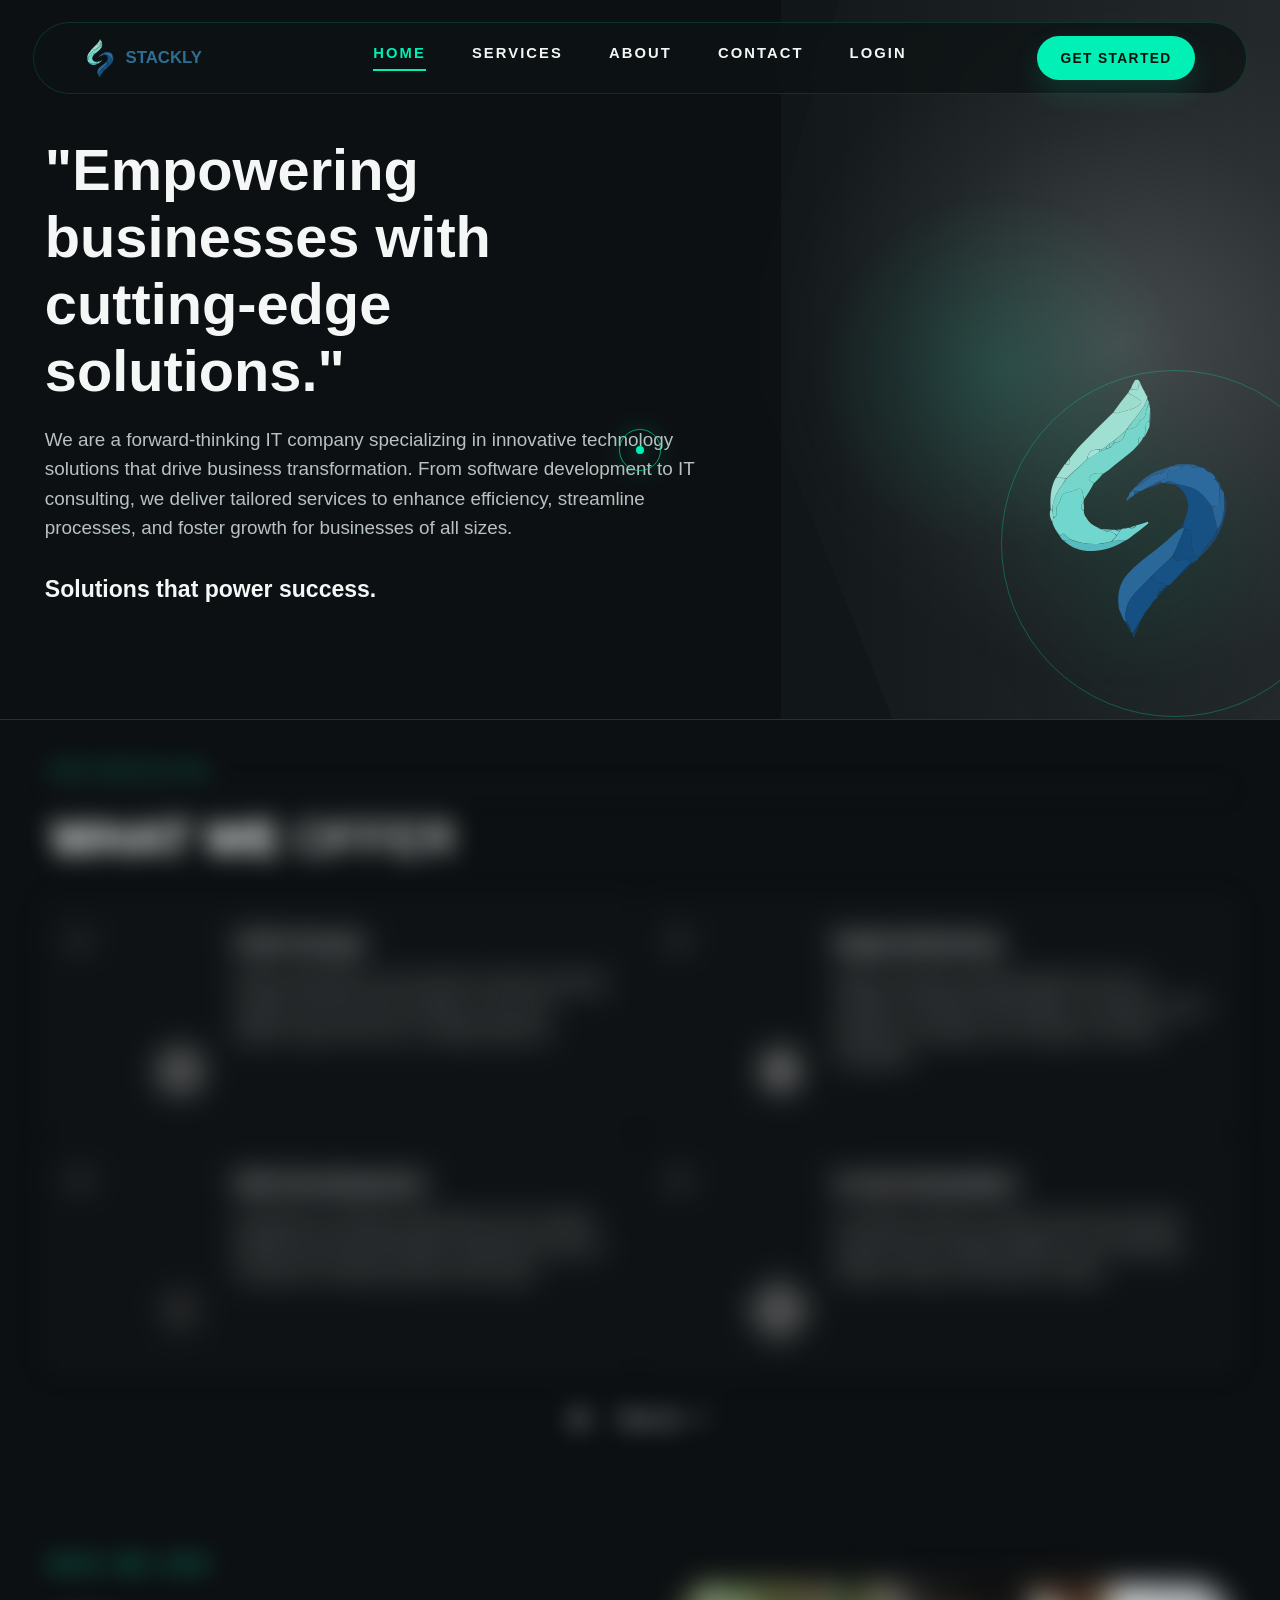
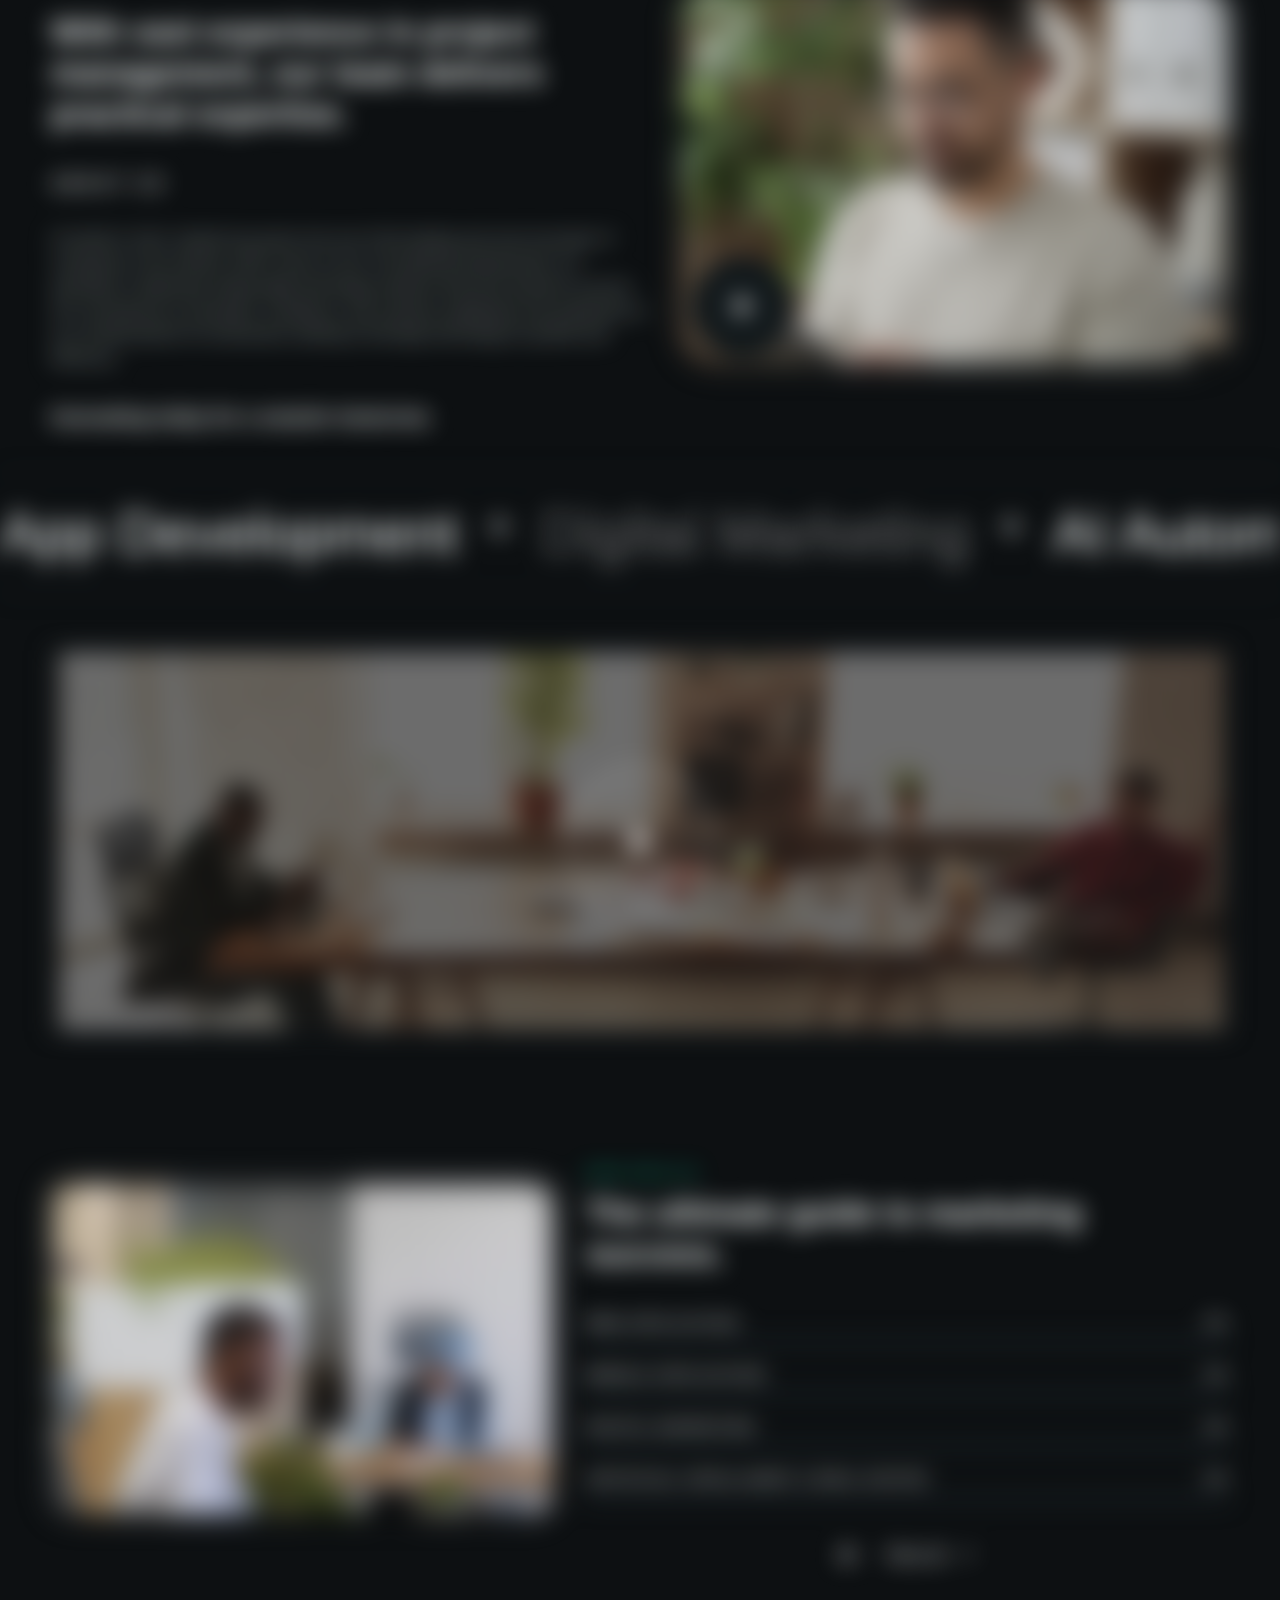
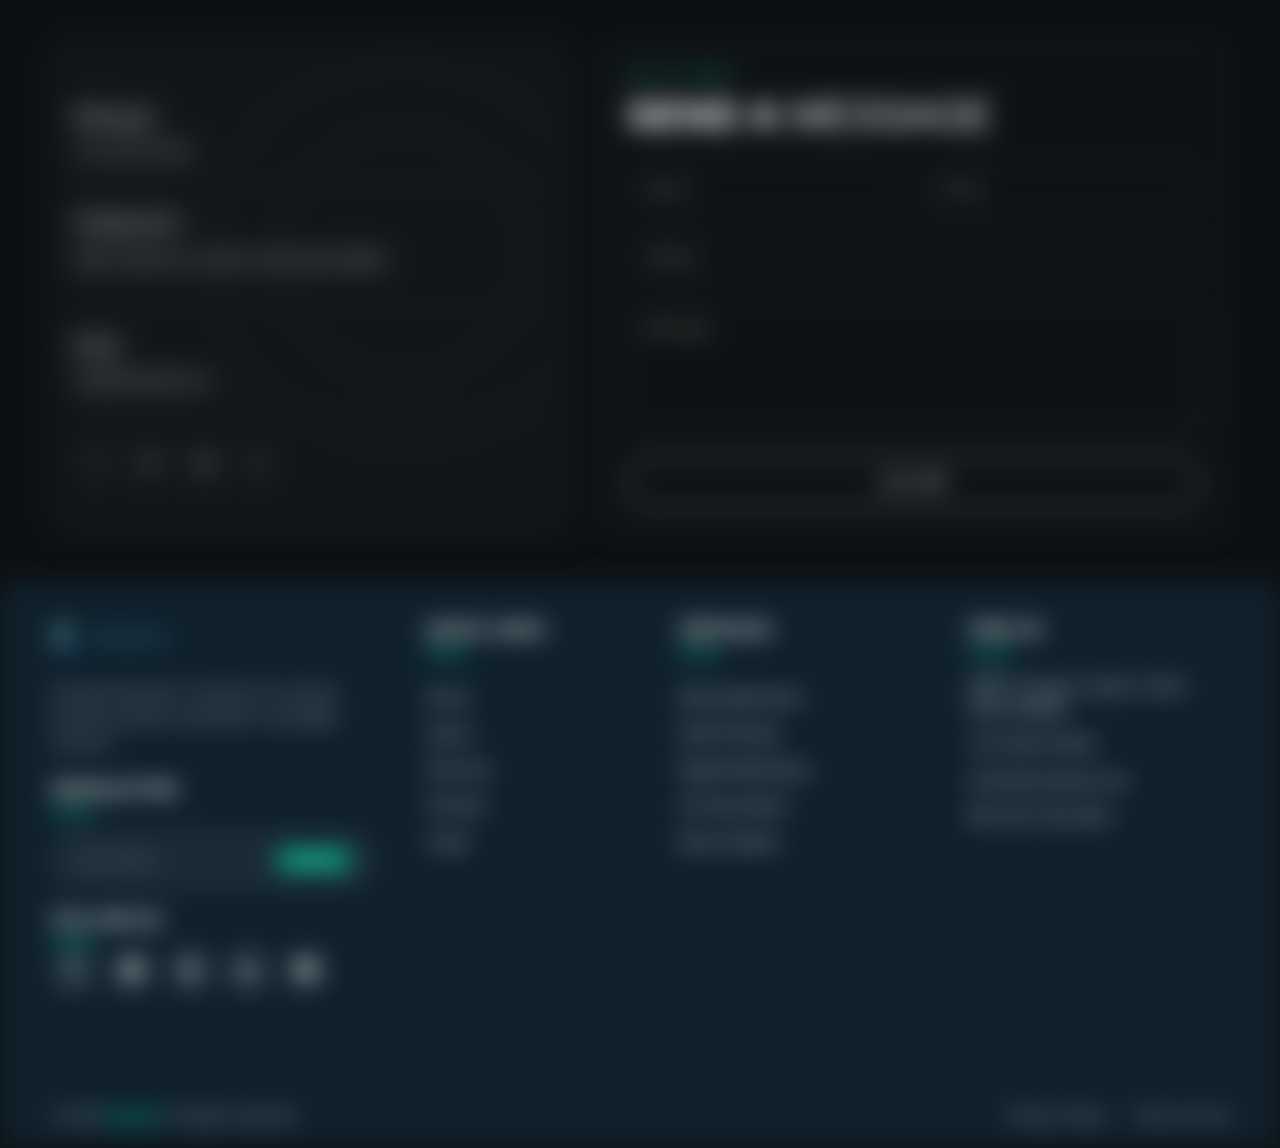
==== commit 299a0d69: "Your second commit message" ====
--- a/index.html
+++ b/index.html
@@ -1,4 +1,4 @@
-﻿<!DOCTYPE html>
+<!DOCTYPE html>
 <html lang="en">
 <head>
   <meta charset="UTF-8">
@@ -23,6 +23,7 @@
         <a href="contact-us.html">Contact</a>
         <a href="login.html">Login</a>
       </div>
+      <a class="nav-cta" href="signup.html">Get Started</a>
       <button class="menu-toggle" id="menuToggle" aria-label="Open menu" aria-expanded="false" aria-controls="menuOverlay">
         <span></span>
         <span></span>
@@ -43,6 +44,7 @@
         <a href="about.html">About</a>
         <a href="contact-us.html">Contact</a>
         <a href="login.html">Login</a>
+        <a href="signup.html">Get Started</a>
       </nav>
       <aside class="menu-info">
         <span class="menu-dot"></span>
@@ -230,10 +232,11 @@
         </form>
         <h3 class="footer-follow-title">Follow Us</h3>
         <div class="footer-social footer-icon-social">
-          <a href="404.html" data-icon="f" aria-label="Facebook">Facebook</a>
-          <a href="404.html" data-icon="in" aria-label="LinkedIn">LinkedIn</a>
-          <a href="404.html" data-icon="ig" aria-label="Instagram">Instagram</a>
-          <a href="404.html" data-icon="x" aria-label="Twitter">Twitter</a>
+                    <a href="404.html" aria-label="Facebook"><svg viewBox="0 0 24 24" aria-hidden="true"><path d="M15.1 8.1h-2c-.7 0-1 .3-1 1v1.7H15l-.4 3h-2.5V21H9v-7.2H6.8v-3H9V8.7c0-2.5 1.5-3.9 3.8-3.9 1.1 0 2.1.1 2.3.1v3.2z"/></svg></a>
+          <a href="404.html" aria-label="Twitter"><svg viewBox="0 0 24 24" aria-hidden="true"><path d="M20.9 7.3v.6c0 6.2-4.7 13.3-13.3 13.3-2.6 0-5.1-.8-7.1-2.1h1.1c2.2 0 4.2-.8 5.8-2-2.1 0-3.8-1.4-4.4-3.2.3.1.6.1.9.1.4 0 .8-.1 1.2-.2-2.2-.4-3.8-2.3-3.8-4.6v-.1c.6.4 1.4.6 2.1.6-1.3-.9-2.1-2.3-2.1-3.8 0-.8.2-1.6.6-2.3 2.3 2.9 5.8 4.8 9.8 5-.1-.4-.1-.7-.1-1.1 0-2.6 2.1-4.7 4.7-4.7 1.3 0 2.6.6 3.4 1.5 1.1-.2 2-.6 2.9-1.1-.4 1.1-1.1 2-2 2.6 1-.1 1.8-.4 2.6-.7-.6.9-1.4 1.6-2.3 2.2z"/></svg></a>
+          <a href="404.html" aria-label="Instagram"><svg viewBox="0 0 24 24" aria-hidden="true"><path d="M7.7 3.8h8.6c2.2 0 3.9 1.8 3.9 3.9v8.6c0 2.2-1.8 3.9-3.9 3.9H7.7c-2.2 0-3.9-1.8-3.9-3.9V7.7c0-2.2 1.8-3.9 3.9-3.9zm8.5 2.1H7.8c-1 0-1.9.8-1.9 1.9v8.4c0 1 .8 1.9 1.9 1.9h8.4c1 0 1.9-.8 1.9-1.9V7.8c0-1-.8-1.9-1.9-1.9zM12 8.1a3.9 3.9 0 1 1 0 7.8 3.9 3.9 0 0 1 0-7.8zm0 2.1a1.8 1.8 0 1 0 0 3.6 1.8 1.8 0 0 0 0-3.6zm4.3-2.5a.9.9 0 1 1 0 1.8.9.9 0 0 1 0-1.8z"/></svg></a>
+          <a href="404.html" aria-label="LinkedIn"><svg viewBox="0 0 24 24" aria-hidden="true"><path d="M6.6 8.8H3.8V21h2.8V8.8zM5.2 3.8a1.7 1.7 0 1 0 0 3.4 1.7 1.7 0 0 0 0-3.4zm6.6 5H9.1V21h2.7v-6.4c0-1.6.8-2.6 2-2.6 1.2 0 1.7.8 1.7 2.5V21h2.8v-7.1c0-3.3-1.7-5.2-4.2-5.2-1.6 0-2.6.8-3 1.6h-.1l-.1-1.5z"/></svg></a>
+          <a href="404.html" aria-label="YouTube"><svg viewBox="0 0 24 24" aria-hidden="true"><path d="M21.6 7.1s-.2-1.5-.9-2.2c-.9-.9-1.9-.9-2.3-1C15.2 3.7 12 3.7 12 3.7s-3.2 0-6.4.2c-.4.1-1.4.1-2.3 1-.7.7-.9 2.2-.9 2.2S2.2 8.8 2.2 10.5v1.6c0 1.7.2 3.4.2 3.4s.2 1.5.9 2.2c.9.9 2.1.9 2.6 1 1.9.2 6.1.2 6.1.2s3.2 0 6.4-.2c.4-.1 1.4-.1 2.3-1 .7-.7.9-2.2.9-2.2s.2-1.7.2-3.4v-1.6c0-1.7-.2-3.4-.2-3.4zM9.9 14.2V8.5l5.5 2.9-5.5 2.8z"/></svg></a>
         </div>
       </div>
       <div class="footer-col">
@@ -242,7 +245,7 @@
         <a href="about.html">About</a>
         <a href="services.html">Services</a>
         <a href="contact-us.html">Contact</a>
-        <a href="login.html">Sign In</a>
+        <a href="login.html">Login</a>
       </div>
       <div class="footer-col">
         <h3>Services</h3>
@@ -271,3 +274,8 @@
 </body>
 </html>
 
+
+
+
+
+
--- a/final-fixes.css
+++ b/final-fixes.css
@@ -280,7 +280,7 @@
   justify-content: center !important;
   overflow: hidden;
   border-radius: 50% !important;
-  color: transparent !important;
+  color: #ffffff !important;
   background: rgba(255, 255, 255, 0.09) !important;
   border: 1px solid rgba(255, 255, 255, 0.09) !important;
 }
@@ -291,7 +291,7 @@
 }
 
 .footer-icon-social a::after {
-  content: attr(data-icon);
+  content: none !important;
   position: absolute !important;
   left: 50% !important;
   top: 50% !important;
@@ -305,6 +305,14 @@
   transform: translate(-50%, -50%) !important;
 }
 
+.footer-icon-social svg {
+  width: 20px;
+  height: 20px;
+  display: block;
+  fill: currentColor;
+  color: #ffffff;
+}
+
 .footer-icon-social a:hover {
   background: #08a384 !important;
   border-color: #08a384 !important;
@@ -346,10 +354,29 @@
     text-align: center;
   }
 
+  .footer-brand-col {
+    display: flex !important;
+    flex-direction: column !important;
+    align-items: center !important;
+  }
+
   .footer-brand-col > p,
   .footer-subscribe {
     margin-left: auto !important;
     margin-right: auto !important;
+  }
+
+  .footer-follow-title {
+    width: 100% !important;
+    text-align: center !important;
+  }
+
+  .footer-icon-social {
+    width: 100% !important;
+    max-width: 260px !important;
+    margin-left: auto !important;
+    margin-right: auto !important;
+    align-items: center !important;
   }
 
   .footer-icon-social,
@@ -422,16 +449,91 @@
   line-height: 1.05 !important;
 }
 
+.nav-cta {
+  justify-self: end;
+  min-height: 44px;
+  display: inline-flex;
+  align-items: center;
+  justify-content: center;
+  padding: 0 22px;
+  border: 1px solid rgba(0, 240, 181, 0.42);
+  border-radius: 999px;
+  color: #06110f;
+  background: #00f0b5;
+  font-size: 0.86rem;
+  font-weight: 900;
+  letter-spacing: 0.1em;
+  text-transform: uppercase;
+  box-shadow: 0 12px 28px rgba(0, 240, 181, 0.14);
+  transition: transform 0.25s ease, box-shadow 0.25s ease;
+}
+
+.nav-cta:visited,
+.nav-cta:hover {
+  color: #06110f !important;
+}
+
+.nav-cta:hover {
+  background: #8ffff0 !important;
+  border-color: #8ffff0 !important;
+  transform: translateY(-2px);
+  box-shadow: 0 18px 38px rgba(0, 240, 181, 0.22);
+}
+
+.menu-toggle {
+  display: none !important;
+}
+
+.menu-word {
+  display: none !important;
+}
+
 .menu-info {
   gap: 22px !important;
 }
 
 @media (max-width: 760px) {
+  .navbar {
+    grid-template-columns: 1fr auto !important;
+    min-height: 74px !important;
+    margin-top: 18px !important;
+    padding: 0 24px !important;
+  }
+
+  .nav-links,
+  .nav-cta {
+    display: none !important;
+  }
+
+  .menu-toggle {
+    display: grid !important;
+  }
+
+  .hero {
+    display: grid !important;
+    grid-template-columns: 1fr !important;
+    gap: 22px !important;
+    text-align: center !important;
+  }
+
+  .hero-copy {
+    order: 2;
+    margin: 0 auto !important;
+  }
+
+  .stackly-spin-art {
+    order: 1;
+    width: 100% !important;
+    min-height: 230px !important;
+    margin: 0 auto 4px !important;
+  }
+
   .menu-overlay {
     display: grid !important;
     grid-template-columns: 1fr !important;
-    place-items: center !important;
+    place-items: stretch !important;
     overflow: hidden !important;
+    padding: 90px 22px 36px !important;
   }
 
   .menu-word,
@@ -441,16 +543,60 @@
   }
 
   .menu-panel {
-    width: min(92vw, 360px) !important;
+    width: min(92vw, 420px) !important;
+    margin: auto !important;
     padding: 0 !important;
     align-content: center !important;
     border: 0 !important;
+    gap: 10px !important;
   }
 
   .menu-panel a {
-    padding: 14px 12px !important;
+    padding: 16px 14px !important;
     text-align: center !important;
-    font-size: clamp(1.5rem, 8vw, 2.2rem) !important;
+    font-size: clamp(1.18rem, 6.5vw, 1.85rem) !important;
+    border: 1px solid rgba(255, 255, 255, 0.08) !important;
+    border-radius: 18px !important;
+    background: rgba(255, 255, 255, 0.035) !important;
+  }
+
+  .menu-panel a:last-child {
+    color: #06110f !important;
+    background: #00f0b5 !important;
+    border-color: #00f0b5 !important;
+  }
+}
+
+@media (max-width: 760px) {
+  .services-grid,
+  .service-masonry,
+  .process-grid,
+  .detail-grid,
+  .stats-grid,
+  .about,
+  .skills,
+  .contact,
+  .about-company-grid,
+  .mission-grid,
+  .footer-grid {
+    display: grid !important;
+    grid-template-columns: 1fr !important;
+  }
+
+  .service-card,
+  .service-tile,
+  .process-grid article,
+  .detail-card,
+  .stat-box,
+  .mission-grid > article,
+  .branch-card {
+    grid-column: auto !important;
+    grid-row: auto !important;
+    width: 100% !important;
+  }
+
+  .service-tile.tile-up {
+    margin-top: 0 !important;
   }
 }
 
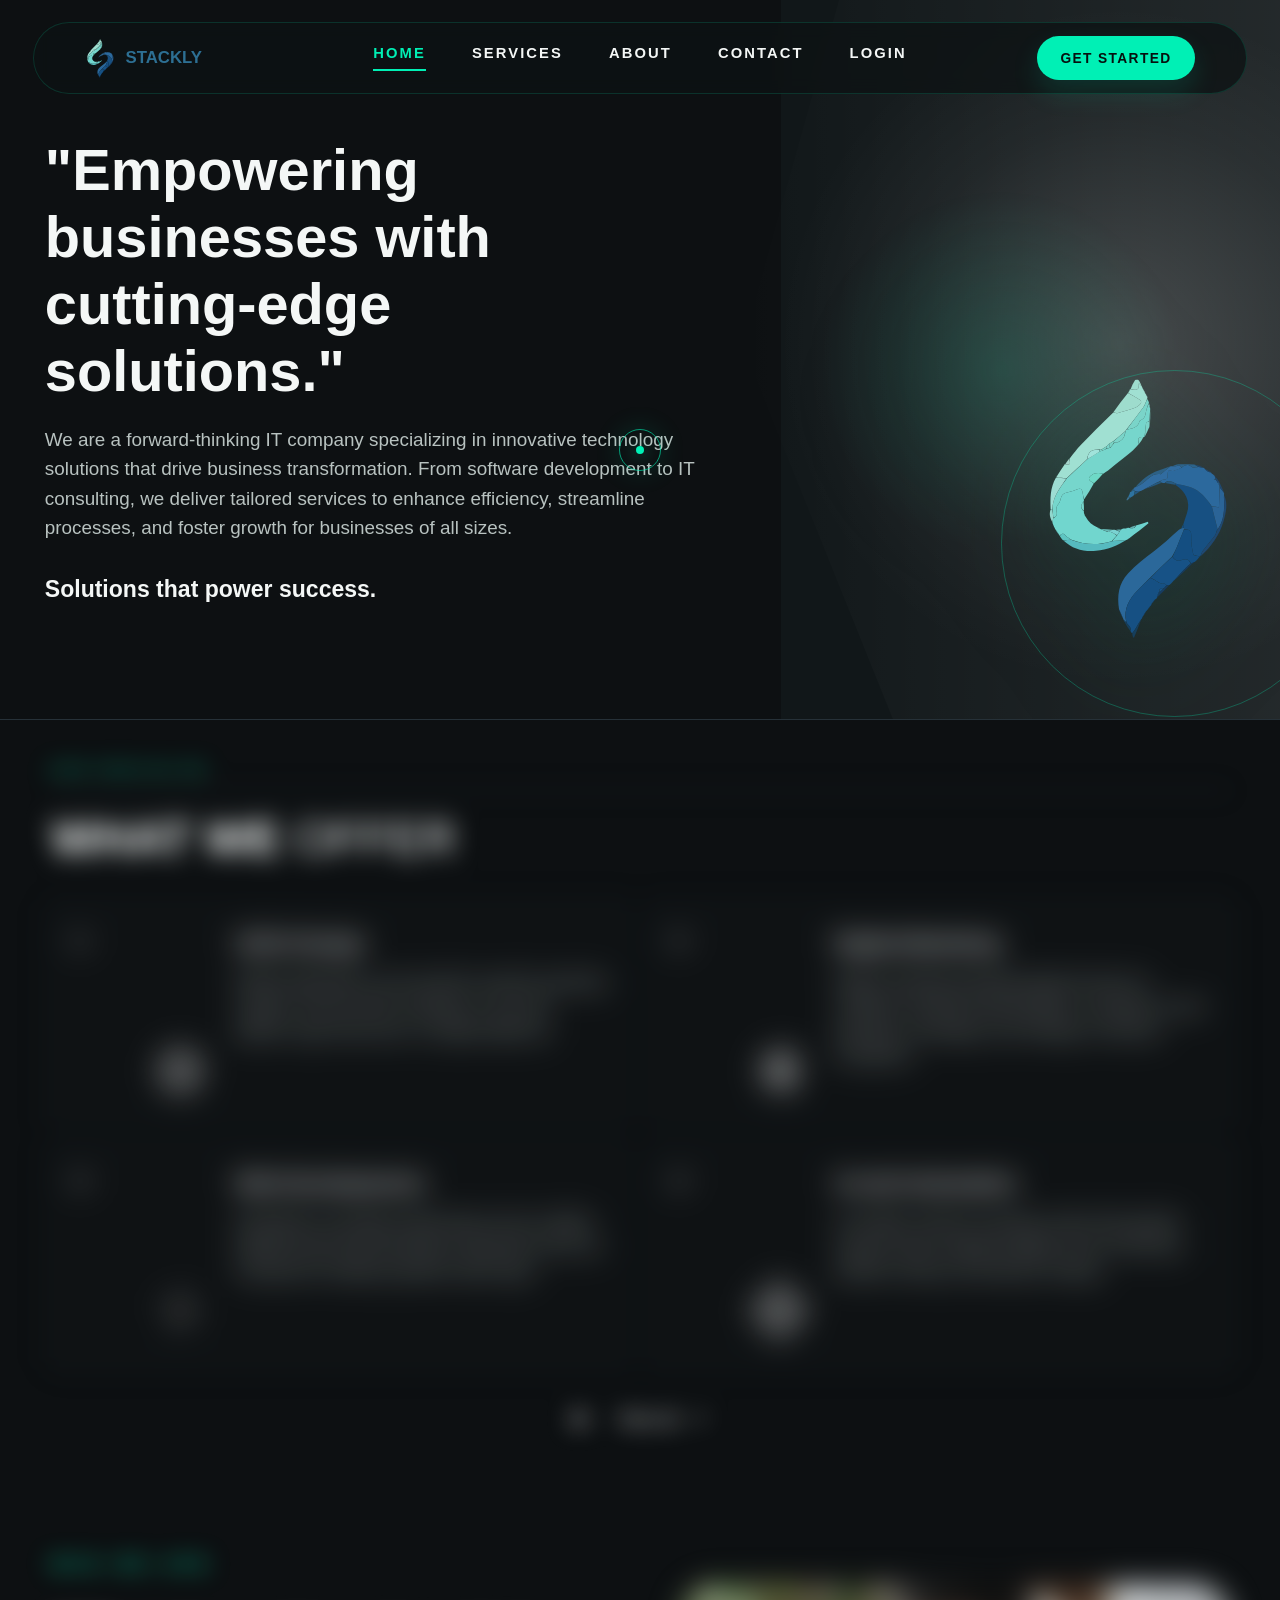
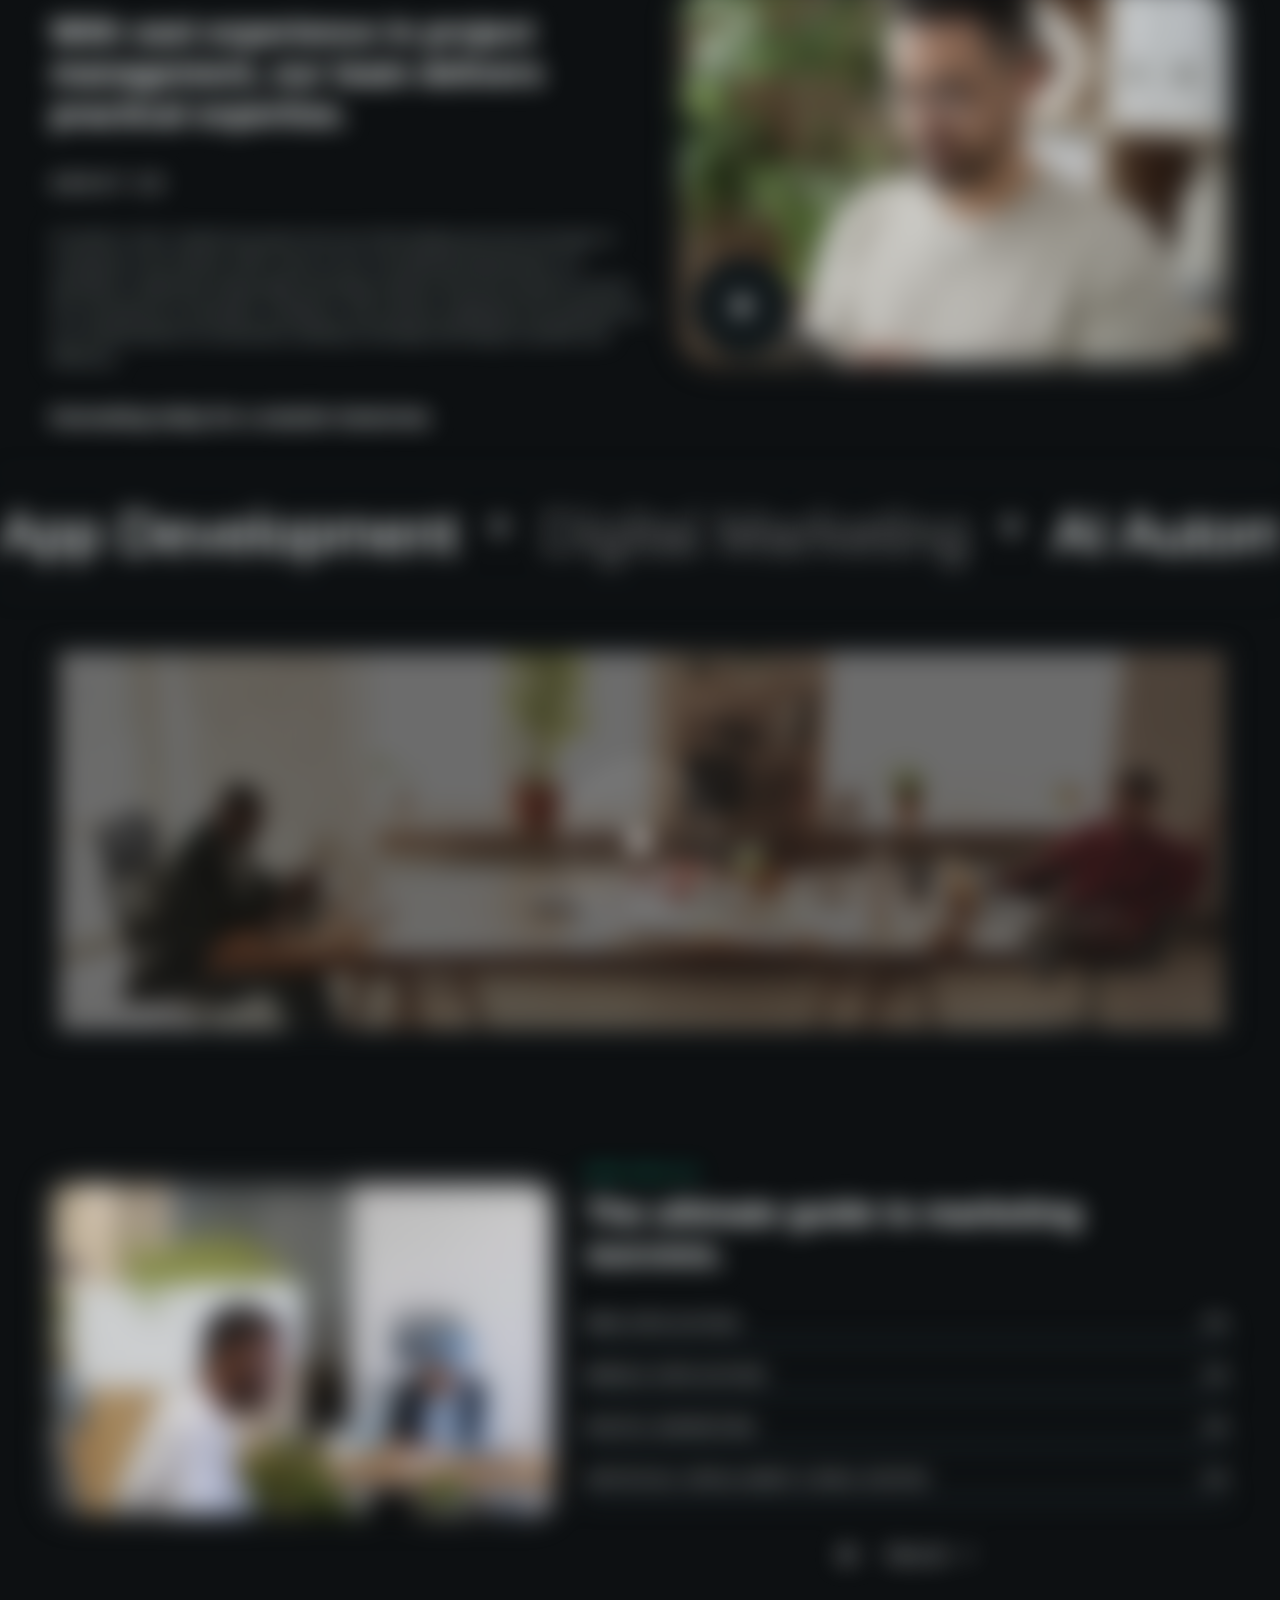
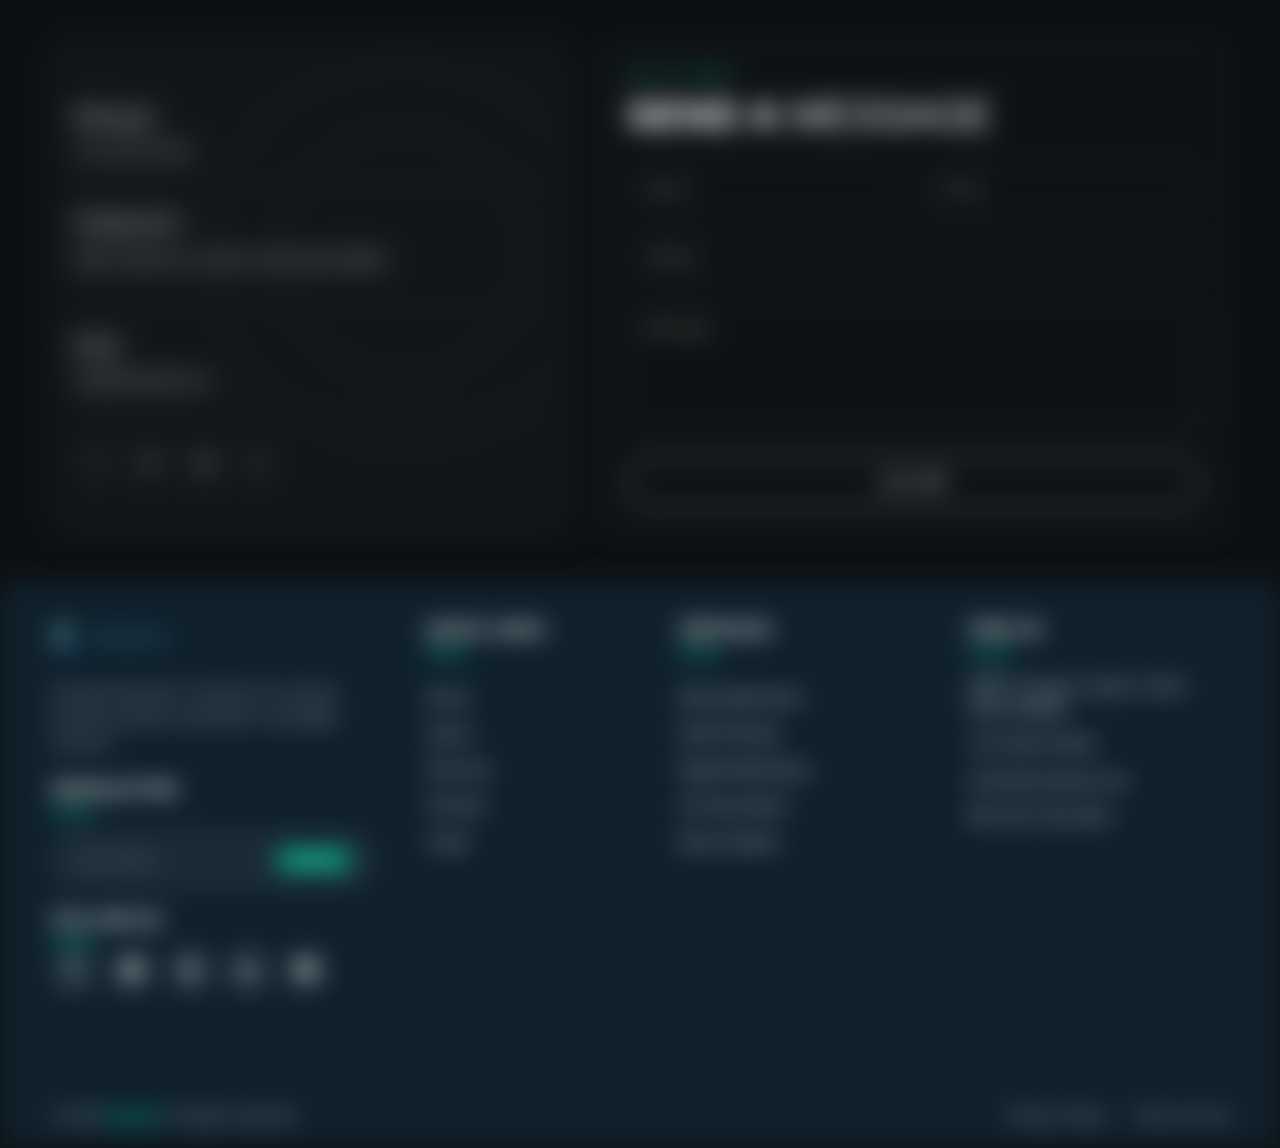
==== commit 6200780f: "Your second update message" ====
--- a/index.html
+++ b/index.html
@@ -128,7 +128,7 @@
         <strong>Innovating today for a smarter tomorrow.</strong>
       </div>
       <div class="about-media">
-        <img src="assets/about.png" alt="Professional working with a tablet">
+        <img src="assets/about.webp" alt="Professional working with a tablet">
         <button class="play-button" type="button" aria-label="Play about video"></button>
       </div>
     </section>
@@ -148,14 +148,14 @@
 
     <section class="wide-video section-pad">
       <div class="video-frame">
-        <img src="assets/video.png" alt="Office workspace video preview">
+        <img src="assets/video.webp" alt="Office workspace video preview">
         <button class="large-play" type="button" aria-label="Play company video"></button>
       </div>
     </section>
 
     <section class="skills section-pad">
       <div class="skills-image">
-        <img src="assets/skills.png" alt="Office team member writing at desk">
+        <img src="assets/skills.webp" alt="Office team member writing at desk">
       </div>
       <div class="skills-copy">
         <p class="eyebrow">Our Skills</p>
--- a/style.css
+++ b/style.css
@@ -554,7 +554,7 @@
   content: "";
   position: absolute;
   inset: 0;
-  background: url("assets/hero.png") center / contain no-repeat;
+  background: url("assets/hero.webp") center / contain no-repeat;
   transform-origin: center;
   animation: heroImagePulse 6.5s 1.2s ease-in-out infinite;
 }
@@ -1906,7 +1906,7 @@
   padding-top: 100px;
   background:
     linear-gradient(rgba(23,24,24,0.42), rgba(23,24,24,0.42)),
-    url("assets/video.png") center / cover no-repeat;
+    url("assets/video.webp") center / cover no-repeat;
   overflow: hidden;
 }
 
--- a/final-fixes.css
+++ b/final-fixes.css
@@ -1,4 +1,59 @@
 /* Final page-size and spacing fixes loaded after style.css */
+.cursor-dot,
+.cursor-ring {
+  position: fixed !important;
+  top: 0 !important;
+  left: 0 !important;
+  z-index: 2147483647 !important;
+  pointer-events: none !important;
+  opacity: 0;
+  transform: translate3d(-50%, -50%, 0);
+  transition: opacity 0.18s ease, width 0.22s ease, height 0.22s ease, border-color 0.22s ease, background 0.22s ease;
+}
+
+.cursor-dot {
+  width: 8px !important;
+  height: 8px !important;
+  border-radius: 50%;
+  background: var(--accent);
+  box-shadow: 0 0 18px rgba(0, 240, 181, 0.75);
+}
+
+.cursor-ring {
+  width: 42px !important;
+  height: 42px !important;
+  border: 1px solid rgba(0, 240, 181, 0.62);
+  border-radius: 50%;
+  box-shadow: 0 0 28px rgba(0, 240, 181, 0.13);
+  animation: cursorPulse 1.6s ease-in-out infinite;
+}
+
+.cursor-dot.is-visible,
+.cursor-ring.is-visible {
+  opacity: 1 !important;
+}
+
+.cursor-ring.is-hovering {
+  width: 72px !important;
+  height: 72px !important;
+  border-color: rgba(244, 247, 246, 0.75);
+  background: rgba(0, 240, 181, 0.08);
+}
+
+.cursor-dot.is-hovering {
+  background: #f4f7f6;
+}
+
+@media (any-pointer: fine) {
+  body,
+  a,
+  button,
+  input,
+  textarea {
+    cursor: none !important;
+  }
+}
+
 .inner-header,
 .service-page-hero,
 .about-page-hero,
@@ -608,3 +663,21 @@
     min-height: 280px !important;
   }
 }
+
+/* Mobile menu close-state icon */
+.menu-toggle span {
+  transition: transform 0.24s ease, opacity 0.2s ease;
+  transform-origin: center;
+}
+
+.menu-toggle.is-open span:nth-child(1) {
+  transform: translateY(6px) rotate(45deg);
+}
+
+.menu-toggle.is-open span:nth-child(2) {
+  opacity: 0;
+}
+
+.menu-toggle.is-open span:nth-child(3) {
+  transform: translateY(-6px) rotate(-45deg);
+}
